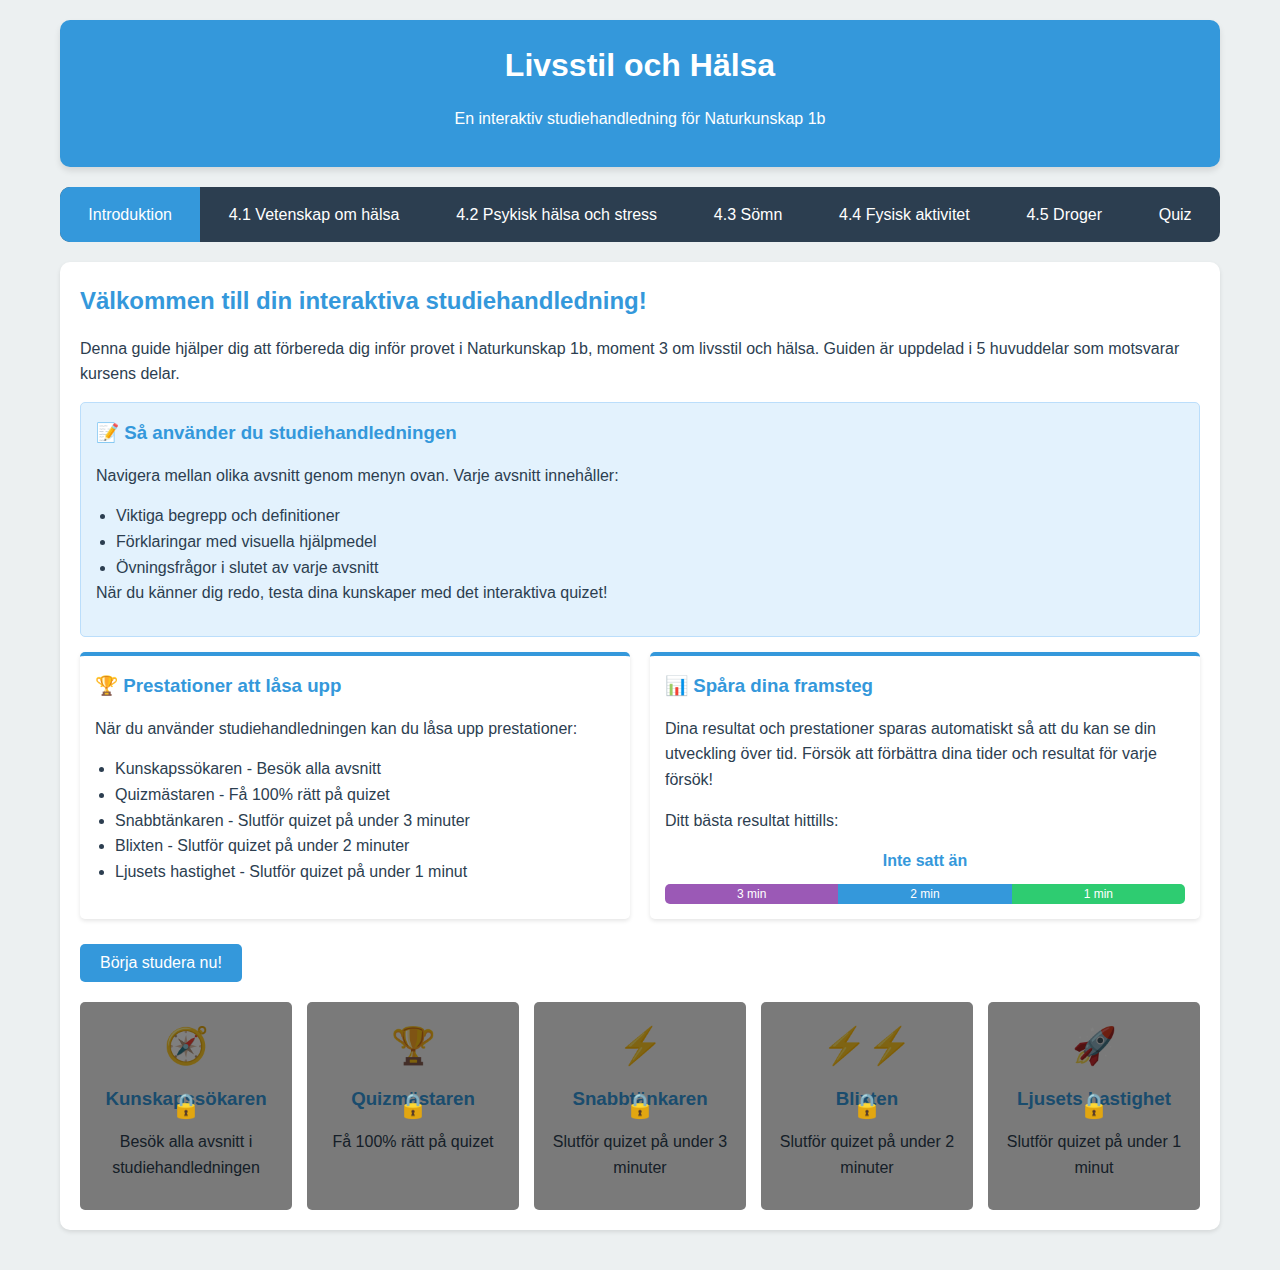
==== healthguide.html @ 13bd0acb "Create healthguide.html" ====
<!DOCTYPE html>
<html lang="sv">
<head>
    <meta charset="UTF-8">
    <meta name="viewport" content="width=device-width, initial-scale=1.0">
    <title>Livsstil och Hälsa - Interaktiv Studiehandledning</title>
    <link rel="stylesheet" href="https://johanstromquist.github.io/styles/studyguide.css">
</head>
<body>
    <div class="container">
        <header>
            <h1>Livsstil och Hälsa</h1>
            <p>En interaktiv studiehandledning för Naturkunskap 1b</p>
        </header>
        
        <nav>
            <ul>
                <li><a href="#" class="active" data-section="intro">Introduktion</a></li>
                <li><a href="#" data-section="vetenskap">4.1 Vetenskap om hälsa</a></li>
                <li><a href="#" data-section="psykisk">4.2 Psykisk hälsa och stress</a></li>
                <li><a href="#" data-section="somn">4.3 Sömn</a></li>
                <li><a href="#" data-section="fysisk">4.4 Fysisk aktivitet</a></li>
                <li><a href="#" data-section="droger">4.5 Droger</a></li>
                <li><a href="#" data-section="quiz">Quiz</a></li>
            </ul>
        </nav>
        
        <!-- Introduktion -->
        <section id="intro" class="section active animated">
            <h2>Välkommen till din interaktiva studiehandledning!</h2>
            <p>Denna guide hjälper dig att förbereda dig inför provet i Naturkunskap 1b, moment 3 om livsstil och hälsa. Guiden är uppdelad i 5 huvuddelar som motsvarar kursens delar.</p>
            
            <div class="info-box">
                <h3>📝 Så använder du studiehandledningen</h3>
                <p>Navigera mellan olika avsnitt genom menyn ovan. Varje avsnitt innehåller:</p>
                <ul>
                    <li>Viktiga begrepp och definitioner</li>
                    <li>Förklaringar med visuella hjälpmedel</li>
                    <li>Övningsfrågor i slutet av varje avsnitt</li>
                </ul>
                <p>När du känner dig redo, testa dina kunskaper med det interaktiva quizet!</p>
            </div>
            
            <div class="flex-container">
                <div class="card">
                    <h3>🏆 Prestationer att låsa upp</h3>
                    <p>När du använder studiehandledningen kan du låsa upp prestationer:</p>
                    <ul>
                        <li>Kunskapssökaren - Besök alla avsnitt</li>
                        <li>Quizmästaren - Få 100% rätt på quizet</li>
                        <li>Snabbtänkaren - Slutför quizet på under 3 minuter</li>
                        <li>Blixten - Slutför quizet på under 2 minuter</li>
                        <li>Ljusets hastighet - Slutför quizet på under 1 minut</li>
                    </ul>
                </div>
                <div class="card">
                    <h3>📊 Spåra dina framsteg</h3>
                    <p>Dina resultat och prestationer sparas automatiskt så att du kan se din utveckling över tid. Försök att förbättra dina tider och resultat för varje försök!</p>
                    <p>Ditt bästa resultat hittills:</p>
                    <div id="best-time" class="time-record">Inte satt än</div>
                    <div class="achievement-tier">
                        <div class="tier tier-1">3 min</div>
                        <div class="tier tier-2">2 min</div>
                        <div class="tier tier-3">1 min</div>
                    </div>
                </div>
            </div>
            
            <button onclick="document.querySelector('[data-section=\'vetenskap\']').click()">Börja studera nu!</button>
            
            <div class="achievements">
                <div class="achievement" id="explorer" data-name="Kunskapssökaren">
                    <div class="achievement-icon">🧭</div>
                    <h3>Kunskapssökaren</h3>
                    <p>Besök alla avsnitt i studiehandledningen</p>
                    <div class="locked-overlay">🔒</div>
                </div>
                <div class="achievement" id="quiz-master" data-name="Quizmästaren">
                    <div class="achievement-icon">🏆</div>
                    <h3>Quizmästaren</h3>
                    <p>Få 100% rätt på quizet</p>
                    <div class="locked-overlay">🔒</div>
                </div>
                <div class="achievement" id="speed-demon" data-name="Snabbtänkaren">
                    <div class="achievement-icon">⚡</div>
                    <h3>Snabbtänkaren</h3>
                    <p>Slutför quizet på under 3 minuter</p>
                    <div class="locked-overlay">🔒</div>
                </div>
                <div class="achievement" id="lightning" data-name="Blixten">
                    <div class="achievement-icon">⚡⚡</div>
                    <h3>Blixten</h3>
                    <p>Slutför quizet på under 2 minuter</p>
                    <div class="locked-overlay">🔒</div>
                </div>
                <div class="achievement" id="light-speed" data-name="Ljusets hastighet">
                    <div class="achievement-icon">🚀</div>
                    <h3>Ljusets hastighet</h3>
                    <p>Slutför quizet på under 1 minut</p>
                    <div class="locked-overlay">🔒</div>
                </div>
            </div>
        </section>
        
        <!-- 4.1 Vetenskap om hälsa -->
        <section id="vetenskap" class="section animated">
            <h2>4.1 Vetenskap om hälsa</h2>
            
            <div class="definition">
                <h3>Livsstil</h3>
                <p>Livsstil omfattar de vanor och val vi gör i vardagen. Det är sådant vi själva har möjlighet att förändra och välja. Exempelvis våra mat- och motionsvanor, sömnrutiner, och vårt förhållningssätt till stress.</p>
            </div>
            
            <h3>Livsstilsfaktorer som påverkar hälsan</h3>
            <div class="flex-container">
                <div class="card">
                    <h4>🍷 Alkohol och droger</h4>
                    <p>Användning av alkohol och andra droger påverkar både fysisk och psykisk hälsa negativt.</p>
                </div>
                <div class="card">
                    <h4>🚬 Rökning</h4>
                    <p>Tobaksrökning skadar lungorna och ökar risken för flera allvarliga sjukdomar.</p>
                </div>
                <div class="card">
                    <h4>🏃‍♀️ Fysisk aktivitet</h4>
                    <p>Regelbunden motion stärker kroppen och förbättrar psykiskt välbefinnande.</p>
                </div>
                <div class="card">
                    <h4>🍎 Näringsintag och dieter</h4>
                    <p>Vad vi äter påverkar vår energi, vårt humör och vår långsiktiga hälsa.</p>
                </div>
                <div class="card">
                    <h4>😴 Sömn</h4>
                    <p>Tillräcklig och kvalitativ sömn är avgörande för både fysisk och mental återhämtning.</p>
                </div>
                <div class="card">
                    <h4>😰 Stress</h4>
                    <p>Kronisk stress påverkar både fysiska och mentala funktioner negativt.</p>
                </div>
            </div>
            
            <!-- Övningsfrågor för detta avsnitt -->
            <h3>Övningsfrågor - Vetenskap om hälsa</h3>
            <div id="vetenskap-questions"></div>
            
            <button onclick="document.querySelector('[data-section=\'psykisk\']').click()">Gå vidare till nästa avsnitt</button>
        </section>
        
        <!-- 4.2 Psykisk hälsa och stress -->
        <section id="psykisk" class="section animated">
            <h2>4.2 Psykisk hälsa och stress</h2>
            
            <div class="definition">
                <h3>Psykisk hälsa</h3>
                <p>God psykisk hälsa kännetecknas av:</p>
                <ul>
                    <li>Förmågan att hantera livets upp- och nedgångar</li>
                    <li>Att ofta ha en positiv framtidssyn</li>
                    <li>Att känna lust och glädje</li>
                    <li>Att ha goda relationer</li>
                </ul>
            </div>
            
            <!-- Övningsfrågor för detta avsnitt -->
            <h3>Övningsfrågor - Psykisk hälsa och stress</h3>
            <div id="psykisk-questions"></div>
            
            <button onclick="document.querySelector('[data-section=\'somn\']').click()">Gå vidare till nästa avsnitt</button>
        </section>
        
        <!-- 4.3 Sömn -->
        <section id="somn" class="section animated">
            <h2>4.3 Sömn</h2>
            
            <div class="definition">
                <h3>Sömn</h3>
                <p>Sömn utgör en tredjedel av en människas liv. Det är kroppens viktigaste tid för tre kritiska processer:</p>
                <ul>
                    <li>Återhämtning</li>
                    <li>Städning av slaggprodukter från hjärnan</li>
                    <li>Bearbeta information och skapa minnen</li>
                </ul>
            </div>
            
            <!-- Övningsfrågor för detta avsnitt -->
            <h3>Övningsfrågor - Sömn</h3>
            <div id="somn-questions"></div>
            
            <button onclick="document.querySelector('[data-section=\'fysisk\']').click()">Gå vidare till nästa avsnitt</button>
        </section>
        
        <!-- 4.4 Fysisk aktivitet -->
        <section id="fysisk" class="section animated">
            <h2>4.4 Fysisk aktivitet</h2>
            
            <div class="definition">
                <h3>Fysisk aktivitet</h3>
                <p>Kroppsrörelse som ökar energiförbrukningen utöver viloförbrukning. Detta kan vara allt från vardagsaktiviteter till planerad träning.</p>
            </div>
            
            <h3>Rekommendationer för fysisk aktivitet</h3>
            <div class="flex-two-column">
                <div class="column">
                    <h4>Vuxna</h4>
                    <p>Alla typer av fysisk aktivitet är gynnsamma, även för kognitiva förmågor. Mental bearbetningshastighet förbättras mest med fysisk aktivitet.</p>
                    <p>Rekommendation:</p>
                    <ul>
                        <li>150-300 minuter måttlig intensitet per vecka</li>
                        <li>ELLER 75-150 minuter hög intensitet per vecka</li>
                    </ul>
                </div>
                <div class="column">
                    <h4>Barn och ungdomar</h4>
                    <p>Bör vara fysiskt aktiva minst 60 minuter dagligen, med hög intensitet minst tre gånger per vecka.</p>
                    
                    <div class="activity-icons">
                        <div class="activity-icon">🏃‍♀️</div>
                        <div class="activity-icon">🚴‍♂️</div>
                        <div class="activity-icon">🏊‍♀️</div>
                        <div class="activity-icon">🏋️‍♀️</div>
                        <div class="activity-icon">⚽</div>
                        <div class="activity-icon">🧘‍♀️</div>
                    </div>
                </div>
            </div>
            
            <!-- Övningsfrågor för detta avsnitt -->
            <h3>Övningsfrågor - Fysisk aktivitet</h3>
            <div id="fysisk-questions"></div>
            
            <button onclick="document.querySelector('[data-section=\'droger\']').click()">Gå vidare till nästa avsnitt</button>
        </section>
        
        <!-- 4.5 Droger -->
        <section id="droger" class="section animated">
            <h2>4.5 Droger</h2>
            
            <div class="definition">
                <h3>Droger</h3>
                <p>Ämnen som påverkar det centrala nervsystemet (CNS). De liknar hjärnans egna signalsubstanser och binder till receptorer, vilket påverkar hjärnans funktion. Effekten varierar mellan olika individer eftersom våra hjärnor skiljer sig från varandra.</p>
            </div>
            
            <!-- Övningsfrågor för detta avsnitt -->
            <h3>Övningsfrågor - Droger</h3>
            <div id="droger-questions"></div>
            
            <button onclick="document.querySelector('[data-section=\'quiz\']').click()">Gå vidare till quiz</button>
        </section>
        
        <!-- Quiz -->
        <section id="quiz" class="section animated">
            <h2>Quiz - Testa dina kunskaper</h2>
            
            <div id="quiz-start">
                <div class="info-box">
                    <h3>Dags att testa dina kunskaper!</h3>
                    <p>Detta quiz innehåller slumpmässigt utvalda frågor från alla avsnitt i studiehandledningen. Försök att svara så snabbt och korrekt som möjligt för att få högsta poäng!</p>
                    <ul>
                        <li>Du får poäng för varje rätt svar</li>
                        <li>Ju snabbare du slutför quizet, desto fler bonuspoäng får du</li>
                        <li>Kan du slå ditt eget rekord?</li>
                    </ul>
                </div>
                
                <div class="achievement-tier">
                    <div class="tier tier-1">Nivå 1: Slutför på under 3 minuter</div>
                    <div class="tier tier-2">Nivå 2: Slutför på under 2 minuter</div>
                    <div class="tier tier-3">Nivå 3: Slutför på under 1 minut</div>
                </div>
                
                <div id="best-time-display" class="time-record">Ditt snabbaste resultat: Inte satt än</div>
                
                <button onclick="startQuiz()">Starta Quiz</button>
            </div>
            
            <div id="quiz-progress" style="display: none;">
                <div class="timer" id="quiz-timer">0:00</div>
                <div class="progress-container">
                    <div class="progress-bar" id="quiz-progress-bar"></div>
                </div>
                <p id="quiz-progress-text">0 av 0 besvarade</p>
            </div>
            
            <div id="quiz-questions" style="display: none;"></div>
            
            <div id="quiz-result" style="display: none;"></div>
            
            <!-- Floating quiz status - visas endast under aktiv quiz -->
            <div id="quiz-status-floating" class="quiz-status-floating" style="display: none;">
                <div class="timer" id="floating-timer">0:00</div>
                <div class="mini-progress">
                    <div class="mini-progress-bar" id="floating-progress-bar"></div>
                </div>
                <div class="status-text" id="floating-status">0/15 besvarade</div>
            </div>
        </section>
    </div>
    
    <script>
        // Databas med frågor för varje avsnitt
        const questionsDB = {
            vetenskap: [
                {
                    question: "Vad menas med livsstil?",
                    options: [
                        "Enbart genetiska faktorer som påverkar hälsan",
                        "Vanor och val vi gör i vardagen som vi kan förändra",
                        "Sjukdomar som är direkt nedärvda från våra föräldrar",
                        "Den sociala ställning man har i samhället"
                    ],
                    correctIndex: 1
                },
                {
                    question: "Hur definierar WHO hälsa?",
                    options: [
                        "Endast frånvaro av sjukdom",
                        "Endast mentalt välbefinnande",
                        "Ett tillstånd av fullständigt fysiskt, mentalt och socialt välbefinnande och inte enbart frånvaro av sjukdom",
                        "Endast god fysik och kondition"
                    ],
                    correctIndex: 2
                },
                {
                    question: "Vilka utmaningar finns med vetenskapliga studier om hälsa?",
                    options: [
                        "Det är lätt att isolera effekten av en enskild faktor",
                        "Alla människor reagerar exakt likadant på samma åtgärder",
                        "Självrapporterad hälsa via enkäter kan vara subjektiv",
                        "Det finns inga etiska begränsningar för hälsostudier"
                    ],
                    correctIndex: 2
                },
                {
                    question: "Vad kännetecknar bra vetenskapliga studier?",
                    options: [
                        "De är sponsrade av företag med vinstintresse",
                        "De har få deltagare för att kunna kontrollera alla variabler",
                        "De har inga etiska godkännanden",
                        "De är reproducerbara och har genomgått expertgranskning"
                    ],
                    correctIndex: 3
                },
                {
                    question: "Vad menas med 'blå zoner'?",
                    options: [
                        "Områden med särskilt hög vattenförbrukning",
                        "Områden i världen där människor mätbart lever längre",
                        "Områden med hög teknologisk utveckling",
                        "Områden med hög förekomst av depression"
                    ],
                    correctIndex: 1
                },
                {
                    question: "Vad är 'infodemi'?",
                    options: [
                        "En pandemi som endast påverkar hjärnfunktionen",
                        "Överflöd av information, både korrekt och felaktig, som gör det svårt att hitta tillförlitliga källor",
                        "En sjukdom som endast sprids via datorer",
                        "Information som endast finns tillgänglig för medicinska experter"
                    ],
                    correctIndex: 1
                }
            ],
            psykisk: [
                {
                    question: "Vad kännetecknar god psykisk hälsa?",
                    options: [
                        "Att aldrig känna sig nedstämd",
                        "Förmågan att hantera livets upp- och nedgångar",
                        "Att meditera dagligen",
                        "Att ta antidepressiva mediciner"
                    ],
                    correctIndex: 1
                },
                {
                    question: "Vilket system aktiveras vid stress?",
                    options: [
                        "Parasympatiska nervsystemet",
                        "Sympatiska nervsystemet",
                        "Endokrina systemet",
                        "Lymfatiska systemet"
                    ],
                    correctIndex: 1
                },
                {
                    question: "Vilken hjärnstruktur fungerar som hjärnans alarmsystem?",
                    options: [
                        "Frontallob",
                        "Hippocampus",
                        "Amygdala",
                        "Cerebellum"
                    ],
                    correctIndex: 2
                },
                {
                    question: "Vad är kortisol?",
                    options: [
                        "En signalsubstans som gör oss glada",
                        "Ett stresshormon som frisätts från binjurarna",
                        "Ett sömnhormon",
                        "En smärtlindrande substans"
                    ],
                    correctIndex: 1
                },
                {
                    question: "Vilken del av hjärnan utvecklas sist (runt 25-årsåldern)?",
                    options: [
                        "Frontalloben",
                        "Amygdala",
                        "Lillhjärnan",
                        "Hjärnstammen"
                    ],
                    correctIndex: 0
                },
                {
                    question: "Vad är en panikattack?",
                    options: [
                        "Ett livshotande tillstånd där hjärtat stannar",
                        "En mild form av nedstämdhet",
                        "Den mest intensiva formen av ångest med stark obehagskänsla",
                        "En långvarig depression"
                    ],
                    correctIndex: 2
                }
            ],
            somn: [
                {
                    question: "Vilka är de tre huvudtyperna av sömn?",
                    options: [
                        "Lätt sömn, djup sömn och komatös sömn",
                        "Drömsömn (REM), bassömn och djupsömn",
                        "Aktiv sömn, passiv sömn och halvvaken sömn",
                        "Alfa-sömn, beta-sömn och delta-sömn"
                    ],
                    correctIndex: 1
                },
                {
                    question: "Vad är melatonin?",
                    options: [
                        "Ett stresshormon",
                        "Ett sömnhormon som produceras i tallkottkörteln",
                        "Ett humörhöjande hormon",
                        "Ett smärtlindrande hormon"
                    ],
                    correctIndex: 1
                },
                {
                    question: "Vilken faktor är viktigast för att ställa in vår biologiska klocka?",
                    options: [
                        "Månen",
                        "Temperatur",
                        "Solljus",
                        "Magnetfält"
                    ],
                    correctIndex: 2
                },
                {
                    question: "Vilken process sker i hjärnan under sömn som är viktigt för att förhindra neurodegenerativa sjukdomar?",
                    options: [
                        "Produktion av stresshormoner",
                        "Minskning av hjärnvolymen",
                        "Rengöring genom ökat flöde av cerebrospinalvätska",
                        "Förstärkning av nervkopplingar"
                    ],
                    correctIndex: 2
                },
                {
                    question: "Hur påverkar blått ljus från skärmar sömnen?",
                    options: [
                        "Det har ingen påverkan på sömnen",
                        "Det ökar melatoninproduktionen",
                        "Det hämmar melatoninproduktionen",
                        "Det ökar produktionen av serotonin"
                    ],
                    correctIndex: 2
                },
                {
                    question: "Hur många timmars sömn rekommenderas för tonåringar (13-18 år)?",
                    options: [
                        "6 timmar",
                        "7 timmar",
                        "8 timmar",
                        "9 timmar"
                    ],
                    correctIndex: 3
                }
            ],
            fysisk: [
                {
                    question: "Hur definieras fysisk aktivitet?",
                    options: [
                        "Endast planerad träning på gym",
                        "Endast aktivitet som görs under minst 30 minuter",
                        "Kroppsrörelse som ökar energiförbrukningen utöver viloförbrukning",
                        "Endast aktivitet som gör dig andfådd"
                    ],
                    correctIndex: 2
                },
                {
                    question: "Hur mycket måttlig fysisk aktivitet rekommenderas för vuxna per vecka?",
                    options: [
                        "30-60 minuter",
                        "75-150 minuter",
                        "150-300 minuter",
                        "300-450 minuter"
                    ],
                    correctIndex: 2
                },
                {
                    question: "Hur mycket fysisk aktivitet rekommenderas för barn och ungdomar dagligen?",
                    options: [
                        "15 minuter",
                        "30 minuter",
                        "45 minuter",
                        "60 minuter"
                    ],
                    correctIndex: 3
                },
                {
                    question: "Vilken kognitiv förmåga förbättras mest av fysisk aktivitet?",
                    options: [
                        "Långtidsminne",
                        "Mental bearbetningshastighet",
                        "Språkförmåga",
                        "Matematisk förmåga"
                    ],
                    correctIndex: 1
                },
                {
                    question: "Vilken hjärnstruktur kan öka i volym hos fysiskt aktiva personer?",
                    options: [
                        "Amygdala",
                        "Hippocampus",
                        "Tallkottkörtel",
                        "Lillhjärnan"
                    ],
                    correctIndex: 1
                },
                {
                    question: "Vilken av följande är INTE en dokumenterad hälsofördel med fysisk aktivitet?",
                    options: [
                        "Förbättrad kondition",
                        "Starkare skelett",
                        "Bättre minne och koncentration",
                        "Ökad risk för hjärt-kärlsjukdomar"
                    ],
                    correctIndex: 3
                }
            ],
            droger: [
                {
                    question: "Vad är droger?",
                    options: [
                        "Endast olagliga substanser",
                        "Endast receptbelagda läkemedel",
                        "Ämnen som påverkar det centrala nervsystemet",
                        "Endast substanser som injiceras"
                    ],
                    correctIndex: 2
                },
                {
                    question: "Vad menas med toleransutveckling?",
                    options: [
                        "Att kroppen läker snabbare efter droganvändning",
                        "Att en större mängd av drogen behövs för att uppnå samma effekt",
                        "Att användaren blir mer social av drogen",
                        "Att drogen inte längre kan tas in i kroppen"
                    ],
                    correctIndex: 1
                },
                {
                    question: "Vilken del av hjärnan är central för drogers belönande effekter?",
                    options: [
                        "Amygdala",
                        "Frontalloben",
                        "Belöningssystemet",
                        "Lillhjärnan"
                    ],
                    correctIndex: 2
                },
                {
                    question: "Vilken av följande är en centralstimulerande drog?",
                    options: [
                        "Alkohol",
                        "Heroin",
                        "Nikotin",
                        "GHB"
                    ],
                    correctIndex: 2
                },
                {
                    question: "Vad är abstinens?",
                    options: [
                        "När man tar en större dos än vanligt",
                        "Obehag som uppstår när man slutar ta en drog",
                        "Känslan av välbehag när droger tas",
                        "När man blandar olika droger"
                    ],
                    correctIndex: 1
                },
                {
                    question: "Vad är en konsekvens av nikotinanvändning?",
                    options: [
                        "Minskad risk för hjärt-kärlsjukdomar",
                        "Förbättrad lungfunktion",
                        "Ökad risk för hjärt-kärlsjukdomar",
                        "Bättre sömn"
                    ],
                    correctIndex: 2
                }
            ]
        };
        
        // Globala variabler för quiz
        let quizQuestions = [];
        let quizAnswers = {};
        let quizStartTime = null;
        let quizInProgress = false;
        let quizTimerInterval = null;
        
        // Lagra och visa bästa tider
        let bestTime = localStorage.getItem('quizBestTime') ? parseInt(localStorage.getItem('quizBestTime')) : null;
        
        // Uppdatera bästa tid-visningen
        function updateBestTimeDisplay() {
            const bestTimeElem = document.getElementById('best-time');
            const bestTimeDisplayElem = document.getElementById('best-time-display');
            
            if (bestTime) {
                const minutes = Math.floor(bestTime / 60);
                const seconds = bestTime % 60;
                const timeString = `${minutes}:${seconds < 10 ? '0' : ''}${seconds}`;
                
                if (bestTimeElem) bestTimeElem.textContent = timeString;
                if (bestTimeDisplayElem) bestTimeDisplayElem.textContent = `Ditt snabbaste resultat: ${timeString}`;
            } else {
                if (bestTimeElem) bestTimeElem.textContent = "Inte satt än";
                if (bestTimeDisplayElem) bestTimeDisplayElem.textContent = "Ditt snabbaste resultat: Inte satt än";
            }
        }
        
        // Funktion för att visa sektionsfrågor
        function renderSectionQuestions(section) {
            if (!questionsDB[section]) return '';
            
            let html = '';
            
            questionsDB[section].forEach((q, i) => {
                html += `
                    <div class="question">
                        <h4>${i + 1}. ${q.question}</h4>
                        <div class="options">
                            ${q.options.map((option, j) => `
                                <div class="option" onclick="selectSectionAnswer('${section}', ${i}, ${j}, ${j === q.correctIndex})">
                                    ${option}
                                </div>
                            `).join('')}
                        </div>
                    </div>
                `;
            });
            
            return html;
        }
        
        // Funktion för att välja svar på sektionsfrågor
        function selectSectionAnswer(section, questionIndex, optionIndex, isCorrect) {
            const options = document.querySelectorAll(`.question:nth-child(${questionIndex + 1}) .option`);
            
            options.forEach((option, index) => {
                option.classList.remove('selected', 'correct', 'wrong');
                
                if (index === optionIndex) {
                    option.classList.add('selected');
                    option.classList.add(isCorrect ? 'correct' : 'wrong');
                } else if (index === questionsDB[section][questionIndex].correctIndex && !isCorrect) {
                    option.classList.add('correct');
                }
            });
        }
        
        // Funktion för att hämta slumpmässiga frågor
        function getRandomQuestions(count = 15) {
            const allQuestions = [];
            
            // Combine all sections' questions
            Object.keys(questionsDB).forEach(section => {
                questionsDB[section].forEach(q => {
                    allQuestions.push({...q, section});
                });
            });
            
            // Shuffle questions
            const shuffled = [...allQuestions].sort(() => 0.5 - Math.random());
            
            // Return the specified count
            return shuffled.slice(0, count);
        }
        
        // Funktion för att starta quiz
        function startQuiz() {
            // Reset quiz variables
            quizQuestions = getRandomQuestions(15);
            quizAnswers = {};
            quizStartTime = new Date().getTime();
            quizInProgress = true;
            
            // Reset timer display
            document.getElementById('quiz-timer').textContent = '0:00';
            document.getElementById('floating-timer').textContent = '0:00';
            
            // Reset progress
            const progressBar = document.getElementById('quiz-progress-bar');
            const floatingProgressBar = document.getElementById('floating-progress-bar');
            progressBar.style.width = '0%';
            floatingProgressBar.style.width = '0%';
            
            // Update progress text
            document.getElementById('quiz-progress-text').textContent = `0 av ${quizQuestions.length} besvarade`;
            document.getElementById('floating-status').textContent = `0/${quizQuestions.length} besvarade`;
            
            // Render questions
            let questionsHTML = '';
            quizQuestions.forEach((q, i) => {
                questionsHTML += `
                    <div class="question">
                        <h4>${i + 1}. ${q.question}</h4>
                        <div class="options">
                            ${q.options.map((option, j) => `
                                <div class="option" data-question="${i}" onclick="selectQuizAnswer(${i}, ${j}, ${j === q.correctIndex})">
                                    ${option}
                                </div>
                            `).join('')}
                        </div>
                    </div>
                `;
            });
            
            // Update the page
            document.getElementById('quiz-start').style.display = 'none';
            document.getElementById('quiz-result').style.display = 'none';
            document.getElementById('quiz-progress').style.display = 'block';
            document.getElementById('quiz-questions').innerHTML = questionsHTML;
            document.getElementById('quiz-questions').style.display = 'block';
            document.getElementById('quiz-status-floating').style.display = 'block';
            
            // Start the timer
            startTimer();
        }
        
        // Funktion för att välja svar i quizet
        function selectQuizAnswer(questionIndex, optionIndex, isCorrect) {
            quizAnswers[questionIndex] = {
                selected: optionIndex,
                correct: isCorrect
            };
            
            // Update the selected option's appearance
            const options = document.querySelectorAll(`.option[data-question="${questionIndex}"]`);
            options.forEach(option => {
                option.classList.remove('selected');
            });
            options[optionIndex].classList.add('selected');
            
            updateQuizProgress();
        }
        
        // Funktion för att uppdatera quizets framsteg
        function updateQuizProgress() {
            const totalQuestions = quizQuestions.length;
            const answered = Object.keys(quizAnswers).length;
            
            // Update progress bar
            const progressBar = document.getElementById('quiz-progress-bar');
            const floatingProgressBar = document.getElementById('floating-progress-bar');
            const progressPercentage = (answered / totalQuestions) * 100;
            progressBar.style.width = `${progressPercentage}%`;
            floatingProgressBar.style.width = `${progressPercentage}%`;
            
            // Update progress text
            document.getElementById('quiz-progress-text').textContent = `${answered} av ${totalQuestions} besvarade`;
            document.getElementById('floating-status').textContent = `${answered}/${totalQuestions} besvarade`;
            
            // Check if quiz is complete
            if (answered === totalQuestions) {
                finishQuiz();
            }
        }
        
        // Funktion för att starta timer
        function startTimer() {
            if (quizTimerInterval) {
                clearInterval(quizTimerInterval);
            }
            
            quizTimerInterval = setInterval(() => {
                if (!quizInProgress) return;
                
                const currentTime = new Date().getTime();
                const elapsedSeconds = Math.floor((currentTime - quizStartTime) / 1000);
                const minutes = Math.floor(elapsedSeconds / 60);
                const seconds = elapsedSeconds % 60;
                
                const timeDisplay = `${minutes}:${seconds < 10 ? '0' : ''}${seconds}`;
                document.getElementById('quiz-timer').textContent = timeDisplay;
                document.getElementById('floating-timer').textContent = timeDisplay;
            }, 500);
        }
        
        // Funktion för att avsluta quiz
        function finishQuiz() {
            quizInProgress = false;
            clearInterval(quizTimerInterval);
            
            // Hide floating status
            document.getElementById('quiz-status-floating').style.display = 'none';
            
            // Calculate results
            const totalQuestions = quizQuestions.length;
            const answered = Object.keys(quizAnswers).length;
            const correct = Object.values(quizAnswers).filter(a => a.correct).length;
            const score = Math.round((correct / totalQuestions) * 100);
            
            // Calculate time bonus
            const currentTime = new Date().getTime();
            const elapsedSeconds = Math.floor((currentTime - quizStartTime) / 1000);
            
            // Update best time if this is a new record
            if (answered === totalQuestions && (bestTime === null || elapsedSeconds < bestTime)) {
                bestTime = elapsedSeconds;
                localStorage.setItem('quizBestTime', bestTime);
                updateBestTimeDisplay();
            }
            
            // Time bonus calculation (based on completion time)
            const timeBonus = Math.max(0, 300 - elapsedSeconds) * 2; // 2 points for each second under 5 minutes
            
            const totalScore = score + timeBonus;
            
            // Display results
            const resultContainer = document.getElementById('quiz-result');
            resultContainer.innerHTML = `
                <h3>Quiz Resultat</h3>
                <p>Du svarade på ${answered} av ${totalQuestions} frågor.</p>
                <p>Rätta svar: ${correct} (${score}%)</p>
                <p>Tid: ${Math.floor(elapsedSeconds / 60)}:${elapsedSeconds % 60 < 10 ? '0' : ''}${elapsedSeconds % 60}</p>
                <p>Tidsbonus: +${timeBonus} poäng</p>
                <p class="result">Din totalpoäng: ${totalScore}</p>
                
                ${bestTime === elapsedSeconds && answered === totalQuestions ? 
                  '<p class="time-record">Nytt personligt rekord!</p>' : ''}
                
                <button onclick="startQuiz()">Försök igen</button>
                <button onclick="showQuizAnswers()">Visa rätta svar</button>
            `;
            
            document.getElementById('quiz-questions').style.display = 'none';
            document.getElementById('quiz-start').style.display = 'none';
            document.getElementById('quiz-progress').style.display = 'none';
            resultContainer.style.display = 'block';
            
            // Check for achievements
            checkForAchievements(correct, totalQuestions, elapsedSeconds);
        }
        
        // Funktion för att visa rätta svar
        function showQuizAnswers() {
            let answersHTML = '<h3>Rätta svar</h3>';
            
            quizQuestions.forEach((q, i) => {
                const userAnswer = quizAnswers[i] ? quizAnswers[i].selected : null;
                const isCorrect = quizAnswers[i] ? quizAnswers[i].correct : false;
                
                answersHTML += `
                    <div class="question">
                        <h4>${i + 1}. ${q.question}</h4>
                        <div class="options">
                            ${q.options.map((option, j) => `
                                <div class="option ${j === q.correctIndex ? 'correct' : ''} ${j === userAnswer && j !== q.correctIndex ? 'wrong' : ''} ${j === userAnswer ? 'selected' : ''}">
                                    ${option} ${j === q.correctIndex ? '✓' : ''}
                                </div>
                            `).join('')}
                        </div>
                    </div>
                `;
            });
            
            answersHTML += '<button onclick="document.getElementById(\'quiz-result\').style.display = \'block\'; document.getElementById(\'quiz-answers\').style.display = \'none\';">Tillbaka till resultat</button>';
            
            const answersContainer = document.createElement('div');
            answersContainer.id = 'quiz-answers';
            answersContainer.innerHTML = answersHTML;
            
            document.getElementById('quiz-result').style.display = 'none';
            document.getElementById('quiz').appendChild(answersContainer);
        }
        
        // Funktion för att kontrollera achievements
        function checkForAchievements(correct, total, time) {
            if (correct === total) {
                unlockAchievement('quiz-master');
            }
            
            if (correct === total) {
                if (time < 60) {
                    unlockAchievement('light-speed');
                    unlockAchievement('lightning');
                    unlockAchievement('speed-demon');
                } else if (time < 120) {
                    unlockAchievement('lightning');
                    unlockAchievement('speed-demon');
                } else if (time < 180) {
                    unlockAchievement('speed-demon');
                }
            }
        }
        
        // Funktion för att låsa upp achievement
        function unlockAchievement(id) {
            const achievement = document.getElementById(id);
            if (achievement && achievement.querySelector('.locked-overlay')) {
                achievement.querySelector('.locked-overlay').style.display = 'none';
                achievement.classList.add('unlocked');
                
                // Save achievement
                const achievementsUnlocked = JSON.parse(localStorage.getItem('achievementsUnlocked') || '[]');
                if (!achievementsUnlocked.includes(id)) {
                    achievementsUnlocked.push(id);
                    localStorage.setItem('achievementsUnlocked', JSON.stringify(achievementsUnlocked));
                    
                    // Show notification
                    showNotification(`Prestation upplåst: ${achievement.getAttribute('data-name')}`);
                }
            }
        }
        
        // Funktion för att visa notifikation
        function showNotification(message) {
            const notification = document.createElement('div');
            notification.className = 'notification';
            notification.textContent = message;
            document.body.appendChild(notification);
            
            setTimeout(() => {
                notification.classList.add('show');
            }, 100);
            
            setTimeout(() => {
                notification.classList.remove('show');
                setTimeout(() => {
                    document.body.removeChild(notification);
                }, 500);
            }, 3000);
        }
        
        // Funktion för att ladda prestationer från localStorage
        function loadAchievements() {
            const achievementsUnlocked = JSON.parse(localStorage.getItem('achievementsUnlocked') || '[]');
            achievementsUnlocked.forEach(id => {
                const achievement = document.getElementById(id);
                if (achievement && achievement.querySelector('.locked-overlay')) {
                    achievement.querySelector('.locked-overlay').style.display = 'none';
                    achievement.classList.add('unlocked');
                }
            });
        }
        
        // Funktion för att spåra sektionsbesök
        function trackSectionVisit(section) {
            const sectionsVisited = JSON.parse(localStorage.getItem('sectionsVisited') || '[]');
            if (!sectionsVisited.includes(section)) {
                sectionsVisited.push(section);
                localStorage.setItem('sectionsVisited', JSON.stringify(sectionsVisited));
                
                // Check if all content sections have been visited
                const contentSections = ['vetenskap', 'psykisk', 'somn', 'fysisk', 'droger'];
                const allVisited = contentSections.every(s => sectionsVisited.includes(s));
                
                if (allVisited) {
                    unlockAchievement('explorer');
                }
            }
        }
        
        // Initiera sidan när den laddas
        document.addEventListener('DOMContentLoaded', function() {
            // Load best time
            updateBestTimeDisplay();
            
            // Render section questions
            const sections = ['vetenskap', 'psykisk', 'somn', 'fysisk', 'droger'];
            sections.forEach(section => {
                const questionsContainer = document.getElementById(`${section}-questions`);
                if (questionsContainer) {
                    questionsContainer.innerHTML = renderSectionQuestions(section);
                }
            });
            
            // Set up navigation
            const navLinks = document.querySelectorAll('nav a');
            navLinks.forEach(link => {
                link.addEventListener('click', function(e) {
                    e.preventDefault();
                    
                    // Update active navigation
                    navLinks.forEach(l => l.classList.remove('active'));
                    this.classList.add('active');
                    
                    // Show corresponding section
                    const sections = document.querySelectorAll('.section');
                    sections.forEach(s => s.classList.remove('active'));
                    
                    const targetSection = this.getAttribute('data-section');
                    document.getElementById(targetSection).classList.add('active', 'animated');
                    
                    // If quiz is in progress and user navigates away, confirm
                    if (quizInProgress && targetSection !== 'quiz') {
                        if (confirm('Vill du avbryta pågående quiz? Dina svar kommer att förloras.')) {
                            finishQuiz();
                        } else {
                            return; // Stay on quiz page
                        }
                    }
                    
                    // Hide quiz floating status if navigating away from quiz
                    if (targetSection !== 'quiz') {
                        document.getElementById('quiz-status-floating').style.display = 'none';
                    }
                    
                    // Track visit for explorer achievement
                    trackSectionVisit(targetSection);
                });
            });
            
            // Load achievements from localStorage
            loadAchievements();
            
            // Add CSS for notification
            const style = document.createElement('style');
            style.textContent = `
                .notification {
                    position: fixed;
                    top: 20px;
                    left: 50%;
                    transform: translateX(-50%) translateY(-100px);
                    background-color: #2ecc71;
                    color: white;
                    padding: 15px 20px;
                    border-radius: 5px;
                    box-shadow: 0 4px 6px rgba(0, 0, 0, 0.1);
                    transition: transform 0.5s ease;
                    z-index: 1000;
                }
                
                .notification.show {
                    transform: translateX(-50%) translateY(0);
                }
                
                .quiz-status-floating {
                    position: fixed;
                    bottom: 20px;
                    right: 20px;
                    background-color: var(--dark);
                    color: white;
                    padding: 15px;
                    border-radius: 10px;
                    box-shadow: 0 4px 15px rgba(0, 0, 0, 0.3);
                    z-index: 1000;
                    min-width: 180px;
                    opacity: 0.9;
                    transition: opacity 0.3s, transform 0.3s;
                }
                
                .quiz-status-floating:hover {
                    opacity: 1;
                    transform: translateY(-5px);
                }
                
                .quiz-status-floating .timer {
                    font-size: 24px;
                    margin-bottom: 10px;
                    text-align: center;
                }
                
                .mini-progress {
                    height: 8px;
                    background-color: rgba(255, 255, 255, 0.3);
                    border-radius: 4px;
                    overflow: hidden;
                    margin-bottom: 10px;
                }
                
                .mini-progress-bar {
                    height: 100%;
                    background-color: var(--secondary);
                    border-radius: 4px;
                    width: 0;
                    transition: width 0.5s;
                }
                
                .status-text {
                    text-align: center;
                    font-size: 14px;
                }
                
                @media (max-width: 768px) {
                    .quiz-status-floating {
                        bottom: 10px;
                        right: 10px;
                        padding: 10px;
                        min-width: 150px;
                    }
                    
                    .quiz-status-floating .timer {
                        font-size: 20px;
                        margin-bottom: 5px;
                    }
                }
            `;
            document.head.appendChild(style);
        });
    </script>
</body>
</html>
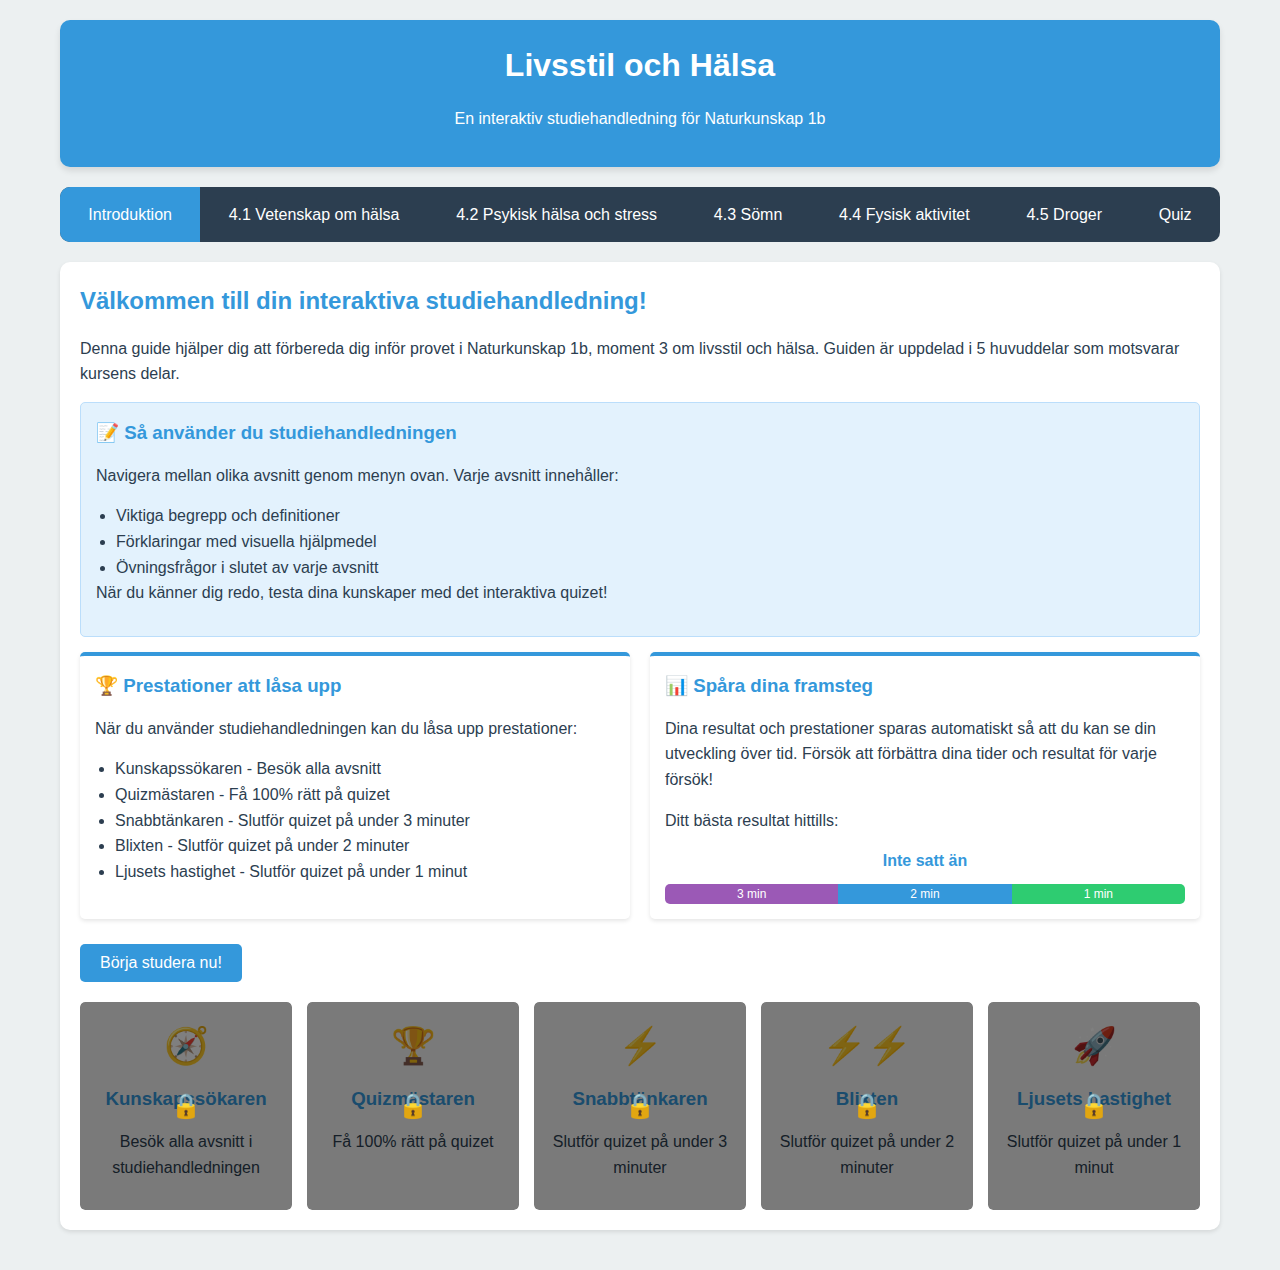
==== commit 54a82ac8: "Update healthguide.html" ====
--- a/healthguide.html
+++ b/healthguide.html
@@ -139,9 +139,102 @@
                 </div>
             </div>
             
-            <!-- Övningsfrågor för detta avsnitt -->
-            <h3>Övningsfrågor - Vetenskap om hälsa</h3>
-            <div id="vetenskap-questions"></div>
+            <div class="definition">
+                <h3>Hälsa enligt WHO</h3>
+                <p>WHO (Världshälsoorganisationen) definierar hälsa som "ett tillstånd av fullständigt fysiskt, mentalt och socialt välbefinnande och inte enbart frånvaro av sjukdom".</p>
+            </div>
+            
+            <h3>Hälsans dimensioner</h3>
+            <div class="flex-two-column">
+                <div class="column">
+                    <div class="illustration">
+                        <svg width="300" height="300" viewBox="0 0 300 300">
+                            <circle cx="150" cy="150" r="120" fill="#e3f2fd" stroke="#3498db" stroke-width="2" />
+                            <circle cx="150" cy="150" r="80" fill="#d1f5d3" stroke="#2ecc71" stroke-width="2" />
+                            <circle cx="150" cy="150" r="40" fill="#ffecb3" stroke="#f39c12" stroke-width="2" />
+                            <text x="150" y="70" text-anchor="middle" font-weight="bold" fill="#3498db">Fysisk hälsa</text>
+                            <text x="150" y="150" text-anchor="middle" font-weight="bold" fill="#2ecc71">Psykisk hälsa</text>
+                            <text x="150" y="230" text-anchor="middle" font-weight="bold" fill="#f39c12">Sexuell hälsa</text>
+                        </svg>
+                    </div>
+                </div>
+                <div class="column">
+                    <p>Hälsa kan delas in i flera dimensioner:</p>
+                    <ul>
+                        <li><strong>Fysisk hälsa</strong> - Avser kroppens funktioner, såsom kondition, immunförsvar och frånvaro av fysiska sjukdomar.</li>
+                        <li><strong>Psykisk hälsa</strong> - Handlar om vårt mentala och emotionella välbefinnande, hur vi hanterar stress och livets utmaningar.</li>
+                        <li><strong>Sexuell hälsa</strong> - Omfattar sexuell utveckling, relationer och förmåga till närhet.</li>
+                    </ul>
+                    <p>Alla dessa dimensioner hänger ihop och påverkar varandra. Dessutom påverkas vår hälsa av våra livsval och livsstilsfaktorer.</p>
+                </div>
+            </div>
+            
+            <h3>Utmaningar med vetenskapliga studier om hälsa</h3>
+            <div class="info-box">
+                <p>Det är svårt att studera hur livsstilsfaktorer påverkar hälsan av flera anledningar:</p>
+                <ul>
+                    <li>Människor fungerar inte på samma sätt</li>
+                    <li>Många yttre faktorer kan påverka resultatet i en hälsostudie (svårt att kontrollera alla variabler)</li>
+                    <li>Många människor har svårt att dela med sig av personlig information</li>
+                </ul>
+                <p>Många studier bygger på självrapporterad hälsa via enkäter, vilket inte alltid är det mest objektiva sättet att mäta.</p>
+            </div>
+            
+            <div class="definition">
+                <h3>Bättre vetenskapliga studier</h3>
+                <p>Bra vetenskapliga studier karaktäriseras av att de är:</p>
+                <ul>
+                    <li><strong>Reproducerbara</strong> - Kan upprepas och verifieras</li>
+                    <li><strong>Granskade</strong> - Har genomgått expertgranskning</li>
+                    <li><strong>Etiskt godkända</strong> - Har nödvändiga etiska tillstånd</li>
+                    <li><strong>Representativa</strong> - Inkluderar ett lämpligt urval av deltagare</li>
+                    <li><strong>Omfattande</strong> - Har tillräckligt många deltagare för att minimera slumpmässiga resultat</li>
+                    <li><strong>Objektiva</strong> - Använder mätbara värden snarare än självrapportering när möjligt</li>
+                </ul>
+            </div>
+            
+            <div class="warning-box">
+                <h3>Källkritik: Vad är hälsosamt?</h3>
+                <p>Det är viktigt att vara kritisk mot påståenden om hälsa i media! Var uppmärksam på att:</p>
+                <ul>
+                    <li>Det är svårt att genomföra kontrollerade studier inom detta område</li>
+                    <li>Produkter marknadsförs ofta av företag (miljard-industrier)</li>
+                    <li>Information på bloggar och hemsidor har generellt inte genomgått någon faktagranskning</li>
+                </ul>
+                <p><strong>VIKTIGT</strong> att veta att någon antagligen vill tjäna pengar på att sälja specifika produkter. Vi behöver vara källkritiska när vi läser påståenden om hälsofördelar.</p>
+            </div>
+            
+            <h3>Infodemi av hälsopåståenden</h3>
+            <p>Information sprids som ett virus. Det gör också felaktig information. När det är spännande kan det spridas ännu snabbare. Och det kan vara dödligt.</p>
+            
+            <div class="definition">
+                <h3>Blå zoner</h3>
+                <p>Områden i världen där människor mätbart lever längre. Gemensamma livsstilsfaktorer i blå zoner:</p>
+                <ul>
+                    <li>Naturlig rörelse - vardagsmotion är integrerad i livsstilen</li>
+                    <li>Syfte - att ha mening med livet</li>
+                    <li>Stressreducering - regelbundna rutiner för att minska stress</li>
+                    <li>80%-regeln - äter tills man är 80% mätt</li>
+                    <li>Växtbaserad kost - mycket bönor, grönsaker och fullkorn</li>
+                    <li>Måttlig alkoholkonsumtion</li>
+                    <li>Andlighet/religion - deltagande i någon form av andlig gemenskap</li>
+                    <li>Familjen först - nära familjerelationer</li>
+                    <li>Tillhörighet - del av en social gemenskap</li>
+                </ul>
+            </div>
+            
+            <h3>Människan i en förändrad värld</h3>
+            <div class="info-box">
+                <p>Människan (Homo sapiens) har levt som jägare-samlare i ca 200 000 år. Vi har haft jordbruk i 10 000 år, industrialisering i 200 år och mobiltelefoner i 30 år.</p>
+                <p>Vår livsstil har utvecklats i rasande fart, men vår biologi och grundläggande funktion har inte förändrats nämnvärt. Vi är fortfarande anpassade för ett liv i naturen, inklusive:</p>
+                <ul>
+                    <li>Stressreaktioner och ångest för faror</li>
+                    <li>Sömnbehov för återhämtning</li>
+                    <li>Varierad kost med relativt dålig matförvaring</li>
+                    <li>Konstant fysisk aktivitet</li>
+                    <li>Grupplevnad (sociala relationer)</li>
+                </ul>
+            </div>
             
             <button onclick="document.querySelector('[data-section=\'psykisk\']').click()">Gå vidare till nästa avsnitt</button>
         </section>
@@ -161,9 +254,126 @@
                 </ul>
             </div>
             
-            <!-- Övningsfrågor för detta avsnitt -->
-            <h3>Övningsfrågor - Psykisk hälsa och stress</h3>
-            <div id="psykisk-questions"></div>
+            <div class="info-box">
+                <h3>Stödresurser vid psykisk ohälsa</h3>
+                <p>Om du eller någon du känner mår dåligt finns det hjälp att få:</p>
+                <ul>
+                    <li><strong>UMO</strong> - För den som mår dåligt</li>
+                    <li><strong>Mind Självmordslinjen</strong> - För den som har självmordstankar, tel. 90101</li>
+                    <li><strong>Suicide Zero</strong> - Arbetar sedan 2013 för att minska självmord i Sverige</li>
+                    <li><strong>Hjärnkoll</strong> - Stödtjänster speciellt för unga</li>
+                </ul>
+                <p><strong>ANDRA SOM GÅR ATT KONTAKTA:</strong><br>
+                Jourhavande medmänniska: Ring 08-702 16 80<br>
+                Jourhavande präst: Ring 112 och be om att bli kopplad<br>
+                Vårdguiden: Ring 1177 och be om nummer till närmaste psykiatriska akutmottagning</p>
+            </div>
+            
+            <h3>Psykisk ohälsa bland unga</h3>
+            <p>Unga personer, särskilt skolungdomar, är överrepresenterade bland dem som rapporterar psykisk ohälsa. Varför är det så?</p>
+            <p>Sedan 1990 har användningen av antidepressiva läkemedel ökat med 500-1000% i Sverige. Över 1 miljon svenskar över 16 år äter antidepressiva läkemedel.</p>
+            <p>Mår vi sämre? Oklart... det finns olika perspektiv:</p>
+            <ul>
+                <li><strong>Nej:</strong> Idag söker fler vård och samhället är mer öppet kring psykisk ohälsa. Läkare är också mer benägna att skriva ut medicin.</li>
+                <li><strong>Ja:</strong> Våra moderna liv med internet, sociala medier och digitala skärmar är en huvudbidragande faktor.</li>
+            </ul>
+            
+            <div class="flex-two-column">
+                <div class="column">
+                    <div class="definition">
+                        <h3>Hjärnan och stress</h3>
+                        <p>Kroppens kommunikationssystem består av:</p>
+                        <ul>
+                            <li><strong>Hormonsystemet</strong> - Kemiska signaler via blodet</li>
+                            <li><strong>Nervsystemet</strong> - Elektriska signaler via nervtrådar</li>
+                        </ul>
+                        <p>Centrala nervsystemet (CNS) består av hjärnan och ryggmärgen.</p>
+                        <p>Perifera nervsystemet (PNS) består av nervceller mellan CNS och kroppen.</p>
+                    </div>
+                </div>
+                <div class="column">
+                    <div class="definition">
+                        <h3>Amygdala - hjärnans larmsystem</h3>
+                        <p>Amygdala kan aktivera stressystemet (enligt brandlarmprincipen):</p>
+                        <ul>
+                            <li>Speciellt vid potentiellt hotfulla situationer</li>
+                            <li>Skannar ständigt omgivningen (utifrån sinnesintryck)</li>
+                            <li>Har historiskt varit livräddande för vanliga dödsorsaker förr: ormar, spindlar, höjder, trånga utrymmen</li>
+                        </ul>
+                    </div>
+                </div>
+            </div>
+            
+            <h3>Stressystemets funktion</h3>
+            <p>Stressystemet har utvecklats för överlevnad. Kortsiktig stress ger skärpt fokus och vakenhet. Våra förfäder levde i en betydligt farligare värld med fler hot som krävde snabb handling.</p>
+            <p>De som tvekade för länge överlevde inte, medan de som snabbt flydde tack vare sitt aktiverade stressystem överlevde och förde sina gener vidare.</p>
+            <p>Samma system aktiveras vid både akuta hot (t.ex. lejon) och psykosociala "hot" (t.ex. ångest över provresultat eller sista-minuten-uppgifter).</p>
+            
+            <div class="warning-box">
+                <h3>Långvarig stress</h3>
+                <p>Stressystemet är inte utvecklat för att vara på under långa perioder = långvarig stress.</p>
+                <p>Det har istället många negativa konsekvenser:</p>
+                <ul>
+                    <li><strong>Hjärtat:</strong> Tvingas jobba hårt - Sliter på hjärtat</li>
+                    <li><strong>Matsmältning:</strong> Tarmarnas rörelser blir långsammare/oregelbundna = förstoppning eller diarréer, illamående, orolig mage</li>
+                    <li><strong>Hjärnan:</strong> Minnes- och koncentrationssvårigheter, mental trötthet, vissa delar av hjärnan kan krympa</li>
+                </ul>
+            </div>
+            
+            <div class="info-box">
+                <h3>Varför extra lätt att bli stressad i ung ålder?</h3>
+                <p>Frontalloben, hjärnans "bromssystem", utvecklas inte fullt ut förrän vid ca 25 års ålder. Detta gör att unga ofta upplever starkare känslor och kan ha svårare att reglera sina reaktioner.</p>
+            </div>
+            
+            <div class="definition">
+                <h3>Viktigt att ha med sig</h3>
+                <p>Även om mycket av nervsystemet inte kan styras direkt (autonoma nervsystemet), kan vi aktivt göra saker som påverkar det autonoma nervsystemet och därmed minska stressnivåerna.</p>
+            </div>
+            
+            <div class="definition">
+                <h3>Ångest</h3>
+                <p>Något som är ett hot = stress</p>
+                <p>Något som skulle kunna vara ett hot (d.v.s. stress i förväg) = ångest</p>
+                <p>Ångest innebär att stressystemet drar igång i förväg - inte fullt ut, men ständigt på sparlåga. Detta hänger ihop med människans förmåga att förutse framtiden.</p>
+            </div>
+            
+            <div class="warning-box">
+                <h3>Panikattack</h3>
+                <p>Den mest intensiva formen av ångest. Kännetecknas av extraordinärt stark obehagskänsla med hjärtklappning och andningssvårigheter, tillsammans med en förlamande känsla av att tappa kontrollen.</p>
+                <p>Många som drabbas första gången tror att de får en hjärtattack.</p>
+                <p>Hjärnan feltolkar stressystemets signaler som en livshotande situation, vilket startar en högre nivå av stressreaktion, vilket skapar en ond cirkel mot panik.</p>
+            </div>
+            
+            <div class="definition">
+                <h3>Depression</h3>
+                <p>Enligt WHO lider 280 miljoner människor världen över av depression.</p>
+                <p>Depression kännetecknas av en ihållande låg sinnesstämning som inte löser sig av sig själv.</p>
+                <p>Långvarig stress är den vanligaste orsaken till depression.</p>
+                <p>Evolutionär förklaring: Hjärnan försöker styra oss bort från det den tolkar som en farlig miljö genom våra känslor, gör oss deprimerade så vi isolerar oss.</p>
+            </div>
+            
+            <div class="info-box">
+                <h3>Några citat</h3>
+                <p>"Det är inte mitt fel att jag är stressad/deprimerad. Min hjärna gör helt enkelt det den har utvecklats att göra i en värld som såg annorlunda ut än den jag lever i."</p>
+                <p>"Mannen som fick panikattack i tunnelbanan berättade långt senare att attackerna kom mer sällan när han till slut insåg att 'det är okej att få panikattack'. En annan patient beskrev hur hon lugnade sig med tanken 'det är bara min amygdala som vill att jag ska vara rädd'."</p>
+            </div>
+            
+            <h3>Åtgärder mot stress</h3>
+            <p>Här är några tips för att hantera stress:</p>
+            <ul>
+                <li>Regelbunden fysisk aktivitet</li>
+                <li>Mindfulness och avslappningsövningar</li>
+                <li>Tillräcklig sömn</li>
+                <li>Begränsa skärmtid, särskilt före läggdags</li>
+                <li>Socialt stöd - prata med vänner eller familj</li>
+                <li>Prioritera och planera för att minska känslan av överväldigande</li>
+                <li>Ta pauser och vila</li>
+            </ul>
+            
+            <div class="info-box">
+                <h3>Var en bra vän</h3>
+                <p>Man behöver inte vara expert på psykisk hälsa för att göra skillnad. När någon mår psykiskt dåligt känner man sig ofta osäker, blir rädd för att säga eller göra fel saker, vilket leder till att man undviker personen. Det är det värsta man kan göra. Det viktigaste är att visa att man bryr sig.</p>
+            </div>
             
             <button onclick="document.querySelector('[data-section=\'somn\']').click()">Gå vidare till nästa avsnitt</button>
         </section>
@@ -180,11 +390,113 @@
                     <li>Städning av slaggprodukter från hjärnan</li>
                     <li>Bearbeta information och skapa minnen</li>
                 </ul>
-            </div>
-            
-            <!-- Övningsfrågor för detta avsnitt -->
-            <h3>Övningsfrågor - Sömn</h3>
-            <div id="somn-questions"></div>
+                <p><strong>Sömnrekommendationer:</strong></p>
+                <ul>
+                    <li>Tonåringar (13-18 år): 9 timmar</li>
+                    <li>Medelålders vuxna: 7-8 timmar</li>
+                    <li>Äldre personer (70+): 6-7 timmar</li>
+                </ul>
+            </div>
+            
+            <h3>Sömncykler & -stadier</h3>
+            <div class="flex-two-column">
+                <div class="column">
+                    <div class="illustration">
+                        <svg width="400" height="250" viewBox="0 0 400 250">
+                            <rect x="0" y="0" width="400" height="250" fill="#f8f9fa" rx="5" ry="5" />
+                            <!-- VAKEN -->
+                            <line x1="50" y1="30" x2="350" y2="30" stroke="#ddd" stroke-width="1" />
+                            <!-- REM -->
+                            <line x1="50" y1="70" x2="350" y2="70" stroke="#ddd" stroke-width="1" />
+                            <!-- S1 -->
+                            <line x1="50" y1="110" x2="350" y2="110" stroke="#ddd" stroke-width="1" />
+                            <!-- S2 -->
+                            <line x1="50" y1="150" x2="350" y2="150" stroke="#ddd" stroke-width="1" />
+                            <!-- S3 -->
+                            <line x1="50" y1="190" x2="350" y2="190" stroke="#ddd" stroke-width="1" />
+                            <!-- S4 -->
+                            <line x1="50" y1="230" x2="350" y2="230" stroke="#ddd" stroke-width="1" />
+                            
+                            <!-- Text labels -->
+                            <text x="20" y="35" font-size="12" fill="#333">VAKEN</text>
+                            <text x="20" y="75" font-size="12" fill="#333">REM</text>
+                            <text x="20" y="115" font-size="12" fill="#333">S1</text>
+                            <text x="20" y="155" font-size="12" fill="#333">S2</text>
+                            <text x="20" y="195" font-size="12" fill="#333">S3</text>
+                            <text x="20" y="235" font-size="12" fill="#333">S4</text>
+                            
+                            <!-- Sleep cycle 1 -->
+                            <polyline points="50,30 60,115 75,155 90,195 105,230 120,230 135,195 150,155 165,70 180,30" 
+                                    fill="none" stroke="#3498db" stroke-width="2" />
+                            
+                            <!-- Sleep cycle 2 -->
+                            <polyline points="180,30 190,115 200,155 210,195 220,230 230,230 240,195 250,155 260,70 270,30" 
+                                    fill="none" stroke="#3498db" stroke-width="2" />
+                            
+                            <!-- Sleep cycle 3 -->
+                            <polyline points="270,30 280,115 285,155 290,195 295,230 300,195 305,155 315,70 325,30" 
+                                    fill="none" stroke="#3498db" stroke-width="2" />
+                            
+                            <text x="200" y="15" font-size="14" text-anchor="middle" fill="#3498db" font-weight="bold">Sömncykler under natten</text>
+                        </svg>
+                    </div>
+                </div>
+                <div class="column">
+                    <p>Tre huvudtyper av sömn:</p>
+                    <ol>
+                        <li><strong>Drömsömn (REM)</strong> - Under denna fas är känslo- och minnescentrum aktiva medan frontalloben är inaktiv, vilket påverkar drömmens innehåll. Minnen och intryck bearbetas under denna fas.</li>
+                        <li><strong>Bassömn</strong> - Utgör den största delen av sömnen.</li>
+                        <li><strong>Djupsömn</strong> - Viktigast för återhämtning och lugnar kroppens stressystem. Att väckas under denna fas resulterar i förvirring och svårighet att känna sig helt vaken.</li>
+                    </ol>
+                </div>
+            </div>
+            
+            <div class="definition">
+                <h3>Hjärnans rengöringsprocess under sömn</h3>
+                <p>Flödet av cerebrospinalvätska genom hjärnvävnaden ökar när vi sover. Varje dag bildas flera gram "skräpproteiner" som behöver städas bort. Detta skyddar hjärnan från neurodegenerativa sjukdomar som till exempel Alzheimers, Huntingtons och Parkinsons sjukdom.</p>
+            </div>
+            
+            <div class="info-box">
+                <h3>Biologisk klocka</h3>
+                <p>Den biologiska klockan (dygnsrytmen) styrs främst av solljus. Den reglerar:</p>
+                <ul>
+                    <li>Frisättning av hormon (bl.a. sömnhormon/melatonin)</li>
+                    <li>Kroppstemperatur</li>
+                    <li>Blodtryck</li>
+                </ul>
+                <p>Den biologiska klockan är omprogrammerbar, men tar tid att anpassa.</p>
+            </div>
+            
+            <div class="definition">
+                <h3>Melatonin - nattens hormon</h3>
+                <p>Melatonin bildas i tallkottkörteln (bakom hjärnstammen) som aktiveras av mörker. Den gör oss sömniga oavsett om vi sover eller inte.</p>
+            </div>
+            
+            <h3>Sömnens fiender</h3>
+            <div class="warning-box">
+                <h3>Blått ljus</h3>
+                <p>Glödlampan = en timmes förlorad sömn<br>
+                Blått ljus = en timme förlorad till</p>
+                <p>LED-lampor och digitala skärmar innehåller vitt ljus = mycket blått ljus</p>
+                <p>I mörker: 2-5 minuter ljus (även svaga ljusnivåer) räcker för att hjärnaktivitet, hjärtfrekvens och kroppstemperatur ökar</p>
+            </div>
+            
+            <div class="info-box">
+                <h3>Konsekvenser av sömnbrist</h3>
+                <p>Att vara vaken i närmare ett dygn och sedan köra bil på natten är lika farligt som att köra med 0,8 promille alkohol i blodet. Gränsen för rattfylleri går vid 0,2 promille.</p>
+                <p>Enligt SBU (statens beredning för medicinsk och social utvärdering) beräknades sömnproblem kosta samhället 3 miljarder kronor årligen år 2010 på grund av faktorer som sjukskrivning, frånvaro från arbetet och nedsatt produktivitet.</p>
+            </div>
+            
+            <h3>Tips för bättre sömn</h3>
+            <ul>
+                <li>Skapa en regelbunden sömnrutin</li>
+                <li>Undvik skärmar och starkt ljus innan läggdags</li>
+                <li>Håll sovrummet mörkt, svalt och tyst</li>
+                <li>Undvik koffein, alkohol och nikotin sent på dagen</li>
+                <li>Motionera regelbundet, men inte precis innan läggdags</li>
+                <li>Varva ner innan sänggående med lugna aktiviteter</li>
+                <li>Om du inte kan somna inom 20 minuter, stig upp och gör något lugnt tills du känner dig sömnig</li>
+            </ul>
             
             <button onclick="document.querySelector('[data-section=\'fysisk\']').click()">Gå vidare till nästa avsnitt</button>
         </section>
@@ -197,6 +509,9 @@
                 <h3>Fysisk aktivitet</h3>
                 <p>Kroppsrörelse som ökar energiförbrukningen utöver viloförbrukning. Detta kan vara allt från vardagsaktiviteter till planerad träning.</p>
             </div>
+            
+            <h3>Anpassade för ett liv i rörelse</h3>
+            <p>Våra förfäder levde ett fysiskt aktivt liv från morgon till kväll. De tog ca 14 000-18 000 steg varje dag (jämfört med ca 5 000 steg/dag idag). Skärmanvändning har minskat den fysiska aktiviteten bland 14-åringar med 24-30% jämfört med början av 2000-talet.</p>
             
             <h3>Rekommendationer för fysisk aktivitet</h3>
             <div class="flex-two-column">
@@ -224,9 +539,51 @@
                 </div>
             </div>
             
-            <!-- Övningsfrågor för detta avsnitt -->
-            <h3>Övningsfrågor - Fysisk aktivitet</h3>
-            <div id="fysisk-questions"></div>
+            <h3>Hälsofördelar med fysisk aktivitet</h3>
+            <div class="flex-container">
+                <div class="card">
+                    <h4>Förbättrad kondition</h4>
+                    <p>Bättre kondition och lägre vilopuls.</p>
+                </div>
+                <div class="card">
+                    <h4>Starkare kropp</h4>
+                    <p>Starkare skelett, leder och muskler.</p>
+                </div>
+                <div class="card">
+                    <h4>Minskad sjukdomsrisk</h4>
+                    <p>Lägre risk för hjärt-kärlsjukdomar.</p>
+                </div>
+                <div class="card">
+                    <h4>Kognitiva förbättringar</h4>
+                    <p>Bättre minne och koncentration.</p>
+                </div>
+                <div class="card">
+                    <h4>Stressreducering</h4>
+                    <p>Högre stresstålighet.</p>
+                </div>
+                <div class="card">
+                    <h4>Mental hälsa</h4>
+                    <p>Bättre förutsättningar för god psykisk hälsa.</p>
+                </div>
+            </div>
+            
+            <div class="info-box">
+                <h3>Fysisk aktivitet och hjärnan</h3>
+                <p>Studier visar att minnescentrum (hippocampus) kan öka i volym hos fysiskt aktiva personer. Detta kan förklara de kognitiva fördelarna som kommer med regelbunden motion.</p>
+                <p>Forskare har observerat att fysisk aktivitet stimulerar bildandet av nya hjärnceller och förbättrar hjärnans förmåga att bilda nya kopplingar, vilket är avgörande för inlärning och minne.</p>
+            </div>
+            
+            <div class="definition">
+                <h3>Hur fysisk aktivitet och psykisk hälsa hänger ihop</h3>
+                <p>Regelbunden fysisk aktivitet påverkar hjärnan genom att:</p>
+                <ul>
+                    <li>Öka utsöndringen av endorfiner och andra "må bra"-hormoner</li>
+                    <li>Minska nivåerna av stresshormoner som adrenalin och kortisol</li>
+                    <li>Förbättra sömnkvaliteten, vilket indirekt förbättrar mental hälsa</li>
+                    <li>Öka blodflödet till hjärnan, vilket förbättrar hjärnfunktion</li>
+                    <li>Stimulera tillväxt av nya blodkärl och nervceller i viktiga hjärnregioner</li>
+                </ul>
+            </div>
             
             <button onclick="document.querySelector('[data-section=\'droger\']').click()">Gå vidare till nästa avsnitt</button>
         </section>
@@ -240,9 +597,218 @@
                 <p>Ämnen som påverkar det centrala nervsystemet (CNS). De liknar hjärnans egna signalsubstanser och binder till receptorer, vilket påverkar hjärnans funktion. Effekten varierar mellan olika individer eftersom våra hjärnor skiljer sig från varandra.</p>
             </div>
             
-            <!-- Övningsfrågor för detta avsnitt -->
-            <h3>Övningsfrågor - Droger</h3>
-            <div id="droger-questions"></div>
+            <div class="info-box">
+                <h3>Stödresurser vid drogproblematik</h3>
+                <p>Om du behöver stöd eller hjälp med drogproblem, finns flera resurser:</p>
+                <ul>
+                    <li>UMO:s stödsida - www.umo.se/att-ta-hjalp/sok-stod-och-hjalp/</li>
+                    <li>AA - För alkoholproblem</li>
+                    <li>Alkoholhjälpen</li>
+                    <li>BRIS - För barn och unga</li>
+                    <li>Droghjälpen</li>
+                    <li>Drugsmart</li>
+                    <li>Hjälplinjen</li>
+                </ul>
+            </div>
+            
+            <h3>Hur nervsignaler överförs</h3>
+            <div class="flex-two-column">
+                <div class="column">
+                    <div class="illustration">
+                        <svg width="350" height="250" viewBox="0 0 350 250">
+                            <rect x="0" y="0" width="350" height="250" fill="#f8f9fa" rx="5" ry="5" />
+                            
+                            <!-- Sending neuron -->
+                            <path d="M30,100 C50,60 80,40 120,50 C140,55 160,70 180,100 C200,130 230,150 270,130" 
+                                  fill="none" stroke="#3498db" stroke-width="3" />
+                            
+                            <!-- Dendrites -->
+                            <path d="M30,100 C20,80 15,70 10,60" fill="none" stroke="#3498db" stroke-width="2" />
+                            <path d="M30,100 C20,110 15,120 10,130" fill="none" stroke="#3498db" stroke-width="2" />
+                            <path d="M30,100 C25,90 20,85 15,85" fill="none" stroke="#3498db" stroke-width="2" />
+                            <path d="M30,100 C25,105 20,110 15,115" fill="none" stroke="#3498db" stroke-width="2" />
+                            
+                            <!-- Cell body -->
+                            <circle cx="30" cy="100" r="15" fill="#b3dbff" stroke="#3498db" stroke-width="2" />
+                            <circle cx="30" cy="100" r="8" fill="#3498db" />
+                            
+                            <!-- Receiving neuron -->
+                            <path d="M290,130 C310,140 330,150 340,170" fill="none" stroke="#9b59b6" stroke-width="3" />
+                            
+                            <!-- Dendrites -->
+                            <path d="M290,130 C280,120 275,110 270,100" fill="none" stroke="#9b59b6" stroke-width="2" />
+                            <path d="M290,130 C285,120 280,115 275,110" fill="none" stroke="#9b59b6" stroke-width="2" />
+                            <path d="M290,130 C280,135 275,140 270,145" fill="none" stroke="#9b59b6" stroke-width="2" />
+                            
+                            <!-- Cell body -->
+                            <circle cx="290" cy="130" r="15" fill="#e8daef" stroke="#9b59b6" stroke-width="2" />
+                            <circle cx="290" cy="130" r="8" fill="#9b59b6" />
+                            
+                            <!-- Synapse -->
+                            <circle cx="280" cy="125" r="10" fill="#f39c12" fill-opacity="0.3" stroke="#f39c12" stroke-width="1" />
+                            
+                            <!-- Labels -->
+                            <text x="30" y="70" font-size="12" text-anchor="middle">Cellkropp</text>
+                            <text x="30" y="140" font-size="12" text-anchor="middle">Cellkärna</text>
+                            <text x="175" y="30" font-size="12" text-anchor="middle">Axon med myelinskida</text>
+                            <text x="270" y="80" font-size="12" text-anchor="middle">Nervändslut</text>
+                            <text x="280" y="185" font-size="12" text-anchor="middle">Synaps</text>
+                            
+                            <!-- Signal direction -->
+                            <line x1="100" y1="180" x2="250" y2="180" stroke="#e67e22" stroke-width="2" marker-end="url(#arrowhead)" />
+                            <text x="175" y="200" font-size="12" text-anchor="middle" fill="#e67e22">Nervsignalens riktning</text>
+                            
+                            <!-- Arrow marker -->
+                            <defs>
+                                <marker id="arrowhead" markerWidth="10" markerHeight="7" refX="9" refY="3.5" orient="auto">
+                                    <polygon points="0 0, 10 3.5, 0 7" fill="#e67e22" />
+                                </marker>
+                            </defs>
+                        </svg>
+                    </div>
+                </div>
+                <div class="column">
+                    <h4>Processen för nervsignaler</h4>
+                    <ol>
+                        <li>En nervimpuls når nervändslutet på en nervcell, vilket gör att membranblåsor som innehåller signalsubstanser släpper ut sitt innehåll i den synaptiska klyftan.</li>
+                        <li>Signalsubstanserna binder till receptorer på den mottagande cellen, vilket gör att jonkanaler öppnas. Joner som natrium kan då flöda fritt in i cellen, vilket resulterar i en elektrisk impuls i den mottagande cellen.</li>
+                        <li>Signalsubstanserna lossnar från receptorerna. Vissa återupptas genom speciella kanaler i axonet, medan andra bryts ner av enzymer i den synaptiska klyftan.</li>
+                        <li>Nya membranblåsor innehållande signalsubstanser bildas. Nervcellen är då redo att överföra en ny nervsignal.</li>
+                    </ol>
+                </div>
+            </div>
+            
+            <h3>Drogers påverkan på hjärnan</h3>
+            <div class="warning-box">
+                <p>Droger påverkar det centrala nervsystemet genom att:</p>
+                <ul>
+                    <li>Minska produktionen av signalsubstanser</li>
+                    <li>Öka eller minska frisättningen av signalsubstanser</li>
+                    <li>Binda till receptorer istället för signalsubstansen</li>
+                    <li>Förändra receptorstrukturen</li>
+                    <li>Hämma enzymatisk nedbrytning av signalsubstanser</li>
+                    <li>Hämma återupptaget av signalsubstanser till axonet</li>
+                </ul>
+            </div>
+            
+            <h3>Belöningssystemet och droger</h3>
+            <p>Belöningssystemet involverar hjärnregioner som förknippas med motivation, njutning och humör. Dopamin är den främsta signalsubstansen i detta system.</p>
+            <p>Hjärnans belöningskrets frigör dopaminsignaler som skapar positiva känslor, vilket förstärker beteenden. Aktiviteter som motion, godis, sex, och shopping stimulerar detta system i varierande grad, med droger som har starkast effekt eftersom de "kidnappar belöningssystemet".</p>
+            
+            <div class="definition">
+                <h3>Olika typer av droger</h3>
+                <ol>
+                    <li><strong>Centralstimulerande droger</strong>:
+                        <ul>
+                            <li>Nikotin - Lagligt i Sverige</li>
+                            <li>Koffein - Lagligt i Sverige</li>
+                            <li>Kokain</li>
+                            <li>Amfetamin</li>
+                            <li>Metamfetamin</li>
+                        </ul>
+                    </li>
+                    <li><strong>Centralhämmande droger</strong>:
+                        <ul>
+                            <li>Alkohol - Lagligt i Sverige</li>
+                            <li>Bensodiazepiner</li>
+                            <li>GHB</li>
+                            <li>Opioider</li>
+                        </ul>
+                    </li>
+                    <li><strong>Hallucinogena droger</strong>:
+                        <ul>
+                            <li>LSD</li>
+                            <li>Psilocybin och psilocin</li>
+                            <li>Meskalin</li>
+                            <li>DMT</li>
+                            <li>Ecstasy/MDMA</li>
+                            <li>Cannabis</li>
+                        </ul>
+                    </li>
+                </ol>
+            </div>
+            
+            <h3>Beroende och abstinens</h3>
+            <div class="flex-two-column">
+                <div class="column">
+                    <div class="definition">
+                        <h3>Fysiskt beroende</h3>
+                        <p>Förändrar nervcellerna och hjärnfunktionen:</p>
+                        <ul>
+                            <li>Anpassning efter drogbruk (fler/färre receptorer)</li>
+                            <li>Blockerad frontallob (påverkar omdömet)</li>
+                            <li>Områden för vanor och impulsivitet påverkas</li>
+                            <li>Skapar ständigt sug efter drogen</li>
+                        </ul>
+                    </div>
+                </div>
+                <div class="column">
+                    <div class="definition">
+                        <h3>Abstinens</h3>
+                        <p>Obehag som uppstår när man slutar ta en drog. Exempel:</p>
+                        <ul>
+                            <li>Opioider som lindrar smärta kan orsaka smärta och sömnlöshet när man slutar</li>
+                            <li>Andra abstinenssymtom inkluderar illamående, kramper, hjärtklappning, svettningar och koncentrationssvårigheter</li>
+                            <li>När man slutar använda droger kan man fungera sämre eftersom hjärnan inte längre fungerar som tidigare</li>
+                        </ul>
+                    </div>
+                </div>
+            </div>
+            
+            <div class="warning-box">
+                <h3>Tolerans och överdos</h3>
+                <p>Toleransutveckling innebär att en större mängd av drogen behövs för att uppnå samma effekt. Detta beror på att hjärnan anpassar sig genom att reducera antalet receptorer eller förändra deras känslighet.</p>
+                <p>Dödlig överdosering jämfört med normaldos:</p>
+                <ul>
+                    <li>Heroin: 5 gånger normaldos (0,05 g dödlig mängd)</li>
+                    <li>Alkohol: 10 gånger normaldos (300-400 g dödlig mängd)</li>
+                    <li>Kokain: 15 gånger normaldos (1 g dödlig mängd)</li>
+                    <li>Ecstacy/MDMA: 15 gånger normaldos (2 g dödlig mängd)</li>
+                    <li>Koffein: 100 gånger normaldos (10 g dödlig mängd)</li>
+                    <li>Cannabis: 1000 gånger normaldos (2 g THC dödlig mängd)</li>
+                </ul>
+            </div>
+            
+            <h3>Skador och risker</h3>
+            <div class="flex-container">
+                <div class="card">
+                    <h4>Fysiska skador</h4>
+                    <ul>
+                        <li>Beroende/beroendeutveckling</li>
+                        <li>Långsammare reaktionsförmåga</li>
+                        <li>Organskador</li>
+                        <li>Oavsiktliga skador eller dödsfall</li>
+                        <li>Överdos</li>
+                    </ul>
+                </div>
+                <div class="card">
+                    <h4>Akademiska skador</h4>
+                    <ul>
+                        <li>Svårare att koncentrera sig</li>
+                        <li>Sämre betyg</li>
+                        <li>Avstängning från skola</li>
+                        <li>Svårare att få jobb eller utbildningsplats</li>
+                    </ul>
+                </div>
+                <div class="card">
+                    <h4>Sociala-emotionella skador</h4>
+                    <ul>
+                        <li>Förvärrar depression eller ångest</li>
+                        <li>Orsakar konflikter med vänner, familj eller lärare</li>
+                        <li>Familjer som splittras</li>
+                    </ul>
+                </div>
+                <div class="card">
+                    <h4>Juridiska skador</h4>
+                    <ul>
+                        <li>Böter</li>
+                        <li>Samhällstjänst</li>
+                        <li>Obligatoriska kurser</li>
+                        <li>Arrestering</li>
+                        <li>Fängelse</li>
+                    </ul>
+                </div>
+            </div>
             
             <button onclick="document.querySelector('[data-section=\'quiz\']').click()">Gå vidare till quiz</button>
         </section>
@@ -270,7 +836,7 @@
                 
                 <div id="best-time-display" class="time-record">Ditt snabbaste resultat: Inte satt än</div>
                 
-                <button onclick="startQuiz()">Starta Quiz</button>
+                <button id="start-quiz-btn">Starta Quiz</button>
             </div>
             
             <div id="quiz-progress" style="display: none;">
@@ -293,831 +859,261 @@
                 </div>
                 <div class="status-text" id="floating-status">0/15 besvarade</div>
             </div>
+            
+            <!-- Achievement popup -->
+            <div id="achievement-popup" class="achievement-popup">
+                <div class="icon">🏆</div>
+                <h3>Prestation upplåst!</h3>
+                <p id="achievement-name">Namn på prestation</p>
+            </div>
         </section>
     </div>
     
+    <script src="https://johanstromquist.github.io/styles/healthquiz.js"></script>
     <script>
-        // Databas med frågor för varje avsnitt
-        const questionsDB = {
-            vetenskap: [
-                {
-                    question: "Vad menas med livsstil?",
-                    options: [
-                        "Enbart genetiska faktorer som påverkar hälsan",
-                        "Vanor och val vi gör i vardagen som vi kan förändra",
-                        "Sjukdomar som är direkt nedärvda från våra föräldrar",
-                        "Den sociala ställning man har i samhället"
-                    ],
-                    correctIndex: 1
-                },
-                {
-                    question: "Hur definierar WHO hälsa?",
-                    options: [
-                        "Endast frånvaro av sjukdom",
-                        "Endast mentalt välbefinnande",
-                        "Ett tillstånd av fullständigt fysiskt, mentalt och socialt välbefinnande och inte enbart frånvaro av sjukdom",
-                        "Endast god fysik och kondition"
-                    ],
-                    correctIndex: 2
-                },
-                {
-                    question: "Vilka utmaningar finns med vetenskapliga studier om hälsa?",
-                    options: [
-                        "Det är lätt att isolera effekten av en enskild faktor",
-                        "Alla människor reagerar exakt likadant på samma åtgärder",
-                        "Självrapporterad hälsa via enkäter kan vara subjektiv",
-                        "Det finns inga etiska begränsningar för hälsostudier"
-                    ],
-                    correctIndex: 2
-                },
-                {
-                    question: "Vad kännetecknar bra vetenskapliga studier?",
-                    options: [
-                        "De är sponsrade av företag med vinstintresse",
-                        "De har få deltagare för att kunna kontrollera alla variabler",
-                        "De har inga etiska godkännanden",
-                        "De är reproducerbara och har genomgått expertgranskning"
-                    ],
-                    correctIndex: 3
-                },
-                {
-                    question: "Vad menas med 'blå zoner'?",
-                    options: [
-                        "Områden med särskilt hög vattenförbrukning",
-                        "Områden i världen där människor mätbart lever längre",
-                        "Områden med hög teknologisk utveckling",
-                        "Områden med hög förekomst av depression"
-                    ],
-                    correctIndex: 1
-                },
-                {
-                    question: "Vad är 'infodemi'?",
-                    options: [
-                        "En pandemi som endast påverkar hjärnfunktionen",
-                        "Överflöd av information, både korrekt och felaktig, som gör det svårt att hitta tillförlitliga källor",
-                        "En sjukdom som endast sprids via datorer",
-                        "Information som endast finns tillgänglig för medicinska experter"
-                    ],
-                    correctIndex: 1
-                }
-            ],
-            psykisk: [
-                {
-                    question: "Vad kännetecknar god psykisk hälsa?",
-                    options: [
-                        "Att aldrig känna sig nedstämd",
-                        "Förmågan att hantera livets upp- och nedgångar",
-                        "Att meditera dagligen",
-                        "Att ta antidepressiva mediciner"
-                    ],
-                    correctIndex: 1
-                },
-                {
-                    question: "Vilket system aktiveras vid stress?",
-                    options: [
-                        "Parasympatiska nervsystemet",
-                        "Sympatiska nervsystemet",
-                        "Endokrina systemet",
-                        "Lymfatiska systemet"
-                    ],
-                    correctIndex: 1
-                },
-                {
-                    question: "Vilken hjärnstruktur fungerar som hjärnans alarmsystem?",
-                    options: [
-                        "Frontallob",
-                        "Hippocampus",
-                        "Amygdala",
-                        "Cerebellum"
-                    ],
-                    correctIndex: 2
-                },
-                {
-                    question: "Vad är kortisol?",
-                    options: [
-                        "En signalsubstans som gör oss glada",
-                        "Ett stresshormon som frisätts från binjurarna",
-                        "Ett sömnhormon",
-                        "En smärtlindrande substans"
-                    ],
-                    correctIndex: 1
-                },
-                {
-                    question: "Vilken del av hjärnan utvecklas sist (runt 25-årsåldern)?",
-                    options: [
-                        "Frontalloben",
-                        "Amygdala",
-                        "Lillhjärnan",
-                        "Hjärnstammen"
-                    ],
-                    correctIndex: 0
-                },
-                {
-                    question: "Vad är en panikattack?",
-                    options: [
-                        "Ett livshotande tillstånd där hjärtat stannar",
-                        "En mild form av nedstämdhet",
-                        "Den mest intensiva formen av ångest med stark obehagskänsla",
-                        "En långvarig depression"
-                    ],
-                    correctIndex: 2
-                }
-            ],
-            somn: [
-                {
-                    question: "Vilka är de tre huvudtyperna av sömn?",
-                    options: [
-                        "Lätt sömn, djup sömn och komatös sömn",
-                        "Drömsömn (REM), bassömn och djupsömn",
-                        "Aktiv sömn, passiv sömn och halvvaken sömn",
-                        "Alfa-sömn, beta-sömn och delta-sömn"
-                    ],
-                    correctIndex: 1
-                },
-                {
-                    question: "Vad är melatonin?",
-                    options: [
-                        "Ett stresshormon",
-                        "Ett sömnhormon som produceras i tallkottkörteln",
-                        "Ett humörhöjande hormon",
-                        "Ett smärtlindrande hormon"
-                    ],
-                    correctIndex: 1
-                },
-                {
-                    question: "Vilken faktor är viktigast för att ställa in vår biologiska klocka?",
-                    options: [
-                        "Månen",
-                        "Temperatur",
-                        "Solljus",
-                        "Magnetfält"
-                    ],
-                    correctIndex: 2
-                },
-                {
-                    question: "Vilken process sker i hjärnan under sömn som är viktigt för att förhindra neurodegenerativa sjukdomar?",
-                    options: [
-                        "Produktion av stresshormoner",
-                        "Minskning av hjärnvolymen",
-                        "Rengöring genom ökat flöde av cerebrospinalvätska",
-                        "Förstärkning av nervkopplingar"
-                    ],
-                    correctIndex: 2
-                },
-                {
-                    question: "Hur påverkar blått ljus från skärmar sömnen?",
-                    options: [
-                        "Det har ingen påverkan på sömnen",
-                        "Det ökar melatoninproduktionen",
-                        "Det hämmar melatoninproduktionen",
-                        "Det ökar produktionen av serotonin"
-                    ],
-                    correctIndex: 2
-                },
-                {
-                    question: "Hur många timmars sömn rekommenderas för tonåringar (13-18 år)?",
-                    options: [
-                        "6 timmar",
-                        "7 timmar",
-                        "8 timmar",
-                        "9 timmar"
-                    ],
-                    correctIndex: 3
-                }
-            ],
-            fysisk: [
-                {
-                    question: "Hur definieras fysisk aktivitet?",
-                    options: [
-                        "Endast planerad träning på gym",
-                        "Endast aktivitet som görs under minst 30 minuter",
-                        "Kroppsrörelse som ökar energiförbrukningen utöver viloförbrukning",
-                        "Endast aktivitet som gör dig andfådd"
-                    ],
-                    correctIndex: 2
-                },
-                {
-                    question: "Hur mycket måttlig fysisk aktivitet rekommenderas för vuxna per vecka?",
-                    options: [
-                        "30-60 minuter",
-                        "75-150 minuter",
-                        "150-300 minuter",
-                        "300-450 minuter"
-                    ],
-                    correctIndex: 2
-                },
-                {
-                    question: "Hur mycket fysisk aktivitet rekommenderas för barn och ungdomar dagligen?",
-                    options: [
-                        "15 minuter",
-                        "30 minuter",
-                        "45 minuter",
-                        "60 minuter"
-                    ],
-                    correctIndex: 3
-                },
-                {
-                    question: "Vilken kognitiv förmåga förbättras mest av fysisk aktivitet?",
-                    options: [
-                        "Långtidsminne",
-                        "Mental bearbetningshastighet",
-                        "Språkförmåga",
-                        "Matematisk förmåga"
-                    ],
-                    correctIndex: 1
-                },
-                {
-                    question: "Vilken hjärnstruktur kan öka i volym hos fysiskt aktiva personer?",
-                    options: [
-                        "Amygdala",
-                        "Hippocampus",
-                        "Tallkottkörtel",
-                        "Lillhjärnan"
-                    ],
-                    correctIndex: 1
-                },
-                {
-                    question: "Vilken av följande är INTE en dokumenterad hälsofördel med fysisk aktivitet?",
-                    options: [
-                        "Förbättrad kondition",
-                        "Starkare skelett",
-                        "Bättre minne och koncentration",
-                        "Ökad risk för hjärt-kärlsjukdomar"
-                    ],
-                    correctIndex: 3
-                }
-            ],
-            droger: [
-                {
-                    question: "Vad är droger?",
-                    options: [
-                        "Endast olagliga substanser",
-                        "Endast receptbelagda läkemedel",
-                        "Ämnen som påverkar det centrala nervsystemet",
-                        "Endast substanser som injiceras"
-                    ],
-                    correctIndex: 2
-                },
-                {
-                    question: "Vad menas med toleransutveckling?",
-                    options: [
-                        "Att kroppen läker snabbare efter droganvändning",
-                        "Att en större mängd av drogen behövs för att uppnå samma effekt",
-                        "Att användaren blir mer social av drogen",
-                        "Att drogen inte längre kan tas in i kroppen"
-                    ],
-                    correctIndex: 1
-                },
-                {
-                    question: "Vilken del av hjärnan är central för drogers belönande effekter?",
-                    options: [
-                        "Amygdala",
-                        "Frontalloben",
-                        "Belöningssystemet",
-                        "Lillhjärnan"
-                    ],
-                    correctIndex: 2
-                },
-                {
-                    question: "Vilken av följande är en centralstimulerande drog?",
-                    options: [
-                        "Alkohol",
-                        "Heroin",
-                        "Nikotin",
-                        "GHB"
-                    ],
-                    correctIndex: 2
-                },
-                {
-                    question: "Vad är abstinens?",
-                    options: [
-                        "När man tar en större dos än vanligt",
-                        "Obehag som uppstår när man slutar ta en drog",
-                        "Känslan av välbehag när droger tas",
-                        "När man blandar olika droger"
-                    ],
-                    correctIndex: 1
-                },
-                {
-                    question: "Vad är en konsekvens av nikotinanvändning?",
-                    options: [
-                        "Minskad risk för hjärt-kärlsjukdomar",
-                        "Förbättrad lungfunktion",
-                        "Ökad risk för hjärt-kärlsjukdomar",
-                        "Bättre sömn"
-                    ],
-                    correctIndex: 2
-                }
-            ]
-        };
-        
-        // Globala variabler för quiz
-        let quizQuestions = [];
-        let quizAnswers = {};
-        let quizStartTime = null;
-        let quizInProgress = false;
-        let quizTimerInterval = null;
-        
-        // Lagra och visa bästa tider
-        let bestTime = localStorage.getItem('quizBestTime') ? parseInt(localStorage.getItem('quizBestTime')) : null;
-        
-        // Uppdatera bästa tid-visningen
-        function updateBestTimeDisplay() {
-            const bestTimeElem = document.getElementById('best-time');
-            const bestTimeDisplayElem = document.getElementById('best-time-display');
-            
-            if (bestTime) {
-                const minutes = Math.floor(bestTime / 60);
-                const seconds = bestTime % 60;
-                const timeString = `${minutes}:${seconds < 10 ? '0' : ''}${seconds}`;
-                
-                if (bestTimeElem) bestTimeElem.textContent = timeString;
-                if (bestTimeDisplayElem) bestTimeDisplayElem.textContent = `Ditt snabbaste resultat: ${timeString}`;
-            } else {
-                if (bestTimeElem) bestTimeElem.textContent = "Inte satt än";
-                if (bestTimeDisplayElem) bestTimeDisplayElem.textContent = "Ditt snabbaste resultat: Inte satt än";
-            }
-        }
-        
-        // Funktion för att visa sektionsfrågor
-        function renderSectionQuestions(section) {
-            if (!questionsDB[section]) return '';
-            
-            let html = '';
-            
-            questionsDB[section].forEach((q, i) => {
-                html += `
-                    <div class="question">
-                        <h4>${i + 1}. ${q.question}</h4>
-                        <div class="options">
-                            ${q.options.map((option, j) => `
-                                <div class="option" onclick="selectSectionAnswer('${section}', ${i}, ${j}, ${j === q.correctIndex})">
-                                    ${option}
-                                </div>
-                            `).join('')}
-                        </div>
-                    </div>
-                `;
-            });
-            
-            return html;
-        }
-        
-        // Funktion för att välja svar på sektionsfrågor
-        function selectSectionAnswer(section, questionIndex, optionIndex, isCorrect) {
-            const options = document.querySelectorAll(`.question:nth-child(${questionIndex + 1}) .option`);
-            
-            options.forEach((option, index) => {
-                option.classList.remove('selected', 'correct', 'wrong');
-                
-                if (index === optionIndex) {
-                    option.classList.add('selected');
-                    option.classList.add(isCorrect ? 'correct' : 'wrong');
-                } else if (index === questionsDB[section][questionIndex].correctIndex && !isCorrect) {
-                    option.classList.add('correct');
+        // Sparar vilka sektioner som besökts
+        let visitedSections = JSON.parse(localStorage.getItem('visitedSections') || '[]');
+        const achievementsEarned = JSON.parse(localStorage.getItem('achievementsEarned') || '[]');
+        
+        // Ladda upplåsta prestationer
+        function loadAchievements() {
+            achievementsEarned.forEach(id => {
+                const achievementElement = document.getElementById(id);
+                if (achievementElement) {
+                    const lockOverlay = achievementElement.querySelector('.locked-overlay');
+                    if (lockOverlay) {
+                        lockOverlay.style.display = 'none';
+                    }
+                    achievementElement.classList.add('unlocked');
                 }
             });
         }
         
-        // Funktion för att hämta slumpmässiga frågor
-        function getRandomQuestions(count = 15) {
-            const allQuestions = [];
-            
-            // Combine all sections' questions
-            Object.keys(questionsDB).forEach(section => {
-                questionsDB[section].forEach(q => {
-                    allQuestions.push({...q, section});
-                });
-            });
-            
-            // Shuffle questions
-            const shuffled = [...allQuestions].sort(() => 0.5 - Math.random());
-            
-            // Return the specified count
-            return shuffled.slice(0, count);
+        // Visa prestation när den är upplåst
+        function showAchievementNotification(id) {
+            const achievement = document.getElementById(id);
+            if (!achievement) return;
+            
+            const name = achievement.getAttribute('data-name');
+            
+            // Uppdatera popup-innehållet
+            document.getElementById('achievement-name').textContent = name;
+            
+            // Visa popup
+            const popup = document.getElementById('achievement-popup');
+            popup.style.display = 'block';
+            
+            // Ändra popup-ikon baserat på prestationstyp
+            const iconElement = popup.querySelector('.icon');
+            if (id === 'explorer') {
+                iconElement.textContent = '🧭';
+            } else if (id === 'quiz-master') {
+                iconElement.textContent = '🏆';
+            } else if (id === 'speed-demon') {
+                iconElement.textContent = '⚡';
+            } else if (id === 'lightning') {
+                iconElement.textContent = '⚡⚡';
+            } else if (id === 'light-speed') {
+                iconElement.textContent = '🚀';
+            }
+            
+            // Dölj popup efter 3 sekunder
+            setTimeout(() => {
+                popup.style.display = 'none';
+            }, 3000);
+            
+            // Visa prestation-badge till höger
+            const badge = document.createElement('div');
+            badge.className = 'achievement-badge';
+            badge.innerHTML = `<span class="emoji">${iconElement.textContent}</span>${name}`;
+            document.body.appendChild(badge);
+            
+            // Visa badge med en liten fördröjning för animation
+            setTimeout(() => {
+                badge.classList.add('show');
+            }, 100);
+            
+            // Ta bort badge efter 5 sekunder
+            setTimeout(() => {
+                badge.classList.remove('show');
+                setTimeout(() => {
+                    document.body.removeChild(badge);
+                }, 500);
+            }, 5000);
         }
         
-        // Funktion för att starta quiz
-        function startQuiz() {
-            // Reset quiz variables
-            quizQuestions = getRandomQuestions(15);
-            quizAnswers = {};
-            quizStartTime = new Date().getTime();
-            quizInProgress = true;
-            
-            // Reset timer display
-            document.getElementById('quiz-timer').textContent = '0:00';
-            document.getElementById('floating-timer').textContent = '0:00';
-            
-            // Reset progress
-            const progressBar = document.getElementById('quiz-progress-bar');
-            const floatingProgressBar = document.getElementById('floating-progress-bar');
-            progressBar.style.width = '0%';
-            floatingProgressBar.style.width = '0%';
-            
-            // Update progress text
-            document.getElementById('quiz-progress-text').textContent = `0 av ${quizQuestions.length} besvarade`;
-            document.getElementById('floating-status').textContent = `0/${quizQuestions.length} besvarade`;
-            
-            // Render questions
-            let questionsHTML = '';
-            quizQuestions.forEach((q, i) => {
-                questionsHTML += `
-                    <div class="question">
-                        <h4>${i + 1}. ${q.question}</h4>
-                        <div class="options">
-                            ${q.options.map((option, j) => `
-                                <div class="option" data-question="${i}" onclick="selectQuizAnswer(${i}, ${j}, ${j === q.correctIndex})">
-                                    ${option}
-                                </div>
-                            `).join('')}
-                        </div>
-                    </div>
-                `;
-            });
-            
-            // Update the page
-            document.getElementById('quiz-start').style.display = 'none';
-            document.getElementById('quiz-result').style.display = 'none';
-            document.getElementById('quiz-progress').style.display = 'block';
-            document.getElementById('quiz-questions').innerHTML = questionsHTML;
-            document.getElementById('quiz-questions').style.display = 'block';
-            document.getElementById('quiz-status-floating').style.display = 'block';
-            
-            // Start the timer
-            startTimer();
-        }
-        
-        // Funktion för att välja svar i quizet
-        function selectQuizAnswer(questionIndex, optionIndex, isCorrect) {
-            quizAnswers[questionIndex] = {
-                selected: optionIndex,
-                correct: isCorrect
-            };
-            
-            // Update the selected option's appearance
-            const options = document.querySelectorAll(`.option[data-question="${questionIndex}"]`);
-            options.forEach(option => {
-                option.classList.remove('selected');
-            });
-            options[optionIndex].classList.add('selected');
-            
-            updateQuizProgress();
-        }
-        
-        // Funktion för att uppdatera quizets framsteg
-        function updateQuizProgress() {
-            const totalQuestions = quizQuestions.length;
-            const answered = Object.keys(quizAnswers).length;
-            
-            // Update progress bar
-            const progressBar = document.getElementById('quiz-progress-bar');
-            const floatingProgressBar = document.getElementById('floating-progress-bar');
-            const progressPercentage = (answered / totalQuestions) * 100;
-            progressBar.style.width = `${progressPercentage}%`;
-            floatingProgressBar.style.width = `${progressPercentage}%`;
-            
-            // Update progress text
-            document.getElementById('quiz-progress-text').textContent = `${answered} av ${totalQuestions} besvarade`;
-            document.getElementById('floating-status').textContent = `${answered}/${totalQuestions} besvarade`;
-            
-            // Check if quiz is complete
-            if (answered === totalQuestions) {
-                finishQuiz();
+        // Lås upp prestation om det inte redan är upplåst
+        function unlockAchievement(id) {
+            if (!achievementsEarned.includes(id)) {
+                achievementsEarned.push(id);
+                localStorage.setItem('achievementsEarned', JSON.stringify(achievementsEarned));
+                
+                const achievementElement = document.getElementById(id);
+                if (achievementElement) {
+                    const lockOverlay = achievementElement.querySelector('.locked-overlay');
+                    if (lockOverlay) {
+                        lockOverlay.style.display = 'none';
+                    }
+                    achievementElement.classList.add('unlocked');
+                }
+                
+                showAchievementNotification(id);
             }
         }
         
-        // Funktion för att starta timer
-        function startTimer() {
-            if (quizTimerInterval) {
-                clearInterval(quizTimerInterval);
-            }
-            
-            quizTimerInterval = setInterval(() => {
-                if (!quizInProgress) return;
-                
-                const currentTime = new Date().getTime();
-                const elapsedSeconds = Math.floor((currentTime - quizStartTime) / 1000);
-                const minutes = Math.floor(elapsedSeconds / 60);
-                const seconds = elapsedSeconds % 60;
-                
-                const timeDisplay = `${minutes}:${seconds < 10 ? '0' : ''}${seconds}`;
-                document.getElementById('quiz-timer').textContent = timeDisplay;
-                document.getElementById('floating-timer').textContent = timeDisplay;
-            }, 500);
-        }
-        
-        // Funktion för att avsluta quiz
-        function finishQuiz() {
-            quizInProgress = false;
-            clearInterval(quizTimerInterval);
-            
-            // Hide floating status
-            document.getElementById('quiz-status-floating').style.display = 'none';
-            
-            // Calculate results
-            const totalQuestions = quizQuestions.length;
-            const answered = Object.keys(quizAnswers).length;
-            const correct = Object.values(quizAnswers).filter(a => a.correct).length;
-            const score = Math.round((correct / totalQuestions) * 100);
-            
-            // Calculate time bonus
-            const currentTime = new Date().getTime();
-            const elapsedSeconds = Math.floor((currentTime - quizStartTime) / 1000);
-            
-            // Update best time if this is a new record
-            if (answered === totalQuestions && (bestTime === null || elapsedSeconds < bestTime)) {
-                bestTime = elapsedSeconds;
-                localStorage.setItem('quizBestTime', bestTime);
-                updateBestTimeDisplay();
-            }
-            
-            // Time bonus calculation (based on completion time)
-            const timeBonus = Math.max(0, 300 - elapsedSeconds) * 2; // 2 points for each second under 5 minutes
-            
-            const totalScore = score + timeBonus;
-            
-            // Display results
-            const resultContainer = document.getElementById('quiz-result');
-            resultContainer.innerHTML = `
-                <h3>Quiz Resultat</h3>
-                <p>Du svarade på ${answered} av ${totalQuestions} frågor.</p>
-                <p>Rätta svar: ${correct} (${score}%)</p>
-                <p>Tid: ${Math.floor(elapsedSeconds / 60)}:${elapsedSeconds % 60 < 10 ? '0' : ''}${elapsedSeconds % 60}</p>
-                <p>Tidsbonus: +${timeBonus} poäng</p>
-                <p class="result">Din totalpoäng: ${totalScore}</p>
-                
-                ${bestTime === elapsedSeconds && answered === totalQuestions ? 
-                  '<p class="time-record">Nytt personligt rekord!</p>' : ''}
-                
-                <button onclick="startQuiz()">Försök igen</button>
-                <button onclick="showQuizAnswers()">Visa rätta svar</button>
-            `;
-            
-            document.getElementById('quiz-questions').style.display = 'none';
-            document.getElementById('quiz-start').style.display = 'none';
-            document.getElementById('quiz-progress').style.display = 'none';
-            resultContainer.style.display = 'block';
-            
-            // Check for achievements
-            checkForAchievements(correct, totalQuestions, elapsedSeconds);
-        }
-        
-        // Funktion för att visa rätta svar
-        function showQuizAnswers() {
-            let answersHTML = '<h3>Rätta svar</h3>';
-            
-            quizQuestions.forEach((q, i) => {
-                const userAnswer = quizAnswers[i] ? quizAnswers[i].selected : null;
-                const isCorrect = quizAnswers[i] ? quizAnswers[i].correct : false;
-                
-                answersHTML += `
-                    <div class="question">
-                        <h4>${i + 1}. ${q.question}</h4>
-                        <div class="options">
-                            ${q.options.map((option, j) => `
-                                <div class="option ${j === q.correctIndex ? 'correct' : ''} ${j === userAnswer && j !== q.correctIndex ? 'wrong' : ''} ${j === userAnswer ? 'selected' : ''}">
-                                    ${option} ${j === q.correctIndex ? '✓' : ''}
-                                </div>
-                            `).join('')}
-                        </div>
-                    </div>
-                `;
-            });
-            
-            answersHTML += '<button onclick="document.getElementById(\'quiz-result\').style.display = \'block\'; document.getElementById(\'quiz-answers\').style.display = \'none\';">Tillbaka till resultat</button>';
-            
-            const answersContainer = document.createElement('div');
-            answersContainer.id = 'quiz-answers';
-            answersContainer.innerHTML = answersHTML;
-            
-            document.getElementById('quiz-result').style.display = 'none';
-            document.getElementById('quiz').appendChild(answersContainer);
-        }
-        
-        // Funktion för att kontrollera achievements
-        function checkForAchievements(correct, total, time) {
-            if (correct === total) {
-                unlockAchievement('quiz-master');
-            }
-            
-            if (correct === total) {
-                if (time < 60) {
-                    unlockAchievement('light-speed');
-                    unlockAchievement('lightning');
-                    unlockAchievement('speed-demon');
-                } else if (time < 120) {
-                    unlockAchievement('lightning');
-                    unlockAchievement('speed-demon');
-                } else if (time < 180) {
-                    unlockAchievement('speed-demon');
-                }
+        // Kontrollera Explorer achievement
+        function checkExplorerAchievement() {
+            const requiredSections = ['vetenskap', 'psykisk', 'somn', 'fysisk', 'droger'];
+            const allVisited = requiredSections.every(section => visitedSections.includes(section));
+            
+            if (allVisited) {
+                unlockAchievement('explorer');
             }
         }
         
-        // Funktion för att låsa upp achievement
-        function unlockAchievement(id) {
-            const achievement = document.getElementById(id);
-            if (achievement && achievement.querySelector('.locked-overlay')) {
-                achievement.querySelector('.locked-overlay').style.display = 'none';
-                achievement.classList.add('unlocked');
+        document.addEventListener('DOMContentLoaded', function() {
+            // Ladda prestationer
+            loadAchievements();
+            
+            // Ladda bästa tid om det finns
+            const bestTime = localStorage.getItem('bestTime');
+            if (bestTime) {
+                const time = parseInt(bestTime);
+                const minutes = Math.floor(time / 60);
+                const seconds = time % 60;
+                const formattedTime = `${minutes}:${seconds < 10 ? '0' : ''}${seconds}`;
                 
-                // Save achievement
-                const achievementsUnlocked = JSON.parse(localStorage.getItem('achievementsUnlocked') || '[]');
-                if (!achievementsUnlocked.includes(id)) {
-                    achievementsUnlocked.push(id);
-                    localStorage.setItem('achievementsUnlocked', JSON.stringify(achievementsUnlocked));
-                    
-                    // Show notification
-                    showNotification(`Prestation upplåst: ${achievement.getAttribute('data-name')}`);
-                }
+                document.getElementById('best-time').textContent = formattedTime;
+                document.getElementById('best-time-display').textContent = `Ditt snabbaste resultat: ${formattedTime}`;
             }
-        }
-        
-        // Funktion för att visa notifikation
-        function showNotification(message) {
-            const notification = document.createElement('div');
-            notification.className = 'notification';
-            notification.textContent = message;
-            document.body.appendChild(notification);
-            
-            setTimeout(() => {
-                notification.classList.add('show');
-            }, 100);
-            
-            setTimeout(() => {
-                notification.classList.remove('show');
-                setTimeout(() => {
-                    document.body.removeChild(notification);
-                }, 500);
-            }, 3000);
-        }
-        
-        // Funktion för att ladda prestationer från localStorage
-        function loadAchievements() {
-            const achievementsUnlocked = JSON.parse(localStorage.getItem('achievementsUnlocked') || '[]');
-            achievementsUnlocked.forEach(id => {
-                const achievement = document.getElementById(id);
-                if (achievement && achievement.querySelector('.locked-overlay')) {
-                    achievement.querySelector('.locked-overlay').style.display = 'none';
-                    achievement.classList.add('unlocked');
-                }
-            });
-        }
-        
-        // Funktion för att spåra sektionsbesök
-        function trackSectionVisit(section) {
-            const sectionsVisited = JSON.parse(localStorage.getItem('sectionsVisited') || '[]');
-            if (!sectionsVisited.includes(section)) {
-                sectionsVisited.push(section);
-                localStorage.setItem('sectionsVisited', JSON.stringify(sectionsVisited));
-                
-                // Check if all content sections have been visited
-                const contentSections = ['vetenskap', 'psykisk', 'somn', 'fysisk', 'droger'];
-                const allVisited = contentSections.every(s => sectionsVisited.includes(s));
-                
-                if (allVisited) {
-                    unlockAchievement('explorer');
-                }
-            }
-        }
-        
-        // Initiera sidan när den laddas
-        document.addEventListener('DOMContentLoaded', function() {
-            // Load best time
-            updateBestTimeDisplay();
-            
-            // Render section questions
-            const sections = ['vetenskap', 'psykisk', 'somn', 'fysisk', 'droger'];
-            sections.forEach(section => {
-                const questionsContainer = document.getElementById(`${section}-questions`);
-                if (questionsContainer) {
-                    questionsContainer.innerHTML = renderSectionQuestions(section);
-                }
-            });
-            
-            // Set up navigation
+            
+            // Navigering mellan sektioner
             const navLinks = document.querySelectorAll('nav a');
             navLinks.forEach(link => {
                 link.addEventListener('click', function(e) {
                     e.preventDefault();
                     
-                    // Update active navigation
+                    // Aktiv navigation
                     navLinks.forEach(l => l.classList.remove('active'));
                     this.classList.add('active');
                     
-                    // Show corresponding section
+                    // Visa motsvarande sektion
                     const sections = document.querySelectorAll('.section');
                     sections.forEach(s => s.classList.remove('active'));
                     
                     const targetSection = this.getAttribute('data-section');
                     document.getElementById(targetSection).classList.add('active', 'animated');
                     
-                    // If quiz is in progress and user navigates away, confirm
-                    if (quizInProgress && targetSection !== 'quiz') {
-                        if (confirm('Vill du avbryta pågående quiz? Dina svar kommer att förloras.')) {
-                            finishQuiz();
-                        } else {
-                            return; // Stay on quiz page
-                        }
+                    // Registrera besök om inte redan registrerat
+                    if (!visitedSections.includes(targetSection)) {
+                        visitedSections.push(targetSection);
+                        localStorage.setItem('visitedSections', JSON.stringify(visitedSections));
+                        
+                        // Kontrollera Explorer achievement
+                        checkExplorerAchievement();
                     }
                     
-                    // Hide quiz floating status if navigating away from quiz
+                    // Dölj quiz-status om man navigerar bort från quiz
                     if (targetSection !== 'quiz') {
                         document.getElementById('quiz-status-floating').style.display = 'none';
                     }
-                    
-                    // Track visit for explorer achievement
-                    trackSectionVisit(targetSection);
                 });
             });
             
-            // Load achievements from localStorage
-            loadAchievements();
-            
-            // Add CSS for notification
-            const style = document.createElement('style');
-            style.textContent = `
-                .notification {
-                    position: fixed;
-                    top: 20px;
-                    left: 50%;
-                    transform: translateX(-50%) translateY(-100px);
-                    background-color: #2ecc71;
-                    color: white;
-                    padding: 15px 20px;
-                    border-radius: 5px;
-                    box-shadow: 0 4px 6px rgba(0, 0, 0, 0.1);
-                    transition: transform 0.5s ease;
-                    z-index: 1000;
+            // Initialisera quiz
+            document.getElementById('start-quiz-btn').addEventListener('click', function() {
+                startQuiz();
+            });
+            
+            function startQuiz() {
+                // Dölj start och visa quiz
+                document.getElementById('quiz-start').style.display = 'none';
+                document.getElementById('quiz-result').style.display = 'none';
+                document.getElementById('quiz-progress').style.display = 'block';
+                
+                // Visa flytande status
+                document.getElementById('quiz-status-floating').style.display = 'block';
+                
+                // Starta quiz från externt script
+                if (typeof window.initializeQuiz === 'function') {
+                    window.initializeQuiz({
+                        questionsContainerId: 'quiz-questions',
+                        timerElementId: 'quiz-timer',
+                        floatingTimerId: 'floating-timer',
+                        progressBarId: 'quiz-progress-bar',
+                        floatingProgressBarId: 'floating-progress-bar',
+                        progressTextId: 'quiz-progress-text',
+                        floatingStatusId: 'floating-status',
+                        onComplete: function(result) {
+                            // Visa resultat
+                            document.getElementById('quiz-progress').style.display = 'none';
+                            document.getElementById('quiz-questions').style.display = 'none';
+                            
+                            const resultElement = document.getElementById('quiz-result');
+                            resultElement.style.display = 'block';
+                            
+                            // Formatera och visa resultat
+                            const correct = result.correctAnswers;
+                            const total = result.totalQuestions;
+                            const time = result.timeElapsed;
+                            const score = Math.round((correct / total) * 100);
+                            
+                            // Formatera tid
+                            const minutes = Math.floor(time / 60);
+                            const seconds = time % 60;
+                            const timeString = `${minutes}:${seconds < 10 ? '0' : ''}${seconds}`;
+                            
+                            // Spara bästa tid om det är ett nytt rekord
+                            const currentBestTime = localStorage.getItem('bestTime');
+                            if (!currentBestTime || time < parseInt(currentBestTime)) {
+                                localStorage.setItem('bestTime', time);
+                                
+                                // Uppdatera visningen av bästa tid
+                                document.getElementById('best-time').textContent = timeString;
+                                document.getElementById('best-time-display').textContent = `Ditt snabbaste resultat: ${timeString}`;
+                            }
+                            
+                            // Beräkna tidsbonus (2 poäng för varje sekund under 5 minuter)
+                            const timeBonus = Math.max(0, 300 - time) * 2;
+                            const totalScore = score + timeBonus;
+                            
+                            // Generera resultatinnehåll
+                            resultElement.innerHTML = `
+                                <h3>Quiz Resultat</h3>
+                                <p>Du svarade på ${result.answeredQuestions} av ${total} frågor.</p>
+                                <p>Rätta svar: ${correct} (${score}%)</p>
+                                <p>Tid: ${timeString}</p>
+                                <p>Tidsbonus: +${timeBonus} poäng</p>
+                                <p class="result">Din totalpoäng: ${totalScore}</p>
+                                
+                                ${currentBestTime && time < parseInt(currentBestTime) ? 
+                                  '<p class="time-record">Nytt personligt rekord!</p>' : ''}
+                                
+                                <button onclick="document.getElementById('start-quiz-btn').click()">Försök igen</button>
+                            `;
+                            
+                            // Dölj flytande status
+                            document.getElementById('quiz-status-floating').style.display = 'none';
+                            
+                            // Kontrollera achievements
+                            if (correct === total) {
+                                unlockAchievement('quiz-master');
+                            }
+                            
+                            if (time < 60) {
+                                unlockAchievement('light-speed');
+                                unlockAchievement('lightning');
+                                unlockAchievement('speed-demon');
+                            } else if (time < 120) {
+                                unlockAchievement('lightning');
+                                unlockAchievement('speed-demon');
+                            } else if (time < 180) {
+                                unlockAchievement('speed-demon');
+                            }
+                        }
+                    });
                 }
-                
-                .notification.show {
-                    transform: translateX(-50%) translateY(0);
-                }
-                
-                .quiz-status-floating {
-                    position: fixed;
-                    bottom: 20px;
-                    right: 20px;
-                    background-color: var(--dark);
-                    color: white;
-                    padding: 15px;
-                    border-radius: 10px;
-                    box-shadow: 0 4px 15px rgba(0, 0, 0, 0.3);
-                    z-index: 1000;
-                    min-width: 180px;
-                    opacity: 0.9;
-                    transition: opacity 0.3s, transform 0.3s;
-                }
-                
-                .quiz-status-floating:hover {
-                    opacity: 1;
-                    transform: translateY(-5px);
-                }
-                
-                .quiz-status-floating .timer {
-                    font-size: 24px;
-                    margin-bottom: 10px;
-                    text-align: center;
-                }
-                
-                .mini-progress {
-                    height: 8px;
-                    background-color: rgba(255, 255, 255, 0.3);
-                    border-radius: 4px;
-                    overflow: hidden;
-                    margin-bottom: 10px;
-                }
-                
-                .mini-progress-bar {
-                    height: 100%;
-                    background-color: var(--secondary);
-                    border-radius: 4px;
-                    width: 0;
-                    transition: width 0.5s;
-                }
-                
-                .status-text {
-                    text-align: center;
-                    font-size: 14px;
-                }
-                
-                @media (max-width: 768px) {
-                    .quiz-status-floating {
-                        bottom: 10px;
-                        right: 10px;
-                        padding: 10px;
-                        min-width: 150px;
-                    }
-                    
-                    .quiz-status-floating .timer {
-                        font-size: 20px;
-                        margin-bottom: 5px;
-                    }
-                }
-            `;
-            document.head.appendChild(style);
+            }
         });
     </script>
 </body>
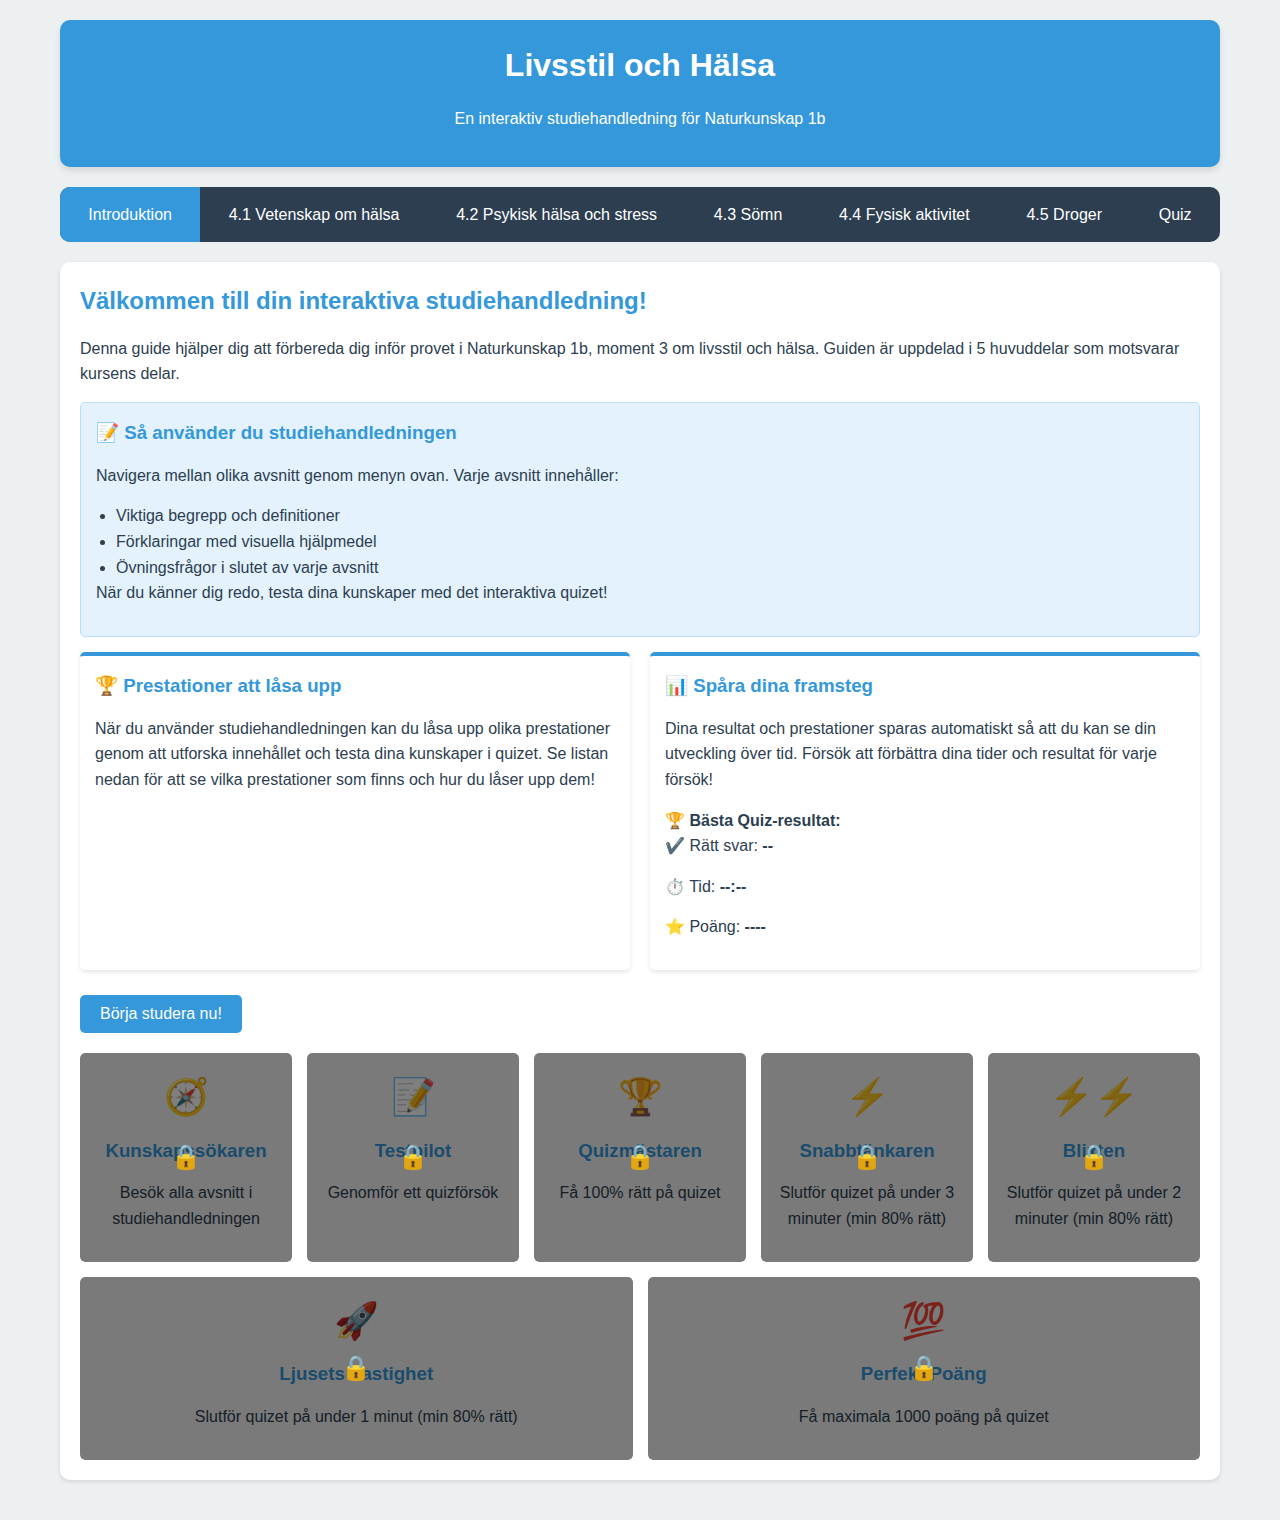
==== commit 743350a6: "Major updates with refactored JS, improved CSS and better study information." ====
--- a/healthguide.html
+++ b/healthguide.html
@@ -4,7 +4,7 @@
     <meta charset="UTF-8">
     <meta name="viewport" content="width=device-width, initial-scale=1.0">
     <title>Livsstil och Hälsa - Interaktiv Studiehandledning</title>
-    <link rel="stylesheet" href="https://johanstromquist.github.io/styles/studyguide.css">
+    <link rel="stylesheet" href="studyguide.css">
 </head>
 <body>
     <div class="container">
@@ -44,30 +44,28 @@
             <div class="flex-container">
                 <div class="card">
                     <h3>🏆 Prestationer att låsa upp</h3>
-                    <p>När du använder studiehandledningen kan du låsa upp prestationer:</p>
-                    <ul>
-                        <li>Kunskapssökaren - Besök alla avsnitt</li>
-                        <li>Quizmästaren - Få 100% rätt på quizet</li>
-                        <li>Snabbtänkaren - Slutför quizet på under 3 minuter</li>
-                        <li>Blixten - Slutför quizet på under 2 minuter</li>
-                        <li>Ljusets hastighet - Slutför quizet på under 1 minut</li>
-                    </ul>
+                    <p>När du använder studiehandledningen kan du låsa upp olika prestationer genom att utforska innehållet och testa dina kunskaper i quizet. Se listan nedan för att se vilka prestationer som finns och hur du låser upp dem!</p>
                 </div>
                 <div class="card">
                     <h3>📊 Spåra dina framsteg</h3>
                     <p>Dina resultat och prestationer sparas automatiskt så att du kan se din utveckling över tid. Försök att förbättra dina tider och resultat för varje försök!</p>
-                    <p>Ditt bästa resultat hittills:</p>
-                    <div id="best-time" class="time-record">Inte satt än</div>
-                    <div class="achievement-tier">
-                        <div class="tier tier-1">3 min</div>
-                        <div class="tier tier-2">2 min</div>
-                        <div class="tier tier-3">1 min</div>
+                    <h4>🏆 Bästa Quiz-resultat:</h4>
+                    <div class="best-score-display">
+                        <p><span class="icon">✔️</span> Rätt svar: <strong id="best-score-correct">--</strong></p>
+                        <p><span class="icon">⏱️</span> Tid: <strong id="best-score-time">--:--</strong></p>
+                        <p><span class="icon">⭐</span> Poäng: <strong id="best-score-points">----</strong></p>
                     </div>
                 </div>
             </div>
             
             <button onclick="document.querySelector('[data-section=\'vetenskap\']').click()">Börja studera nu!</button>
             
+            <!-- Container for dynamically generated achievements -->
+            <div id="achievements-list" class="achievements">
+                <!-- Achievements will be loaded here by studyguide-core.js -->
+            </div>
+            
+            <!-- Original hardcoded list commented out for reference
             <div class="achievements">
                 <div class="achievement" id="explorer" data-name="Kunskapssökaren">
                     <div class="achievement-icon">🧭</div>
@@ -100,6 +98,7 @@
                     <div class="locked-overlay">🔒</div>
                 </div>
             </div>
+            -->
         </section>
         
         <!-- 4.1 Vetenskap om hälsa -->
@@ -107,46 +106,52 @@
             <h2>4.1 Vetenskap om hälsa</h2>
             
             <div class="definition">
-                <h3>Livsstil</h3>
+                <h3><span class="box-icon">📖</span> Livsstil</h3>
                 <p>Livsstil omfattar de vanor och val vi gör i vardagen. Det är sådant vi själva har möjlighet att förändra och välja. Exempelvis våra mat- och motionsvanor, sömnrutiner, och vårt förhållningssätt till stress.</p>
             </div>
             
             <h3>Livsstilsfaktorer som påverkar hälsan</h3>
-            <div class="flex-container">
-                <div class="card">
-                    <h4>🍷 Alkohol och droger</h4>
+            <div class="flex-container lifestyle-factors animated-children-stagger">
+                <div class="card lifestyle-card factor-negative">
+                    <div class="card-bg-icon">🍷</div>
+                    <h4>Alkohol och droger</h4>
                     <p>Användning av alkohol och andra droger påverkar både fysisk och psykisk hälsa negativt.</p>
                 </div>
-                <div class="card">
-                    <h4>🚬 Rökning</h4>
+                <div class="card lifestyle-card factor-negative">
+                    <div class="card-bg-icon">🚬</div>
+                    <h4>Rökning</h4>
                     <p>Tobaksrökning skadar lungorna och ökar risken för flera allvarliga sjukdomar.</p>
                 </div>
-                <div class="card">
-                    <h4>🏃‍♀️ Fysisk aktivitet</h4>
+                <div class="card lifestyle-card factor-positive">
+                     <div class="card-bg-icon">🏃‍♀️</div>
+                   <h4>Fysisk aktivitet</h4>
                     <p>Regelbunden motion stärker kroppen och förbättrar psykiskt välbefinnande.</p>
                 </div>
-                <div class="card">
-                    <h4>🍎 Näringsintag och dieter</h4>
+                <div class="card lifestyle-card factor-neutral">
+                     <div class="card-bg-icon">🍎</div>
+                    <h4>Näringsintag och dieter</h4>
                     <p>Vad vi äter påverkar vår energi, vårt humör och vår långsiktiga hälsa.</p>
                 </div>
-                <div class="card">
-                    <h4>😴 Sömn</h4>
+                <div class="card lifestyle-card factor-positive">
+                     <div class="card-bg-icon">😴</div>
+                    <h4>Sömn</h4>
                     <p>Tillräcklig och kvalitativ sömn är avgörande för både fysisk och mental återhämtning.</p>
                 </div>
-                <div class="card">
-                    <h4>😰 Stress</h4>
+                <div class="card lifestyle-card factor-negative">
+                     <div class="card-bg-icon">😰</div>
+                    <h4>Stress</h4>
                     <p>Kronisk stress påverkar både fysiska och mentala funktioner negativt.</p>
                 </div>
             </div>
             
             <div class="definition">
-                <h3>Hälsa enligt WHO</h3>
+                <h3><span class="box-icon">🌐</span> Hälsa enligt WHO</h3>
                 <p>WHO (Världshälsoorganisationen) definierar hälsa som "ett tillstånd av fullständigt fysiskt, mentalt och socialt välbefinnande och inte enbart frånvaro av sjukdom".</p>
             </div>
             
             <h3>Hälsans dimensioner</h3>
-            <div class="flex-two-column">
-                <div class="column">
+            <div class="flex-two-column health-dimensions">
+                <div class="column illustration-column">
                     <div class="illustration">
                         <svg width="300" height="300" viewBox="0 0 300 300">
                             <circle cx="150" cy="150" r="120" fill="#e3f2fd" stroke="#3498db" stroke-width="2" />
@@ -158,12 +163,12 @@
                         </svg>
                     </div>
                 </div>
-                <div class="column">
+                <div class="column text-column">
                     <p>Hälsa kan delas in i flera dimensioner:</p>
-                    <ul>
-                        <li><strong>Fysisk hälsa</strong> - Avser kroppens funktioner, såsom kondition, immunförsvar och frånvaro av fysiska sjukdomar.</li>
-                        <li><strong>Psykisk hälsa</strong> - Handlar om vårt mentala och emotionella välbefinnande, hur vi hanterar stress och livets utmaningar.</li>
-                        <li><strong>Sexuell hälsa</strong> - Omfattar sexuell utveckling, relationer och förmåga till närhet.</li>
+                    <ul class="icon-list-alt">
+                        <li><span class="list-icon">💪</span> <strong>Fysisk hälsa:</strong> Avser kroppens funktioner, såsom kondition, immunförsvar och frånvaro av fysiska sjukdomar.</li>
+                        <li><span class="list-icon">🧠</span> <strong>Psykisk hälsa:</strong> Handlar om vårt mentala och emotionella välbefinnande, hur vi hanterar stress och livets utmaningar.</li>
+                        <li><span class="list-icon">❤️‍🩹</span> <strong>Sexuell hälsa:</strong> Omfattar sexuell utveckling, relationer och förmåga till närhet.</li>
                     </ul>
                     <p>Alla dessa dimensioner hänger ihop och påverkar varandra. Dessutom påverkas vår hälsa av våra livsval och livsstilsfaktorer.</p>
                 </div>
@@ -171,8 +176,8 @@
             
             <h3>Utmaningar med vetenskapliga studier om hälsa</h3>
             <div class="info-box">
-                <p>Det är svårt att studera hur livsstilsfaktorer påverkar hälsan av flera anledningar:</p>
-                <ul>
+                <h3><span class="box-icon">🤔</span> Svårigheter i hälsostudier</h3>
+                <ul class="styled-list check-list-alt red-checks">
                     <li>Människor fungerar inte på samma sätt</li>
                     <li>Många yttre faktorer kan påverka resultatet i en hälsostudie (svårt att kontrollera alla variabler)</li>
                     <li>Många människor har svårt att dela med sig av personlig information</li>
@@ -181,9 +186,9 @@
             </div>
             
             <div class="definition">
-                <h3>Bättre vetenskapliga studier</h3>
+                <h3><span class="box-icon">⭐</span> Bättre vetenskapliga studier</h3>
                 <p>Bra vetenskapliga studier karaktäriseras av att de är:</p>
-                <ul>
+                <ul class="styled-list check-list-alt green-checks">
                     <li><strong>Reproducerbara</strong> - Kan upprepas och verifieras</li>
                     <li><strong>Granskade</strong> - Har genomgått expertgranskning</li>
                     <li><strong>Etiskt godkända</strong> - Har nödvändiga etiska tillstånd</li>
@@ -194,9 +199,9 @@
             </div>
             
             <div class="warning-box">
-                <h3>Källkritik: Vad är hälsosamt?</h3>
+                <h3><span class="box-icon">⚠️</span> Källkritik: Vad är hälsosamt?</h3>
                 <p>Det är viktigt att vara kritisk mot påståenden om hälsa i media! Var uppmärksam på att:</p>
-                <ul>
+                <ul class="styled-list cross-list-alt">
                     <li>Det är svårt att genomföra kontrollerade studier inom detta område</li>
                     <li>Produkter marknadsförs ofta av företag (miljard-industrier)</li>
                     <li>Information på bloggar och hemsidor har generellt inte genomgått någon faktagranskning</li>
@@ -207,34 +212,47 @@
             <h3>Infodemi av hälsopåståenden</h3>
             <p>Information sprids som ett virus. Det gör också felaktig information. När det är spännande kan det spridas ännu snabbare. Och det kan vara dödligt.</p>
             
-            <div class="definition">
-                <h3>Blå zoner</h3>
+            <div class="definition blue-zone-box">
+                <h3><span class="box-icon">🌍</span> Blå zoner</h3>
                 <p>Områden i världen där människor mätbart lever längre. Gemensamma livsstilsfaktorer i blå zoner:</p>
-                <ul>
-                    <li>Naturlig rörelse - vardagsmotion är integrerad i livsstilen</li>
-                    <li>Syfte - att ha mening med livet</li>
-                    <li>Stressreducering - regelbundna rutiner för att minska stress</li>
-                    <li>80%-regeln - äter tills man är 80% mätt</li>
-                    <li>Växtbaserad kost - mycket bönor, grönsaker och fullkorn</li>
-                    <li>Måttlig alkoholkonsumtion</li>
-                    <li>Andlighet/religion - deltagande i någon form av andlig gemenskap</li>
-                    <li>Familjen först - nära familjerelationer</li>
-                    <li>Tillhörighet - del av en social gemenskap</li>
+                <ul class="icon-list-alt cols-2">
+                    <li><span class="list-icon">🚶</span> Naturlig rörelse</li>
+                    <li><span class="list-icon">🎯</span> Syfte</li>
+                    <li><span class="list-icon">🧘</span> Stressreducering</li>
+                    <li><span class="list-icon">🍽️</span> 80%-regeln</li>
+                    <li><span class="list-icon">🌱</span> Växtbaserad kost</li>
+                    <li><span class="list-icon">🍇</span> Måttlig alkohol</li>
+                    <li><span class="list-icon">🙏</span> Andlighet/Tro</li>
+                    <li><span class="list-icon">🧑‍🧑‍🧒‍🧒</span> Familjen först</li>
+                    <li><span class="list-icon">🤝</span> Tillhörighet</li>
                 </ul>
             </div>
             
             <h3>Människan i en förändrad värld</h3>
-            <div class="info-box">
-                <p>Människan (Homo sapiens) har levt som jägare-samlare i ca 200 000 år. Vi har haft jordbruk i 10 000 år, industrialisering i 200 år och mobiltelefoner i 30 år.</p>
-                <p>Vår livsstil har utvecklats i rasande fart, men vår biologi och grundläggande funktion har inte förändrats nämnvärt. Vi är fortfarande anpassade för ett liv i naturen, inklusive:</p>
-                <ul>
-                    <li>Stressreaktioner och ångest för faror</li>
-                    <li>Sömnbehov för återhämtning</li>
-                    <li>Varierad kost med relativt dålig matförvaring</li>
-                    <li>Konstant fysisk aktivitet</li>
-                    <li>Grupplevnad (sociala relationer)</li>
-                </ul>
-            </div>
+            <div class="info-box comparison-box">
+                <h3><span class="box-icon">⏳</span> Dåtid vs. Nutid</h3>
+                 <div class="comparison-grid">
+                    <div class="comparison-item">
+                        <h4>DÅ <span class="icon">🔥</span></h4>
+                        <p>Stress för överlevnad</p>
+                        <p>Sömn efter solen</p>
+                        <p>Knapp, varierad kost</p>
+                        <p>Konstant rörelse</p>
+                        <p>Starka flockband</p>
+                    </div>
+                     <div class="comparison-item">
+                        <h4>NU <span class="icon">📱</span></h4>
+                        <p>Stress för deadlines etc.</p>
+                        <p>Sömn störd av ljus</p>
+                        <p>Överflöd, processat</p>
+                        <p>Stillasittande</p>
+                        <p>Komplexa relationer</p>
+                    </div>
+                 </div>
+                 <p class="comparison-footer">Denna obalans mellan vår biologi och moderna livsstil kan bidra till hälsoutmaningar.</p>
+            </div>
+            
+            <div id="vetenskap-questions" class="quiz-container"></div>
             
             <button onclick="document.querySelector('[data-section=\'psykisk\']').click()">Gå vidare till nästa avsnitt</button>
         </section>
@@ -242,138 +260,147 @@
         <!-- 4.2 Psykisk hälsa och stress -->
         <section id="psykisk" class="section animated">
             <h2>4.2 Psykisk hälsa och stress</h2>
-            
-            <div class="definition">
-                <h3>Psykisk hälsa</h3>
-                <p>God psykisk hälsa kännetecknas av:</p>
-                <ul>
-                    <li>Förmågan att hantera livets upp- och nedgångar</li>
-                    <li>Att ofta ha en positiv framtidssyn</li>
-                    <li>Att känna lust och glädje</li>
-                    <li>Att ha goda relationer</li>
-                </ul>
-            </div>
-            
-            <div class="info-box">
-                <h3>Stödresurser vid psykisk ohälsa</h3>
-                <p>Om du eller någon du känner mår dåligt finns det hjälp att få:</p>
-                <ul>
-                    <li><strong>UMO</strong> - För den som mår dåligt</li>
-                    <li><strong>Mind Självmordslinjen</strong> - För den som har självmordstankar, tel. 90101</li>
-                    <li><strong>Suicide Zero</strong> - Arbetar sedan 2013 för att minska självmord i Sverige</li>
-                    <li><strong>Hjärnkoll</strong> - Stödtjänster speciellt för unga</li>
-                </ul>
-                <p><strong>ANDRA SOM GÅR ATT KONTAKTA:</strong><br>
-                Jourhavande medmänniska: Ring 08-702 16 80<br>
-                Jourhavande präst: Ring 112 och be om att bli kopplad<br>
-                Vårdguiden: Ring 1177 och be om nummer till närmaste psykiatriska akutmottagning</p>
-            </div>
-            
-            <h3>Psykisk ohälsa bland unga</h3>
-            <p>Unga personer, särskilt skolungdomar, är överrepresenterade bland dem som rapporterar psykisk ohälsa. Varför är det så?</p>
-            <p>Sedan 1990 har användningen av antidepressiva läkemedel ökat med 500-1000% i Sverige. Över 1 miljon svenskar över 16 år äter antidepressiva läkemedel.</p>
-            <p>Mår vi sämre? Oklart... det finns olika perspektiv:</p>
-            <ul>
-                <li><strong>Nej:</strong> Idag söker fler vård och samhället är mer öppet kring psykisk ohälsa. Läkare är också mer benägna att skriva ut medicin.</li>
-                <li><strong>Ja:</strong> Våra moderna liv med internet, sociala medier och digitala skärmar är en huvudbidragande faktor.</li>
-            </ul>
-            
-            <div class="flex-two-column">
-                <div class="column">
-                    <div class="definition">
-                        <h3>Hjärnan och stress</h3>
-                        <p>Kroppens kommunikationssystem består av:</p>
-                        <ul>
-                            <li><strong>Hormonsystemet</strong> - Kemiska signaler via blodet</li>
-                            <li><strong>Nervsystemet</strong> - Elektriska signaler via nervtrådar</li>
-                        </ul>
-                        <p>Centrala nervsystemet (CNS) består av hjärnan och ryggmärgen.</p>
-                        <p>Perifera nervsystemet (PNS) består av nervceller mellan CNS och kroppen.</p>
-                    </div>
-                </div>
-                <div class="column">
-                    <div class="definition">
-                        <h3>Amygdala - hjärnans larmsystem</h3>
-                        <p>Amygdala kan aktivera stressystemet (enligt brandlarmprincipen):</p>
-                        <ul>
-                            <li>Speciellt vid potentiellt hotfulla situationer</li>
-                            <li>Skannar ständigt omgivningen (utifrån sinnesintryck)</li>
-                            <li>Har historiskt varit livräddande för vanliga dödsorsaker förr: ormar, spindlar, höjder, trånga utrymmen</li>
-                        </ul>
-                    </div>
-                </div>
-            </div>
-            
-            <h3>Stressystemets funktion</h3>
-            <p>Stressystemet har utvecklats för överlevnad. Kortsiktig stress ger skärpt fokus och vakenhet. Våra förfäder levde i en betydligt farligare värld med fler hot som krävde snabb handling.</p>
-            <p>De som tvekade för länge överlevde inte, medan de som snabbt flydde tack vare sitt aktiverade stressystem överlevde och förde sina gener vidare.</p>
-            <p>Samma system aktiveras vid både akuta hot (t.ex. lejon) och psykosociala "hot" (t.ex. ångest över provresultat eller sista-minuten-uppgifter).</p>
-            
-            <div class="warning-box">
-                <h3>Långvarig stress</h3>
-                <p>Stressystemet är inte utvecklat för att vara på under långa perioder = långvarig stress.</p>
-                <p>Det har istället många negativa konsekvenser:</p>
-                <ul>
-                    <li><strong>Hjärtat:</strong> Tvingas jobba hårt - Sliter på hjärtat</li>
-                    <li><strong>Matsmältning:</strong> Tarmarnas rörelser blir långsammare/oregelbundna = förstoppning eller diarréer, illamående, orolig mage</li>
-                    <li><strong>Hjärnan:</strong> Minnes- och koncentrationssvårigheter, mental trötthet, vissa delar av hjärnan kan krympa</li>
-                </ul>
-            </div>
-            
-            <div class="info-box">
-                <h3>Varför extra lätt att bli stressad i ung ålder?</h3>
-                <p>Frontalloben, hjärnans "bromssystem", utvecklas inte fullt ut förrän vid ca 25 års ålder. Detta gör att unga ofta upplever starkare känslor och kan ha svårare att reglera sina reaktioner.</p>
-            </div>
-            
-            <div class="definition">
-                <h3>Viktigt att ha med sig</h3>
-                <p>Även om mycket av nervsystemet inte kan styras direkt (autonoma nervsystemet), kan vi aktivt göra saker som påverkar det autonoma nervsystemet och därmed minska stressnivåerna.</p>
-            </div>
-            
-            <div class="definition">
-                <h3>Ångest</h3>
-                <p>Något som är ett hot = stress</p>
-                <p>Något som skulle kunna vara ett hot (d.v.s. stress i förväg) = ångest</p>
-                <p>Ångest innebär att stressystemet drar igång i förväg - inte fullt ut, men ständigt på sparlåga. Detta hänger ihop med människans förmåga att förutse framtiden.</p>
-            </div>
-            
-            <div class="warning-box">
-                <h3>Panikattack</h3>
-                <p>Den mest intensiva formen av ångest. Kännetecknas av extraordinärt stark obehagskänsla med hjärtklappning och andningssvårigheter, tillsammans med en förlamande känsla av att tappa kontrollen.</p>
-                <p>Många som drabbas första gången tror att de får en hjärtattack.</p>
-                <p>Hjärnan feltolkar stressystemets signaler som en livshotande situation, vilket startar en högre nivå av stressreaktion, vilket skapar en ond cirkel mot panik.</p>
-            </div>
-            
-            <div class="definition">
-                <h3>Depression</h3>
-                <p>Enligt WHO lider 280 miljoner människor världen över av depression.</p>
-                <p>Depression kännetecknas av en ihållande låg sinnesstämning som inte löser sig av sig själv.</p>
-                <p>Långvarig stress är den vanligaste orsaken till depression.</p>
-                <p>Evolutionär förklaring: Hjärnan försöker styra oss bort från det den tolkar som en farlig miljö genom våra känslor, gör oss deprimerade så vi isolerar oss.</p>
-            </div>
-            
-            <div class="info-box">
-                <h3>Några citat</h3>
-                <p>"Det är inte mitt fel att jag är stressad/deprimerad. Min hjärna gör helt enkelt det den har utvecklats att göra i en värld som såg annorlunda ut än den jag lever i."</p>
-                <p>"Mannen som fick panikattack i tunnelbanan berättade långt senare att attackerna kom mer sällan när han till slut insåg att 'det är okej att få panikattack'. En annan patient beskrev hur hon lugnade sig med tanken 'det är bara min amygdala som vill att jag ska vara rädd'."</p>
-            </div>
-            
-            <h3>Åtgärder mot stress</h3>
-            <p>Här är några tips för att hantera stress:</p>
-            <ul>
-                <li>Regelbunden fysisk aktivitet</li>
-                <li>Mindfulness och avslappningsövningar</li>
-                <li>Tillräcklig sömn</li>
-                <li>Begränsa skärmtid, särskilt före läggdags</li>
-                <li>Socialt stöd - prata med vänner eller familj</li>
-                <li>Prioritera och planera för att minska känslan av överväldigande</li>
-                <li>Ta pauser och vila</li>
-            </ul>
-            
-            <div class="info-box">
-                <h3>Var en bra vän</h3>
-                <p>Man behöver inte vara expert på psykisk hälsa för att göra skillnad. När någon mår psykiskt dåligt känner man sig ofta osäker, blir rädd för att säga eller göra fel saker, vilket leder till att man undviker personen. Det är det värsta man kan göra. Det viktigaste är att visa att man bryr sig.</p>
-            </div>
+
+            <!-- Section 1: Understanding Mental Health -->
+            <div class="subsection mental-health-intro">
+                <div class="definition">
+                    <h3><span class="box-icon">😊</span> Vad är psykisk hälsa?</h3>
+                    <p>Psykisk hälsa handlar om vårt mentala och emotionella välbefinnande. God psykisk hälsa kännetecknas av:</p>
+                    <ul class="styled-list check-list-alt green-checks">
+                        <li>Förmågan att hantera livets upp- och nedgångar</li>
+                        <li>Att ofta ha en positiv framtidssyn</li>
+                        <li>Att känna lust och glädje</li>
+                        <li>Att ha goda relationer</li>
+                    </ul>
+                </div>
+            </div>
+
+            <!-- Section 2: The Stress Response: An Ancient Survival Kit -->
+            <div class="subsection stress-response">
+                <h3><span class="box-icon">🔥</span> Stress: Kroppens uråldriga larm</h3>
+                <p>Stress är en naturlig reaktion utvecklad för överlevnad. När våra förfäder mötte ett hot (som ett lejon) behövde kroppen snabbt mobilisera energi för att fly eller slåss.</p>
+                
+                <div class="stress-flow-diagram">
+                     <h4>Så fungerar stressystemet:</h4>
+                     <ol class="flow-steps">
+                         <li><strong>Hot uppfattas:</strong> Sinnen signalerar fara.</li>
+                         <li><strong>Amygdala larmar (🚨):</strong> Hjärnans 'brandvarnare' aktiveras.</li>
+                         <li><strong>Sympatiska nervsystemet går igång:</strong> 'Gasen i botten' - puls ökar, blodtryck stiger, muskler spänns.</li>
+                         <li><strong>Kortisol & Adrenalin (⚡):</strong> Stresshormoner frigörs från binjurarna, ger extra energi och fokus.</li>
+                     </ol>
+                     <p class="diagram-note">Detta system är livsviktigt vid akuta faror.</p>
+                 </div>
+
+                <div class="warning-box">
+                    <h3><span class="box-icon">⚠️</span> Problemet med långvarig stress</h3>
+                    <p>Stresssystemet är byggt för korta insatser, inte för att vara påslaget konstant som i vårt moderna liv. Långvarig stress sliter på kroppen:</p>
+                    <ul class="icon-list-alt">
+                        <li><span class="list-icon">❤️‍🩹</span> <strong>Hjärtat:</strong> Högre belastning, ökad risk för problem.</li>
+                        <li><span class="list-icon">🤢</span> <strong>Matsmältning:</strong> Kan leda till orolig mage, IBS-symtom.</li>
+                        <li><span class="list-icon">🤯</span> <strong>Hjärnan:</strong> Kan försämra minne, koncentration och t.o.m. få delar att krympa.</li>
+                    </ul>
+                </div>
+            </div>
+
+            <!-- Section 3: Stress in the Modern World -->
+            <div class="subsection modern-stress">
+                <h3><span class="box-icon">📱</span> Stress i vår tid</h3>
+                <p>Varför upplever så många, särskilt unga, stress idag? Kraven från skola, sociala medier och ett ständigt uppkopplat liv spelar stor roll. Mår vi sämre?</p>
+                <div class="comparison-grid perspective-grid">
+                     <div class="comparison-item perspective-no">
+                        <h4>NEJ <span class="icon">📈</span></h4>
+                        <p>Fler söker vård idag.</p>
+                        <p>Ökad öppenhet.</p>
+                        <p>Läkare skriver ut medicin oftare.</p>
+                    </div>
+                     <div class="comparison-item perspective-yes">
+                        <h4>JA <span class="icon">💻</span></h4>
+                        <p>Moderna livsstilen.</p>
+                        <p>Internet & sociala medier.</p>
+                        <p>Ökad skärmtid.</p>
+                    </div>
+                </div>
+
+                <div class="info-box teenage-brain box-with-bg-icon" data-bg-icon="🏎️">
+                    <h3>Tonårshjärnan: Ferrari-motor, cykelbromsar</h3>
+                    <p>Enligt Anders Hansen mognar känslosystemet (motorn) snabbare än frontalloben (bromsen), som styr impulskontroll och planering. Denna obalans (som jämnas ut först runt 25-årsåldern) kan göra tonåren känslomässigt intensiv och reaktionerna starkare.</p>
+                </div>
+            </div>
+
+            <!-- Section 4: When Stress Overwhelms -->
+            <div class="subsection stress-overwhelms">
+                 <h3><span class="box-icon">🌊</span> När stressen tar över</h3>
+                 <div class="flex-two-column">
+                     <div class="column">
+                         <div class="definition anxiety-box box-with-bg-icon" data-bg-icon="😟">
+                             <h4>Ångest</h4>
+                             <p>Stresssystemet aktiveras inför ett <em>potentiellt</em> hot. Känslan av oro eller rädsla för något som kanske ska hända. Stressystemet ligger ständigt 'på sparlåga'.</p>
+                         </div>
+                     </div>
+                     <div class="column">
+                          <div class="warning-box panic-box box-with-bg-icon" data-bg-icon="😱">
+                             <h4>Panikattack</h4>
+                             <p>Den mest intensiva formen av ångest. Kraftiga fysiska reaktioner (hjärtklappning, andnöd) och en känsla av att tappa kontrollen. Hjärnan feltolkar signalerna som livshotande.</p>
+                         </div>
+                     </div>
+                 </div>
+                 <div class="definition depression-box box-with-bg-icon" data-bg-icon="😔">
+                    <h3>Depression</h3>
+                     <p>Mer än bara tillfällig nedstämdhet; en ihållande låg sinnesstämning som påverkar vardagen. Långvarig stress är en vanlig utlösande faktor. Hjärnan signalerar att något är fel, ibland genom att dra ner energinivån.</p>
+                 </div>
+            </div>
+
+            <!-- Section 5: Building Resilience & Finding Support -->
+            <div class="subsection resilience-support">
+                <h3><span class="box-icon">💪</span> Bygga motståndskraft & Hitta stöd</h3>
+                <p>Även om stressreaktionen är automatisk, kan vi påverka hur vi hanterar den och bygga motståndskraft.</p>
+                
+                <div class="info-box quote-box">
+                    <h4><span class="box-icon">💬</span> Viktiga insikter</h4>
+                    <blockquote>
+                         <p>"Det är inte mitt fel... Min hjärna gör det den utvecklats att göra."</p>
+                    </blockquote>
+                     <blockquote>
+                         <p>"Det är okej att få panikattack." / "Det är bara min amygdala..."</p>
+                     </blockquote>
+                </div>
+
+                <h4>Åtgärder för att hantera stress:</h4>
+                 <ul class="icon-list-alt cols-2 actions-list">
+                     <li><span class="list-icon">🏃</span> Fysisk aktivitet</li>
+                     <li><span class="list-icon">🧘</span> Mindfulness/Avslappning</li>
+                     <li><span class="list-icon">😴</span> God sömn</li>
+                     <li><span class="list-icon">📵</span> Skärmpauser</li>
+                     <li><span class="list-icon">🗣️</span> Prata med någon</li>
+                     <li><span class="list-icon">📅</span> Planering</li>
+                     <li><span class="list-icon">☕</span> Pauser & Vila</li>
+                 </ul>
+                
+                <div class="flex-two-column support-section">
+                    <div class="column">
+                        <div class="info-box friend-support-box">
+                            <h4><span class="box-icon">🤝</span> Var en bra vän</h4>
+                            <p>Visa att du bryr dig. Att lyssna och finnas där är viktigare än att ha perfekta råd.</p>
+                        </div>
+                    </div>
+                    <div class="column">
+                         <div class="info-box support-box">
+                             <h4><span class="box-icon">🆘</span> Professionell hjälp</h4>
+                             <p>Om du mår dåligt, tveka inte att söka hjälp:</p>
+                             <ul class="support-list">
+                                 <li><strong>UMO:</strong> Stöd för unga <a href="https://www.umo.se/att-ma-daligt/" target="_blank">umo.se</a></li>
+                                 <li><strong>Mind:</strong> 90101</li>
+                                 <li><strong>1177:</strong> Vårdguiden</li>
+                                 <li>Skolkurator/Elevhälsa</li>
+                                 <!-- Lägg till fler vid behov -->
+                             </ul>
+                         </div>
+                    </div>
+                </div>
+            </div>
+
+            <!-- Quiz & Navigation -->
+            <div id="psykisk-questions" class="quiz-container"></div>
             
             <button onclick="document.querySelector('[data-section=\'somn\']').click()">Gå vidare till nästa avsnitt</button>
         </section>
@@ -381,122 +408,118 @@
         <!-- 4.3 Sömn -->
         <section id="somn" class="section animated">
             <h2>4.3 Sömn</h2>
-            
-            <div class="definition">
-                <h3>Sömn</h3>
-                <p>Sömn utgör en tredjedel av en människas liv. Det är kroppens viktigaste tid för tre kritiska processer:</p>
-                <ul>
-                    <li>Återhämtning</li>
-                    <li>Städning av slaggprodukter från hjärnan</li>
-                    <li>Bearbeta information och skapa minnen</li>
-                </ul>
-                <p><strong>Sömnrekommendationer:</strong></p>
-                <ul>
-                    <li>Tonåringar (13-18 år): 9 timmar</li>
-                    <li>Medelålders vuxna: 7-8 timmar</li>
-                    <li>Äldre personer (70+): 6-7 timmar</li>
-                </ul>
-            </div>
-            
-            <h3>Sömncykler & -stadier</h3>
-            <div class="flex-two-column">
-                <div class="column">
-                    <div class="illustration">
-                        <svg width="400" height="250" viewBox="0 0 400 250">
-                            <rect x="0" y="0" width="400" height="250" fill="#f8f9fa" rx="5" ry="5" />
-                            <!-- VAKEN -->
-                            <line x1="50" y1="30" x2="350" y2="30" stroke="#ddd" stroke-width="1" />
-                            <!-- REM -->
-                            <line x1="50" y1="70" x2="350" y2="70" stroke="#ddd" stroke-width="1" />
-                            <!-- S1 -->
-                            <line x1="50" y1="110" x2="350" y2="110" stroke="#ddd" stroke-width="1" />
-                            <!-- S2 -->
-                            <line x1="50" y1="150" x2="350" y2="150" stroke="#ddd" stroke-width="1" />
-                            <!-- S3 -->
-                            <line x1="50" y1="190" x2="350" y2="190" stroke="#ddd" stroke-width="1" />
-                            <!-- S4 -->
-                            <line x1="50" y1="230" x2="350" y2="230" stroke="#ddd" stroke-width="1" />
-                            
-                            <!-- Text labels -->
-                            <text x="20" y="35" font-size="12" fill="#333">VAKEN</text>
-                            <text x="20" y="75" font-size="12" fill="#333">REM</text>
-                            <text x="20" y="115" font-size="12" fill="#333">S1</text>
-                            <text x="20" y="155" font-size="12" fill="#333">S2</text>
-                            <text x="20" y="195" font-size="12" fill="#333">S3</text>
-                            <text x="20" y="235" font-size="12" fill="#333">S4</text>
-                            
-                            <!-- Sleep cycle 1 -->
-                            <polyline points="50,30 60,115 75,155 90,195 105,230 120,230 135,195 150,155 165,70 180,30" 
-                                    fill="none" stroke="#3498db" stroke-width="2" />
-                            
-                            <!-- Sleep cycle 2 -->
-                            <polyline points="180,30 190,115 200,155 210,195 220,230 230,230 240,195 250,155 260,70 270,30" 
-                                    fill="none" stroke="#3498db" stroke-width="2" />
-                            
-                            <!-- Sleep cycle 3 -->
-                            <polyline points="270,30 280,115 285,155 290,195 295,230 300,195 305,155 315,70 325,30" 
-                                    fill="none" stroke="#3498db" stroke-width="2" />
-                            
-                            <text x="200" y="15" font-size="14" text-anchor="middle" fill="#3498db" font-weight="bold">Sömncykler under natten</text>
-                        </svg>
-                    </div>
-                </div>
-                <div class="column">
-                    <p>Tre huvudtyper av sömn:</p>
-                    <ol>
-                        <li><strong>Drömsömn (REM)</strong> - Under denna fas är känslo- och minnescentrum aktiva medan frontalloben är inaktiv, vilket påverkar drömmens innehåll. Minnen och intryck bearbetas under denna fas.</li>
-                        <li><strong>Bassömn</strong> - Utgör den största delen av sömnen.</li>
-                        <li><strong>Djupsömn</strong> - Viktigast för återhämtning och lugnar kroppens stressystem. Att väckas under denna fas resulterar i förvirring och svårighet att känna sig helt vaken.</li>
-                    </ol>
-                </div>
-            </div>
-            
-            <div class="definition">
-                <h3>Hjärnans rengöringsprocess under sömn</h3>
-                <p>Flödet av cerebrospinalvätska genom hjärnvävnaden ökar när vi sover. Varje dag bildas flera gram "skräpproteiner" som behöver städas bort. Detta skyddar hjärnan från neurodegenerativa sjukdomar som till exempel Alzheimers, Huntingtons och Parkinsons sjukdom.</p>
-            </div>
-            
-            <div class="info-box">
-                <h3>Biologisk klocka</h3>
-                <p>Den biologiska klockan (dygnsrytmen) styrs främst av solljus. Den reglerar:</p>
-                <ul>
-                    <li>Frisättning av hormon (bl.a. sömnhormon/melatonin)</li>
-                    <li>Kroppstemperatur</li>
-                    <li>Blodtryck</li>
-                </ul>
-                <p>Den biologiska klockan är omprogrammerbar, men tar tid att anpassa.</p>
-            </div>
-            
-            <div class="definition">
-                <h3>Melatonin - nattens hormon</h3>
-                <p>Melatonin bildas i tallkottkörteln (bakom hjärnstammen) som aktiveras av mörker. Den gör oss sömniga oavsett om vi sover eller inte.</p>
-            </div>
-            
-            <h3>Sömnens fiender</h3>
-            <div class="warning-box">
-                <h3>Blått ljus</h3>
-                <p>Glödlampan = en timmes förlorad sömn<br>
-                Blått ljus = en timme förlorad till</p>
-                <p>LED-lampor och digitala skärmar innehåller vitt ljus = mycket blått ljus</p>
-                <p>I mörker: 2-5 minuter ljus (även svaga ljusnivåer) räcker för att hjärnaktivitet, hjärtfrekvens och kroppstemperatur ökar</p>
-            </div>
-            
-            <div class="info-box">
-                <h3>Konsekvenser av sömnbrist</h3>
-                <p>Att vara vaken i närmare ett dygn och sedan köra bil på natten är lika farligt som att köra med 0,8 promille alkohol i blodet. Gränsen för rattfylleri går vid 0,2 promille.</p>
-                <p>Enligt SBU (statens beredning för medicinsk och social utvärdering) beräknades sömnproblem kosta samhället 3 miljarder kronor årligen år 2010 på grund av faktorer som sjukskrivning, frånvaro från arbetet och nedsatt produktivitet.</p>
-            </div>
-            
-            <h3>Tips för bättre sömn</h3>
-            <ul>
-                <li>Skapa en regelbunden sömnrutin</li>
-                <li>Undvik skärmar och starkt ljus innan läggdags</li>
-                <li>Håll sovrummet mörkt, svalt och tyst</li>
-                <li>Undvik koffein, alkohol och nikotin sent på dagen</li>
-                <li>Motionera regelbundet, men inte precis innan läggdags</li>
-                <li>Varva ner innan sänggående med lugna aktiviteter</li>
-                <li>Om du inte kan somna inom 20 minuter, stig upp och gör något lugnt tills du känner dig sömnig</li>
-            </ul>
+
+            <!-- Section 1: Why Sleep? -->
+            <div class="subsection sleep-why">
+                <h3><span class="box-icon">❓</span> Varför sover vi?</h3>
+                <div class="definition">
+                    <p>Sömn utgör ca en tredjedel av livet och är avgörande för:</p>
+                    <ul class="styled-list check-list-alt green-checks">
+                        <li>Återhämtning (kropp och hjärna)</li>
+                        <li>Städning av slaggprodukter från hjärnan (skyddar mot sjukdomar som Alzheimers)</li>
+                        <li>Bearbetning av information och minnesbildning</li>
+                    </ul>
+                    <p><strong>Sömnrekommendationer (per natt):</strong> Tonåringar (13-18 år): ca 9 timmar, Vuxna: 7-8 timmar, Äldre (70+): 6-7 timmar.</p>
+                 </div>
+                 <div class="definition brain-cleaning">
+                     <h4><span class="box-icon">🧹</span> Hjärnans städpatrull</h4>
+                     <p>Under sömnen ökar flödet av cerebrospinalvätska som sköljer bort skadliga "skräpproteiner". Detta är en viktig skyddsmekanism för hjärnans långsiktiga hälsa.</p>
+                </div>
+            </div>
+
+            <!-- Section 2: Rhythm & Phases -->
+            <div class="subsection sleep-phases">
+                <h3><span class="box-icon">📊</span> Sömnens rytm & faser</h3>
+                <div class="flex-two-column">
+                    <div class="column">
+                        <div class="illustration sleep-cycle-svg">
+                            <svg width="400" height="250" viewBox="0 0 400 250">
+                                <rect x="0" y="0" width="400" height="250" fill="#f8f9fa" rx="5" ry="5" />
+                                <!-- Simplified labels and lines for clarity -->
+                                <line x1="50" y1="30" x2="350" y2="30" stroke="#ddd" stroke-width="1" />
+                                <line x1="50" y1="90" x2="350" y2="90" stroke="#ddd" stroke-width="1" />
+                                <line x1="50" y1="150" x2="350" y2="150" stroke="#ddd" stroke-width="1" />
+                                <line x1="50" y1="210" x2="350" y2="210" stroke="#ddd" stroke-width="1" />
+                                <text x="20" y="35" font-size="12" fill="#333">VAKEN</text>
+                                <text x="20" y="95" font-size="12" fill="#333">REM</text>
+                                <text x="20" y="155" font-size="12" fill="#333">LÄTT</text> 
+                                <text x="20" y="215" font-size="12" fill="#333">DJUP</text>
+                                <!-- Sleep cycle example (simplified path) -->
+                                <polyline points="50,30 80,150 110,210 140,150 170,90 180,30 210,150 240,210 270,150 300,90 310,30" 
+                                        fill="none" stroke="#3498db" stroke-width="2" />
+                                <text x="200" y="15" font-size="14" text-anchor="middle" fill="#3498db" font-weight="bold">Typisk sömncykel (ca 90 min)</text>
+                            </svg>
+                        </div>
+                    </div>
+                    <div class="column">
+                        <h4>Tre huvudtyper av sömn:</h4>
+                        <ul class="icon-list-alt">
+                            <li><span class="list-icon">💭</span> <strong>Drömsömn (REM):</strong> Aktiv hjärna (känslor, minne), bearbetning av intryck.</li>
+                            <li><span class="list-icon">💤</span> <strong>Bassömn (Lätt sömn):</strong> Utgör största delen av sömnen.</li>
+                            <li><span class="list-icon">🌙</span> <strong>Djupsömn:</strong> Viktigast för fysisk återhämtning, lugnar stressystemet. Svårväckt.</li>
+                        </ul>
+                    </div>
+                </div>
+            </div>
+
+            <!-- Section 3: Body Clock & Hormones -->
+            <div class="subsection sleep-clock">
+                 <h3><span class="box-icon">☀️</span> Kroppens klocka & hormoner</h3>
+                 <div class="info-box biological-clock box-with-bg-icon" data-bg-icon="⏰">
+                     <h3>Biologisk klocka (Dygnsrytm)</h3>
+                     <p>Styrs främst av solljus och reglerar:</p>
+                     <ul>
+                         <li>Hormonutsöndring (inkl. sömnhormonet melatonin)</li>
+                         <li>Kroppstemperatur</li>
+                         <li>Blodtryck</li>
+                     </ul>
+                     <p>Klockan är omställbar, men det tar tid (t.ex. vid jetlag).</p>
+                 </div>
+                 <div class="definition melatonin-box">
+                     <h4><span class="box-icon"> हार्मोन (Hormone)</span> Melatonin - Nattens hormon</h4>
+                     <p>Bildas i tallkottkörteln när mörker faller. Gör oss sömniga och signalerar till kroppen att det är dags att varva ner.</p>
+                 </div>
+            </div>
+            
+            <!-- Section 4: Sleep Thieves & Consequences -->
+            <div class="subsection sleep-thieves">
+                 <h3><span class="box-icon">👻</span> Sömntjuvar & konsekvenser</h3>
+                 <div class="warning-box blue-light box-with-bg-icon" data-bg-icon="📱">
+                     <h3>Blått ljus - En modern sömntjuv</h3>
+                     <p>Ljus, särskilt blått ljus från skärmar (mobiler, datorer, TV) och LED-lampor, lurar hjärnan att tro att det är dag:</p>
+                     <ul>
+                        <li>Hämmar melatoninproduktionen.</li>
+                        <li>Gör det svårare att somna.</li>
+                        <li>Kan försämra sömnkvaliteten.</li>
+                        <li>Även kort exponering (några minuter) kan påverka.</li>
+                     </ul>
+                 </div>
+                 <div class="info-box sleep-deprivation">
+                     <h4><span class="box-icon">😵</span> Konsekvenser av sömnbrist</h4>
+                     <p>För lite eller dålig sömn påverkar oss negativt:</p>
+                     <ul>
+                        <li><strong>Prestation:</strong> Sämre minne, koncentration, reaktionsförmåga (jämförbart med alkoholpåverkan!).</li>
+                        <li><strong>Hälsa:</strong> Ökad risk för sjukdomar, försvagat immunförsvar, ökad stresskänslighet.</li>
+                        <li><strong>Ekonomi:</strong> Kostar samhället miljarder (sjukskrivningar, minskad produktivitet).</li>
+                     </ul>
+                 </div>
+            </div>
+
+            <!-- Section 5: Tips for Better Sleep -->
+            <div class="subsection sleep-tips">
+                <h3><span class="box-icon">✨</span> Sov gott! Tips & råd</h3>
+                 <ul class="icon-list-alt cols-2">
+                     <li><span class="list-icon">📅</span> Skapa regelbundna sovtider (även helger).</li>
+                     <li><span class="list-icon">📵</span> Undvik skärmar 1-2 timmar före läggdags.</li>
+                     <li><span class="list-icon">🌑</span> Håll sovrummet mörkt, svalt och tyst.</li>
+                     <li><span class="list-icon">☕</span> Undvik koffein/alkohol/nikotin sent.</li>
+                     <li><span class="list-icon">🏃</span> Motionera regelbundet (men ej precis innan sömn).</li>
+                     <li><span class="list-icon">🧘</span> Varva ner innan läggdags (läs, lyssna lugnt).</li>
+                     <li><span class="list-icon">🚶</span> Stig upp om du inte somnar om på 20 min.</li>
+                 </ul>
+            </div>
+            
+            <div id="somn-questions" class="quiz-container"></div>
             
             <button onclick="document.querySelector('[data-section=\'fysisk\']').click()">Gå vidare till nästa avsnitt</button>
         </section>
@@ -504,86 +527,102 @@
         <!-- 4.4 Fysisk aktivitet -->
         <section id="fysisk" class="section animated">
             <h2>4.4 Fysisk aktivitet</h2>
-            
-            <div class="definition">
-                <h3>Fysisk aktivitet</h3>
-                <p>Kroppsrörelse som ökar energiförbrukningen utöver viloförbrukning. Detta kan vara allt från vardagsaktiviteter till planerad träning.</p>
-            </div>
-            
-            <h3>Anpassade för ett liv i rörelse</h3>
-            <p>Våra förfäder levde ett fysiskt aktivt liv från morgon till kväll. De tog ca 14 000-18 000 steg varje dag (jämfört med ca 5 000 steg/dag idag). Skärmanvändning har minskat den fysiska aktiviteten bland 14-åringar med 24-30% jämfört med början av 2000-talet.</p>
-            
-            <h3>Rekommendationer för fysisk aktivitet</h3>
-            <div class="flex-two-column">
-                <div class="column">
-                    <h4>Vuxna</h4>
-                    <p>Alla typer av fysisk aktivitet är gynnsamma, även för kognitiva förmågor. Mental bearbetningshastighet förbättras mest med fysisk aktivitet.</p>
-                    <p>Rekommendation:</p>
-                    <ul>
-                        <li>150-300 minuter måttlig intensitet per vecka</li>
-                        <li>ELLER 75-150 minuter hög intensitet per vecka</li>
-                    </ul>
-                </div>
-                <div class="column">
-                    <h4>Barn och ungdomar</h4>
-                    <p>Bör vara fysiskt aktiva minst 60 minuter dagligen, med hög intensitet minst tre gånger per vecka.</p>
-                    
-                    <div class="activity-icons">
-                        <div class="activity-icon">🏃‍♀️</div>
-                        <div class="activity-icon">🚴‍♂️</div>
-                        <div class="activity-icon">🏊‍♀️</div>
-                        <div class="activity-icon">🏋️‍♀️</div>
-                        <div class="activity-icon">⚽</div>
-                        <div class="activity-icon">🧘‍♀️</div>
-                    </div>
-                </div>
-            </div>
-            
-            <h3>Hälsofördelar med fysisk aktivitet</h3>
-            <div class="flex-container">
-                <div class="card">
-                    <h4>Förbättrad kondition</h4>
-                    <p>Bättre kondition och lägre vilopuls.</p>
-                </div>
-                <div class="card">
-                    <h4>Starkare kropp</h4>
-                    <p>Starkare skelett, leder och muskler.</p>
-                </div>
-                <div class="card">
-                    <h4>Minskad sjukdomsrisk</h4>
-                    <p>Lägre risk för hjärt-kärlsjukdomar.</p>
-                </div>
-                <div class="card">
-                    <h4>Kognitiva förbättringar</h4>
-                    <p>Bättre minne och koncentration.</p>
-                </div>
-                <div class="card">
-                    <h4>Stressreducering</h4>
-                    <p>Högre stresstålighet.</p>
-                </div>
-                <div class="card">
-                    <h4>Mental hälsa</h4>
-                    <p>Bättre förutsättningar för god psykisk hälsa.</p>
-                </div>
-            </div>
-            
-            <div class="info-box">
-                <h3>Fysisk aktivitet och hjärnan</h3>
-                <p>Studier visar att minnescentrum (hippocampus) kan öka i volym hos fysiskt aktiva personer. Detta kan förklara de kognitiva fördelarna som kommer med regelbunden motion.</p>
-                <p>Forskare har observerat att fysisk aktivitet stimulerar bildandet av nya hjärnceller och förbättrar hjärnans förmåga att bilda nya kopplingar, vilket är avgörande för inlärning och minne.</p>
-            </div>
-            
-            <div class="definition">
-                <h3>Hur fysisk aktivitet och psykisk hälsa hänger ihop</h3>
-                <p>Regelbunden fysisk aktivitet påverkar hjärnan genom att:</p>
-                <ul>
-                    <li>Öka utsöndringen av endorfiner och andra "må bra"-hormoner</li>
-                    <li>Minska nivåerna av stresshormoner som adrenalin och kortisol</li>
-                    <li>Förbättra sömnkvaliteten, vilket indirekt förbättrar mental hälsa</li>
-                    <li>Öka blodflödet till hjärnan, vilket förbättrar hjärnfunktion</li>
-                    <li>Stimulera tillväxt av nya blodkärl och nervceller i viktiga hjärnregioner</li>
-                </ul>
-            </div>
+
+            <!-- Section 1: Intro & Context -->
+            <div class="subsection activity-intro">
+                 <h3><span class="box-icon">🏃‍♀️</span> Vad är fysisk aktivitet?</h3>
+                 <div class="definition">
+                     <p>All kroppsrörelse som ökar energiförbrukningen utöver vila. Det inkluderar allt från vardagssysslor till planerad träning.</p>
+                 </div>
+                 <div class="info-box history-context">
+                      <h4><span class="box-icon">⏳</span> Anpassade för rörelse: Dåtid vs. Nutid</h4>
+                      <p>Historiskt sett var människan mycket mer aktiv (ca 14 000-18 000 steg/dag). Idag rör vi oss betydligt mindre (ca 5 000 steg/dag), delvis på grund av ökad skärmtid och stillasittande arbeten/fritid.</p>
+                 </div>
+            </div>
+            
+            <!-- Section 2: Recommendations -->
+            <div class="subsection activity-recs">
+                 <h3><span class="box-icon">🎯</span> Rekommendationer</h3>
+                 <div class="flex-two-column">
+                     <div class="column">
+                         <h4>Vuxna (18+ år)</h4>
+                         <p>Minst:</p>
+                         <ul class="styled-list">
+                             <li><strong>150-300 min/vecka</strong> måttlig intensitet (rask promenad)</li>
+                             <li><em>ELLER</em> <strong>75-150 min/vecka</strong> hög intensitet (löpning)</li>
+                             <li>Muskelstärkande aktivitet minst 2 dagar/vecka.</li>
+                         </ul>
+                     </div>
+                     <div class="column">
+                         <h4>Barn & Ungdomar (6-17 år)</h4>
+                          <p>Minst:</p>
+                         <ul class="styled-list">
+                             <li><strong>60 min/dag</strong> måttlig till hög intensitet.</li>
+                             <li>Högintensiv aktivitet minst 3 dagar/vecka.</li>
+                             <li>Muskel- och skelettstärkande aktivitet minst 3 dagar/vecka.</li>
+                         </ul>
+                         <p><small>Exempel: Lek, idrott, cykling, simning, styrketräning.</small></p>
+                     </div>
+                 </div>
+            </div>
+
+            <!-- Section 3: Benefits -->
+            <div class="subsection activity-benefits">
+                 <h3><span class="box-icon">✨</span> Hälsofördelar med fysisk aktivitet</h3>
+                 <div class="flex-container benefits-cards">
+                     <div class="card">
+                         <h4><span class="box-icon">❤️</span> Förbättrad kondition</h4>
+                         <p>Starkare hjärta, lägre vilopuls.</p>
+                     </div>
+                     <div class="card">
+                         <h4><span class="box-icon">💪</span> Starkare kropp</h4>
+                         <p>Starkare skelett, leder, muskler.</p>
+                     </div>
+                     <div class="card">
+                         <h4><span class="box-icon">🛡️</span> Minskad sjukdomsrisk</h4>
+                         <p>Lägre risk för hjärt-kärlsjukdom, typ 2-diabetes, vissa cancerformer.</p>
+                     </div>
+                     <div class="card">
+                         <h4><span class="box-icon">💡</span> Kognitiva förbättringar</h4>
+                         <p>Bättre minne, koncentration, inlärning.</p>
+                     </div>
+                     <div class="card">
+                         <h4><span class="box-icon">😌</span> Stressreducering</h4>
+                         <p>Högre stresstålighet, bättre humör.</p>
+                     </div>
+                     <div class="card">
+                         <h4><span class="box-icon">😊</span> Mental hälsa</h4>
+                         <p>Minskar symtom på depression och ångest.</p>
+                     </div>
+                 </div>
+            </div>
+
+            <!-- Section 4: Brain Connection -->
+            <div class="subsection activity-brain">
+                 <h3><span class="box-icon">🧠</span> Motion & Hjärnan</h3>
+                 <div class="info-box brain-hippocampus box-with-bg-icon" data-bg-icon="💡">
+                     <h3>Fysisk aktivitet stärker hjärnan</h3>
+                     <p>Studier visar att regelbunden motion kan öka volymen på <strong>hippocampus</strong> (viktig för minne och inlärning). Fysisk aktivitet stimulerar också:</p>
+                     <ul>
+                         <li>Bildandet av nya hjärnceller.</li>
+                         <li>Tillväxt av nya blodkärl i hjärnan.</li>
+                         <li>Förbättrad koppling mellan nervceller.</li>
+                         <li>Utsöndring av "må bra"-substanser (t.ex. endorfiner).</li>
+                     </ul>
+                 </div>
+                 <div class="definition brain-mental-link">
+                    <h4><span class="box-icon">🔗</span> Kopplingen till psykisk hälsa</h4>
+                     <p>Regelbunden motion påverkar psykisk hälsa genom att:</p>
+                     <ul class="styled-list check-list-alt green-checks">
+                         <li>Minska nivåerna av stresshormoner (kortisol, adrenalin).</li>
+                         <li>Förbättra sömnkvaliteten.</li>
+                         <li>Öka blodflödet och syresättningen till hjärnan.</li>
+                         <li>Frigöra signalsubstanser som förbättrar humöret.</li>
+                     </ul>
+                 </div>
+            </div>
+            
+            <div id="fysisk-questions" class="quiz-container"></div>
             
             <button onclick="document.querySelector('[data-section=\'droger\']').click()">Gå vidare till nästa avsnitt</button>
         </section>
@@ -591,224 +630,143 @@
         <!-- 4.5 Droger -->
         <section id="droger" class="section animated">
             <h2>4.5 Droger</h2>
-            
-            <div class="definition">
-                <h3>Droger</h3>
-                <p>Ämnen som påverkar det centrala nervsystemet (CNS). De liknar hjärnans egna signalsubstanser och binder till receptorer, vilket påverkar hjärnans funktion. Effekten varierar mellan olika individer eftersom våra hjärnor skiljer sig från varandra.</p>
-            </div>
-            
-            <div class="info-box">
-                <h3>Stödresurser vid drogproblematik</h3>
-                <p>Om du behöver stöd eller hjälp med drogproblem, finns flera resurser:</p>
-                <ul>
-                    <li>UMO:s stödsida - www.umo.se/att-ta-hjalp/sok-stod-och-hjalp/</li>
-                    <li>AA - För alkoholproblem</li>
-                    <li>Alkoholhjälpen</li>
-                    <li>BRIS - För barn och unga</li>
-                    <li>Droghjälpen</li>
-                    <li>Drugsmart</li>
-                    <li>Hjälplinjen</li>
-                </ul>
-            </div>
-            
-            <h3>Hur nervsignaler överförs</h3>
-            <div class="flex-two-column">
-                <div class="column">
-                    <div class="illustration">
-                        <svg width="350" height="250" viewBox="0 0 350 250">
-                            <rect x="0" y="0" width="350" height="250" fill="#f8f9fa" rx="5" ry="5" />
-                            
-                            <!-- Sending neuron -->
-                            <path d="M30,100 C50,60 80,40 120,50 C140,55 160,70 180,100 C200,130 230,150 270,130" 
-                                  fill="none" stroke="#3498db" stroke-width="3" />
-                            
-                            <!-- Dendrites -->
-                            <path d="M30,100 C20,80 15,70 10,60" fill="none" stroke="#3498db" stroke-width="2" />
-                            <path d="M30,100 C20,110 15,120 10,130" fill="none" stroke="#3498db" stroke-width="2" />
-                            <path d="M30,100 C25,90 20,85 15,85" fill="none" stroke="#3498db" stroke-width="2" />
-                            <path d="M30,100 C25,105 20,110 15,115" fill="none" stroke="#3498db" stroke-width="2" />
-                            
-                            <!-- Cell body -->
-                            <circle cx="30" cy="100" r="15" fill="#b3dbff" stroke="#3498db" stroke-width="2" />
-                            <circle cx="30" cy="100" r="8" fill="#3498db" />
-                            
-                            <!-- Receiving neuron -->
-                            <path d="M290,130 C310,140 330,150 340,170" fill="none" stroke="#9b59b6" stroke-width="3" />
-                            
-                            <!-- Dendrites -->
-                            <path d="M290,130 C280,120 275,110 270,100" fill="none" stroke="#9b59b6" stroke-width="2" />
-                            <path d="M290,130 C285,120 280,115 275,110" fill="none" stroke="#9b59b6" stroke-width="2" />
-                            <path d="M290,130 C280,135 275,140 270,145" fill="none" stroke="#9b59b6" stroke-width="2" />
-                            
-                            <!-- Cell body -->
-                            <circle cx="290" cy="130" r="15" fill="#e8daef" stroke="#9b59b6" stroke-width="2" />
-                            <circle cx="290" cy="130" r="8" fill="#9b59b6" />
-                            
-                            <!-- Synapse -->
-                            <circle cx="280" cy="125" r="10" fill="#f39c12" fill-opacity="0.3" stroke="#f39c12" stroke-width="1" />
-                            
-                            <!-- Labels -->
-                            <text x="30" y="70" font-size="12" text-anchor="middle">Cellkropp</text>
-                            <text x="30" y="140" font-size="12" text-anchor="middle">Cellkärna</text>
-                            <text x="175" y="30" font-size="12" text-anchor="middle">Axon med myelinskida</text>
-                            <text x="270" y="80" font-size="12" text-anchor="middle">Nervändslut</text>
-                            <text x="280" y="185" font-size="12" text-anchor="middle">Synaps</text>
-                            
-                            <!-- Signal direction -->
-                            <line x1="100" y1="180" x2="250" y2="180" stroke="#e67e22" stroke-width="2" marker-end="url(#arrowhead)" />
-                            <text x="175" y="200" font-size="12" text-anchor="middle" fill="#e67e22">Nervsignalens riktning</text>
-                            
-                            <!-- Arrow marker -->
-                            <defs>
-                                <marker id="arrowhead" markerWidth="10" markerHeight="7" refX="9" refY="3.5" orient="auto">
-                                    <polygon points="0 0, 10 3.5, 0 7" fill="#e67e22" />
-                                </marker>
-                            </defs>
-                        </svg>
-                    </div>
-                </div>
-                <div class="column">
-                    <h4>Processen för nervsignaler</h4>
-                    <ol>
-                        <li>En nervimpuls når nervändslutet på en nervcell, vilket gör att membranblåsor som innehåller signalsubstanser släpper ut sitt innehåll i den synaptiska klyftan.</li>
-                        <li>Signalsubstanserna binder till receptorer på den mottagande cellen, vilket gör att jonkanaler öppnas. Joner som natrium kan då flöda fritt in i cellen, vilket resulterar i en elektrisk impuls i den mottagande cellen.</li>
-                        <li>Signalsubstanserna lossnar från receptorerna. Vissa återupptas genom speciella kanaler i axonet, medan andra bryts ner av enzymer i den synaptiska klyftan.</li>
-                        <li>Nya membranblåsor innehållande signalsubstanser bildas. Nervcellen är då redo att överföra en ny nervsignal.</li>
-                    </ol>
-                </div>
-            </div>
-            
-            <h3>Drogers påverkan på hjärnan</h3>
-            <div class="warning-box">
-                <p>Droger påverkar det centrala nervsystemet genom att:</p>
-                <ul>
-                    <li>Minska produktionen av signalsubstanser</li>
-                    <li>Öka eller minska frisättningen av signalsubstanser</li>
-                    <li>Binda till receptorer istället för signalsubstansen</li>
-                    <li>Förändra receptorstrukturen</li>
-                    <li>Hämma enzymatisk nedbrytning av signalsubstanser</li>
-                    <li>Hämma återupptaget av signalsubstanser till axonet</li>
-                </ul>
-            </div>
-            
-            <h3>Belöningssystemet och droger</h3>
-            <p>Belöningssystemet involverar hjärnregioner som förknippas med motivation, njutning och humör. Dopamin är den främsta signalsubstansen i detta system.</p>
-            <p>Hjärnans belöningskrets frigör dopaminsignaler som skapar positiva känslor, vilket förstärker beteenden. Aktiviteter som motion, godis, sex, och shopping stimulerar detta system i varierande grad, med droger som har starkast effekt eftersom de "kidnappar belöningssystemet".</p>
-            
-            <div class="definition">
-                <h3>Olika typer av droger</h3>
-                <ol>
-                    <li><strong>Centralstimulerande droger</strong>:
-                        <ul>
-                            <li>Nikotin - Lagligt i Sverige</li>
-                            <li>Koffein - Lagligt i Sverige</li>
-                            <li>Kokain</li>
-                            <li>Amfetamin</li>
-                            <li>Metamfetamin</li>
-                        </ul>
-                    </li>
-                    <li><strong>Centralhämmande droger</strong>:
-                        <ul>
-                            <li>Alkohol - Lagligt i Sverige</li>
-                            <li>Bensodiazepiner</li>
-                            <li>GHB</li>
-                            <li>Opioider</li>
-                        </ul>
-                    </li>
-                    <li><strong>Hallucinogena droger</strong>:
-                        <ul>
-                            <li>LSD</li>
-                            <li>Psilocybin och psilocin</li>
-                            <li>Meskalin</li>
-                            <li>DMT</li>
-                            <li>Ecstasy/MDMA</li>
-                            <li>Cannabis</li>
-                        </ul>
-                    </li>
-                </ol>
-            </div>
-            
-            <h3>Beroende och abstinens</h3>
-            <div class="flex-two-column">
-                <div class="column">
-                    <div class="definition">
-                        <h3>Fysiskt beroende</h3>
-                        <p>Förändrar nervcellerna och hjärnfunktionen:</p>
-                        <ul>
-                            <li>Anpassning efter drogbruk (fler/färre receptorer)</li>
-                            <li>Blockerad frontallob (påverkar omdömet)</li>
-                            <li>Områden för vanor och impulsivitet påverkas</li>
-                            <li>Skapar ständigt sug efter drogen</li>
-                        </ul>
-                    </div>
-                </div>
-                <div class="column">
-                    <div class="definition">
-                        <h3>Abstinens</h3>
-                        <p>Obehag som uppstår när man slutar ta en drog. Exempel:</p>
-                        <ul>
-                            <li>Opioider som lindrar smärta kan orsaka smärta och sömnlöshet när man slutar</li>
-                            <li>Andra abstinenssymtom inkluderar illamående, kramper, hjärtklappning, svettningar och koncentrationssvårigheter</li>
-                            <li>När man slutar använda droger kan man fungera sämre eftersom hjärnan inte längre fungerar som tidigare</li>
-                        </ul>
-                    </div>
-                </div>
-            </div>
-            
-            <div class="warning-box">
-                <h3>Tolerans och överdos</h3>
-                <p>Toleransutveckling innebär att en större mängd av drogen behövs för att uppnå samma effekt. Detta beror på att hjärnan anpassar sig genom att reducera antalet receptorer eller förändra deras känslighet.</p>
-                <p>Dödlig överdosering jämfört med normaldos:</p>
-                <ul>
-                    <li>Heroin: 5 gånger normaldos (0,05 g dödlig mängd)</li>
-                    <li>Alkohol: 10 gånger normaldos (300-400 g dödlig mängd)</li>
-                    <li>Kokain: 15 gånger normaldos (1 g dödlig mängd)</li>
-                    <li>Ecstacy/MDMA: 15 gånger normaldos (2 g dödlig mängd)</li>
-                    <li>Koffein: 100 gånger normaldos (10 g dödlig mängd)</li>
-                    <li>Cannabis: 1000 gånger normaldos (2 g THC dödlig mängd)</li>
-                </ul>
-            </div>
-            
-            <h3>Skador och risker</h3>
-            <div class="flex-container">
-                <div class="card">
-                    <h4>Fysiska skador</h4>
+
+            <!-- Section 1: Intro -->
+            <div class="subsection drugs-intro">
+                <h3><span class="box-icon">💊</span> Vad är droger?</h3>
+                 <div class="definition">
+                     <p>Ämnen som påverkar det centrala nervsystemet (CNS). De härmar eller stör hjärnans egna signalsubstanser och förändrar dess funktion. Effekten varierar mellan individer.</p>
+                 </div>
+                 <div class="info-box support-box">
+                     <h4><span class="box-icon">🆘</span> Stödresurser vid drogproblematik</h4>
+                     <p>Hjälp finns att få. Några exempel:</p>
+                     <ul class="support-list">
+                         <li><strong>UMO:</strong> Stöd för unga <a href="https://www.umo.se/att-ta-hjalp/sok-stod-och-hjalp/" target="_blank">umo.se</a></li>
+                         <li><strong>Droghjälpen:</strong> <a href="https://droghjalpen.se/" target="_blank">droghjalpen.se</a></li>
+                         <li><strong>AA (Anonyma Alkoholister):</strong> För alkoholproblem</li>
+                         <li><strong>BRIS:</strong> För barn/unga</li>
+                         <li>Elevhälsa/Skolkurator</li>
+                     </ul>
+                 </div>
+            </div>
+
+            <!-- Section 2: How Drugs Work -->
+            <div class="subsection drugs-mechanism">
+                <h3><span class="box-icon">🧠</span> Hur påverkas hjärnan?</h3>
+                <div class="flex-two-column neuron-explanation">
+                    <div class="column illustration-column">
+                        <div class="illustration neuron-svg">
+                            <svg width="350" height="250" viewBox="0 0 350 250">
+                                <rect x="0" y="0" width="350" height="250" fill="#f8f9fa" rx="5" ry="5" />
+                                <!-- Simplified Neuron Diagram -->
+                                <circle cx="50" cy="125" r="30" fill="#b3dbff" stroke="#3498db" stroke-width="2" /> 
+                                <text x="50" y="130" text-anchor="middle" font-size="12">Cellkropp</text>
+                                <line x1="80" y1="125" x2="200" y2="125" stroke="#3498db" stroke-width="3" />
+                                <text x="140" y="110" font-size="12">Axon</text>
+                                <circle cx="250" cy="125" r="15" fill="#f39c12" stroke="#e67e22" stroke-width="2"/>
+                                <text x="250" y="160" text-anchor="middle" font-size="12">Synaps</text>
+                                <line x1="265" y1="125" x2="310" y2="100" stroke="#9b59b6" stroke-width="2" />
+                                <line x1="265" y1="125" x2="310" y2="150" stroke="#9b59b6" stroke-width="2" />
+                                <text x="310" y="80" font-size="12">Mottagare</text>
+                            </svg>
+                        </div>
+                    </div>
+                    <div class="column text-column">
+                        <h4>Normal nervsignal:</h4>
+                        <ol class="styled-list simple-steps">
+                            <li>Elektrisk impuls når nervändslut.</li>
+                            <li>Signalsubstanser släpps ut i synapsen (mellanrummet).</li>
+                            <li>Signalsubstanser binder till mottagare på nästa cell.</li>
+                            <li>Ny impuls startar i mottagarcellen.</li>
+                            <li>Signalsubstanser tas tillbaka eller bryts ner.</li>
+                        </ol>
+                    </div>
+                </div>
+                <div class="warning-box drug-interference">
+                    <h4><span class="box-icon">🚫</span> Så stör droger kommunikationen</h4>
+                    <p>Droger kan på olika sätt störa denna process, t.ex. genom att:</p>
                     <ul>
-                        <li>Beroende/beroendeutveckling</li>
-                        <li>Långsammare reaktionsförmåga</li>
-                        <li>Organskador</li>
-                        <li>Oavsiktliga skador eller dödsfall</li>
-                        <li>Överdos</li>
+                        <li>Blockera återupptaget (mer signalsubstans stannar kvar).</li>
+                        <li>Härma signalsubstansen och aktivera mottagare.</li>
+                        <li>Blockera mottagare så signalsubstansen inte kan binda.</li>
+                        <li>Påverka frisättning eller nedbrytning.</li>
                     </ul>
                 </div>
-                <div class="card">
-                    <h4>Akademiska skador</h4>
-                    <ul>
-                        <li>Svårare att koncentrera sig</li>
-                        <li>Sämre betyg</li>
-                        <li>Avstängning från skola</li>
-                        <li>Svårare att få jobb eller utbildningsplats</li>
-                    </ul>
-                </div>
-                <div class="card">
-                    <h4>Sociala-emotionella skador</h4>
-                    <ul>
-                        <li>Förvärrar depression eller ångest</li>
-                        <li>Orsakar konflikter med vänner, familj eller lärare</li>
-                        <li>Familjer som splittras</li>
-                    </ul>
-                </div>
-                <div class="card">
-                    <h4>Juridiska skador</h4>
-                    <ul>
-                        <li>Böter</li>
-                        <li>Samhällstjänst</li>
-                        <li>Obligatoriska kurser</li>
-                        <li>Arrestering</li>
-                        <li>Fängelse</li>
-                    </ul>
-                </div>
-            </div>
+            </div>
+
+            <!-- Section 3: Reward System -->
+            <div class="subsection drugs-reward">
+                <h3><span class="box-icon">✨</span> Belöningssystemet kidnappas</h3>
+                 <div class="info-box reward-system box-with-bg-icon" data-bg-icon="🎯"> 
+                    <h3>Dopamin & Belöning</h3>
+                     <p>Hjärnans belöningssystem använder främst signalsubstansen <strong>dopamin</strong> för att förstärka beteenden som är bra för överlevnad (mat, social kontakt). Det ger en känsla av välbehag och motivation.</p>
+                     <p>Droger "kapar" detta system och orsakar en onaturligt stor dopaminfrisättning, vilket skapar ett starkt begär och driver beroendeutveckling.</p>
+                 </div>
+            </div>
+            
+            <!-- Section 4: Drug Categories -->
+            <div class="subsection drugs-categories">
+                 <h3><span class="box-icon">📊</span> Olika typer av droger</h3>
+                 <div class="definition">
+                     <ul class="styled-list category-list">
+                         <li><strong>Centralstimulerande (Uppåt):</strong> Ökar vakenhet, energi. <em>Ex: Nikotin, Koffein, Amfetamin, Kokain.</em></li>
+                         <li><strong>Centralhämmande (Nedåt):</strong> Verkar lugnande, dämpande. <em>Ex: Alkohol, Bensodiazepiner (lugnande medel), GHB, Opioider (Heroin, Morfin).</em></li>
+                         <li><strong>Hallucinogena (Utåt):</strong> Förändrar sinnesintryck och medvetandetillstånd. <em>Ex: Cannabis, LSD, Psilocybin (svampar), Ecstasy/MDMA.</em></li>
+                     </ul>
+                 </div>
+            </div>
+
+            <!-- Section 5: The Downside -->
+            <div class="subsection drugs-downside">
+                 <h3><span class="box-icon">⚠️</span> Beroende, Tolerans & Abstinens</h3>
+                 <div class="flex-two-column">
+                     <div class="column">
+                         <div class="definition dependence-box">
+                             <h4><span class="box-icon">⛓️</span> Fysiskt beroende</h4>
+                             <p>Hjärnan anpassar sig till drogen. Nervceller förändras, antalet mottagare kan ändras. Frontalloben (omdöme) påverkas. Skapar starkt sug.</p>
+                         </div>
+                     </div>
+                     <div class="column">
+                          <div class="definition abstinence-box">
+                             <h4><span class="box-icon">😖</span> Abstinens</h4>
+                             <p>Fysiskt och psykiskt obehag när drogen försvinner ur systemet. Symtomen är ofta motsatsen till drogens effekt (t.ex. smärta vid opiat-avtändning). Hjärnan "protesterar".</p>
+                         </div>
+                     </div>
+                 </div>
+                  <div class="warning-box tolerance-overdose box-with-bg-icon" data-bg-icon="📈">
+                     <h3>Tolerans & Överdos</h3>
+                     <p><strong>Tolerans:</strong> Större dos behövs för samma effekt, eftersom hjärnan anpassar sig.</p>
+                     <p><strong>Överdosrisk:</strong> Toleransen gör att man kan ta doser som annars vore direkt dödliga. Risken varierar stort mellan olika droger (se exempel i listan nedan - endast illustrativt!).</p>
+                     <!-- Original list removed for brevity, point made -->
+                 </div>
+            </div>
+            
+             <!-- Section 6: Risks & Support -->
+            <div class="subsection drugs-risks-support">
+                 <h3><span class="box-icon">💔</span> Skador, Risker & Vart man vänder sig</h3>
+                 <h4>Potentiella konsekvenser av droganvändning:</h4>
+                 <div class="flex-container risks-cards">
+                     <div class="card">
+                         <h4><span class="box-icon">🤕</span> Fysiska</h4>
+                         <ul><li>Beroende</li><li>Organskador</li><li>Olyckor</li><li>Överdos</li></ul>
+                     </div>
+                     <div class="card">
+                          <h4><span class="box-icon">🎓</span> Akademiska</h4>
+                          <ul><li>Koncentrationssvårigheter</li><li>Sämre resultat</li><li>Avstängning</li></ul>
+                     </div>
+                     <div class="card">
+                          <h4><span class="box-icon">😥</span> Sociala/Emotionella</h4>
+                          <ul><li>Förvärrad ångest/depression</li><li>Konflikter</li><li>Isolering</li></ul>
+                     </div>
+                     <div class="card">
+                          <h4><span class="box-icon">⚖️</span> Juridiska</h4>
+                          <ul><li>Böter</li><li>Prick i registret</li><li>Fängelse</li></ul>
+                     </div>
+                 </div>
+                 <!-- Support Resources moved to Intro -->
+            </div>
+
+            <div id="droger-questions" class="quiz-container"></div>
             
             <button onclick="document.querySelector('[data-section=\'quiz\']').click()">Gå vidare till quiz</button>
         </section>
@@ -836,6 +794,23 @@
                 
                 <div id="best-time-display" class="time-record">Ditt snabbaste resultat: Inte satt än</div>
                 
+                <!-- Wrapper to center the inline-block switch -->
+                <div class="difficulty-switch-wrapper">
+                    <!-- Difficulty Switch -->
+                    <div class="difficulty-switch">
+                        <label for="difficulty-normal">Svårighetsgrad:</label>
+                        <div class="switch-container">
+                            <input type="radio" id="difficulty-normal" name="difficulty" value="normal" checked>
+                            <label for="difficulty-normal" class="switch-label switch-label-left">Normal 🙂</label>
+                            
+                            <input type="radio" id="difficulty-crazy" name="difficulty" value="crazy">
+                            <label for="difficulty-crazy" class="switch-label switch-label-right">Crazy Bananas! 🤪🍌</label>
+                            
+                            <span class="switch-selection"></span>
+                        </div>
+                    </div>
+                </div>
+                
                 <button id="start-quiz-btn">Starta Quiz</button>
             </div>
             
@@ -850,271 +825,30 @@
             <div id="quiz-questions" style="display: none;"></div>
             
             <div id="quiz-result" style="display: none;"></div>
-            
-            <!-- Floating quiz status - visas endast under aktiv quiz -->
-            <div id="quiz-status-floating" class="quiz-status-floating" style="display: none;">
-                <div class="timer" id="floating-timer">0:00</div>
-                <div class="mini-progress">
-                    <div class="mini-progress-bar" id="floating-progress-bar"></div>
-                </div>
-                <div class="status-text" id="floating-status">0/15 besvarade</div>
-            </div>
-            
-            <!-- Achievement popup -->
-            <div id="achievement-popup" class="achievement-popup">
-                <div class="icon">🏆</div>
-                <h3>Prestation upplåst!</h3>
-                <p id="achievement-name">Namn på prestation</p>
-            </div>
         </section>
+        
+        <!-- Floating quiz status - visas endast under aktiv quiz -->
+        <div id="quiz-status-floating" class="quiz-status-floating" style="display: none;">
+            <div class="timer" id="floating-timer">0:00</div>
+            <div class="mini-progress">
+                <div class="mini-progress-bar" id="floating-progress-bar"></div>
+            </div>
+            <div class="status-text" id="floating-status">0/15 besvarade</div>
+        </div>
     </div>
     
-    <script src="https://johanstromquist.github.io/styles/healthquiz.js"></script>
+    <!-- Ladda in JavaScript-resurserna -->
+    <script src="studyguide-core.js"></script>
+    <script src="healthquiz.js"></script>
+    <script src="interactive-quiz.js"></script>
     <script>
-        // Sparar vilka sektioner som besökts
-        let visitedSections = JSON.parse(localStorage.getItem('visitedSections') || '[]');
-        const achievementsEarned = JSON.parse(localStorage.getItem('achievementsEarned') || '[]');
-        
-        // Ladda upplåsta prestationer
-        function loadAchievements() {
-            achievementsEarned.forEach(id => {
-                const achievementElement = document.getElementById(id);
-                if (achievementElement) {
-                    const lockOverlay = achievementElement.querySelector('.locked-overlay');
-                    if (lockOverlay) {
-                        lockOverlay.style.display = 'none';
-                    }
-                    achievementElement.classList.add('unlocked');
-                }
+        document.addEventListener('DOMContentLoaded', function() {
+            // Initiera studiehandledningen
+            initStudyGuide({
+                requiredSections: ['vetenskap', 'psykisk', 'somn', 'fysisk', 'droger'],
+                sectionQuestions: true
             });
-        }
-        
-        // Visa prestation när den är upplåst
-        function showAchievementNotification(id) {
-            const achievement = document.getElementById(id);
-            if (!achievement) return;
-            
-            const name = achievement.getAttribute('data-name');
-            
-            // Uppdatera popup-innehållet
-            document.getElementById('achievement-name').textContent = name;
-            
-            // Visa popup
-            const popup = document.getElementById('achievement-popup');
-            popup.style.display = 'block';
-            
-            // Ändra popup-ikon baserat på prestationstyp
-            const iconElement = popup.querySelector('.icon');
-            if (id === 'explorer') {
-                iconElement.textContent = '🧭';
-            } else if (id === 'quiz-master') {
-                iconElement.textContent = '🏆';
-            } else if (id === 'speed-demon') {
-                iconElement.textContent = '⚡';
-            } else if (id === 'lightning') {
-                iconElement.textContent = '⚡⚡';
-            } else if (id === 'light-speed') {
-                iconElement.textContent = '🚀';
-            }
-            
-            // Dölj popup efter 3 sekunder
-            setTimeout(() => {
-                popup.style.display = 'none';
-            }, 3000);
-            
-            // Visa prestation-badge till höger
-            const badge = document.createElement('div');
-            badge.className = 'achievement-badge';
-            badge.innerHTML = `<span class="emoji">${iconElement.textContent}</span>${name}`;
-            document.body.appendChild(badge);
-            
-            // Visa badge med en liten fördröjning för animation
-            setTimeout(() => {
-                badge.classList.add('show');
-            }, 100);
-            
-            // Ta bort badge efter 5 sekunder
-            setTimeout(() => {
-                badge.classList.remove('show');
-                setTimeout(() => {
-                    document.body.removeChild(badge);
-                }, 500);
-            }, 5000);
-        }
-        
-        // Lås upp prestation om det inte redan är upplåst
-        function unlockAchievement(id) {
-            if (!achievementsEarned.includes(id)) {
-                achievementsEarned.push(id);
-                localStorage.setItem('achievementsEarned', JSON.stringify(achievementsEarned));
-                
-                const achievementElement = document.getElementById(id);
-                if (achievementElement) {
-                    const lockOverlay = achievementElement.querySelector('.locked-overlay');
-                    if (lockOverlay) {
-                        lockOverlay.style.display = 'none';
-                    }
-                    achievementElement.classList.add('unlocked');
-                }
-                
-                showAchievementNotification(id);
-            }
-        }
-        
-        // Kontrollera Explorer achievement
-        function checkExplorerAchievement() {
-            const requiredSections = ['vetenskap', 'psykisk', 'somn', 'fysisk', 'droger'];
-            const allVisited = requiredSections.every(section => visitedSections.includes(section));
-            
-            if (allVisited) {
-                unlockAchievement('explorer');
-            }
-        }
-        
-        document.addEventListener('DOMContentLoaded', function() {
-            // Ladda prestationer
-            loadAchievements();
-            
-            // Ladda bästa tid om det finns
-            const bestTime = localStorage.getItem('bestTime');
-            if (bestTime) {
-                const time = parseInt(bestTime);
-                const minutes = Math.floor(time / 60);
-                const seconds = time % 60;
-                const formattedTime = `${minutes}:${seconds < 10 ? '0' : ''}${seconds}`;
-                
-                document.getElementById('best-time').textContent = formattedTime;
-                document.getElementById('best-time-display').textContent = `Ditt snabbaste resultat: ${formattedTime}`;
-            }
-            
-            // Navigering mellan sektioner
-            const navLinks = document.querySelectorAll('nav a');
-            navLinks.forEach(link => {
-                link.addEventListener('click', function(e) {
-                    e.preventDefault();
-                    
-                    // Aktiv navigation
-                    navLinks.forEach(l => l.classList.remove('active'));
-                    this.classList.add('active');
-                    
-                    // Visa motsvarande sektion
-                    const sections = document.querySelectorAll('.section');
-                    sections.forEach(s => s.classList.remove('active'));
-                    
-                    const targetSection = this.getAttribute('data-section');
-                    document.getElementById(targetSection).classList.add('active', 'animated');
-                    
-                    // Registrera besök om inte redan registrerat
-                    if (!visitedSections.includes(targetSection)) {
-                        visitedSections.push(targetSection);
-                        localStorage.setItem('visitedSections', JSON.stringify(visitedSections));
-                        
-                        // Kontrollera Explorer achievement
-                        checkExplorerAchievement();
-                    }
-                    
-                    // Dölj quiz-status om man navigerar bort från quiz
-                    if (targetSection !== 'quiz') {
-                        document.getElementById('quiz-status-floating').style.display = 'none';
-                    }
-                });
-            });
-            
-            // Initialisera quiz
-            document.getElementById('start-quiz-btn').addEventListener('click', function() {
-                startQuiz();
-            });
-            
-            function startQuiz() {
-                // Dölj start och visa quiz
-                document.getElementById('quiz-start').style.display = 'none';
-                document.getElementById('quiz-result').style.display = 'none';
-                document.getElementById('quiz-progress').style.display = 'block';
-                
-                // Visa flytande status
-                document.getElementById('quiz-status-floating').style.display = 'block';
-                
-                // Starta quiz från externt script
-                if (typeof window.initializeQuiz === 'function') {
-                    window.initializeQuiz({
-                        questionsContainerId: 'quiz-questions',
-                        timerElementId: 'quiz-timer',
-                        floatingTimerId: 'floating-timer',
-                        progressBarId: 'quiz-progress-bar',
-                        floatingProgressBarId: 'floating-progress-bar',
-                        progressTextId: 'quiz-progress-text',
-                        floatingStatusId: 'floating-status',
-                        onComplete: function(result) {
-                            // Visa resultat
-                            document.getElementById('quiz-progress').style.display = 'none';
-                            document.getElementById('quiz-questions').style.display = 'none';
-                            
-                            const resultElement = document.getElementById('quiz-result');
-                            resultElement.style.display = 'block';
-                            
-                            // Formatera och visa resultat
-                            const correct = result.correctAnswers;
-                            const total = result.totalQuestions;
-                            const time = result.timeElapsed;
-                            const score = Math.round((correct / total) * 100);
-                            
-                            // Formatera tid
-                            const minutes = Math.floor(time / 60);
-                            const seconds = time % 60;
-                            const timeString = `${minutes}:${seconds < 10 ? '0' : ''}${seconds}`;
-                            
-                            // Spara bästa tid om det är ett nytt rekord
-                            const currentBestTime = localStorage.getItem('bestTime');
-                            if (!currentBestTime || time < parseInt(currentBestTime)) {
-                                localStorage.setItem('bestTime', time);
-                                
-                                // Uppdatera visningen av bästa tid
-                                document.getElementById('best-time').textContent = timeString;
-                                document.getElementById('best-time-display').textContent = `Ditt snabbaste resultat: ${timeString}`;
-                            }
-                            
-                            // Beräkna tidsbonus (2 poäng för varje sekund under 5 minuter)
-                            const timeBonus = Math.max(0, 300 - time) * 2;
-                            const totalScore = score + timeBonus;
-                            
-                            // Generera resultatinnehåll
-                            resultElement.innerHTML = `
-                                <h3>Quiz Resultat</h3>
-                                <p>Du svarade på ${result.answeredQuestions} av ${total} frågor.</p>
-                                <p>Rätta svar: ${correct} (${score}%)</p>
-                                <p>Tid: ${timeString}</p>
-                                <p>Tidsbonus: +${timeBonus} poäng</p>
-                                <p class="result">Din totalpoäng: ${totalScore}</p>
-                                
-                                ${currentBestTime && time < parseInt(currentBestTime) ? 
-                                  '<p class="time-record">Nytt personligt rekord!</p>' : ''}
-                                
-                                <button onclick="document.getElementById('start-quiz-btn').click()">Försök igen</button>
-                            `;
-                            
-                            // Dölj flytande status
-                            document.getElementById('quiz-status-floating').style.display = 'none';
-                            
-                            // Kontrollera achievements
-                            if (correct === total) {
-                                unlockAchievement('quiz-master');
-                            }
-                            
-                            if (time < 60) {
-                                unlockAchievement('light-speed');
-                                unlockAchievement('lightning');
-                                unlockAchievement('speed-demon');
-                            } else if (time < 120) {
-                                unlockAchievement('lightning');
-                                unlockAchievement('speed-demon');
-                            } else if (time < 180) {
-                                unlockAchievement('speed-demon');
-                            }
-                        }
-                    });
-                }
-            }
         });
     </script>
 </body>
-</html>
+</html>--- a/studyguide.css
+++ b/studyguide.css
@@ -0,0 +1,1671 @@
+:root {
+    --primary: #3498db;
+    --secondary: #2ecc71;
+    --accent: #e74c3c;
+    --light: #ecf0f1;
+    --dark: #2c3e50;
+    --correct: #27ae60;
+    --wrong: #c0392b;
+    --gold: #f39c12;
+}
+
+* {
+    box-sizing: border-box;
+    margin: 0;
+    padding: 0;
+    font-family: 'Segoe UI', Tahoma, Geneva, Verdana, sans-serif;
+}
+
+body {
+    background-color: var(--light);
+    color: var(--dark);
+    line-height: 1.6;
+}
+
+.container {
+    max-width: 1200px;
+    margin: 0 auto;
+    padding: 20px;
+}
+
+header {
+    background-color: var(--primary);
+    color: white;
+    padding: 20px;
+    border-radius: 10px;
+    margin-bottom: 20px;
+    text-align: center;
+    box-shadow: 0 4px 6px rgba(0, 0, 0, 0.1);
+}
+
+header h1 {
+    color: white;
+}
+
+ul {
+    padding-left: 20px; 
+    margin-left: 0;  
+    list-style-position: outside; 
+}
+
+nav {
+    background-color: var(--dark);
+    border-radius: 10px;
+    margin-bottom: 20px;
+    overflow: hidden;
+}
+
+nav ul {
+    display: flex;
+    list-style-type: none;
+    flex-wrap: wrap;
+    padding-left: 0;
+}
+
+nav li {
+    flex-grow: 1;
+    text-align: center;
+}
+
+nav a {
+    display: block;
+    color: white;
+    text-decoration: none;
+    padding: 15px;
+    transition: background-color 0.3s;
+}
+
+nav a:hover, nav a.active {
+    background-color: var(--primary);
+}
+
+.section {
+    background-color: white;
+    border-radius: 10px;
+    padding: 20px;
+    margin-bottom: 20px;
+    box-shadow: 0 2px 4px rgba(0, 0, 0, 0.1);
+    display: none;
+}
+
+.section.active {
+    display: block;
+}
+
+h1, h2, h3 {
+    color: var(--primary);
+    margin-bottom: 15px;
+}
+
+p {
+    margin-bottom: 15px;
+}
+
+.definition {
+    background-color: #f8f9fa;
+    border-left: 4px solid var(--secondary);
+    padding: 15px;
+    margin-bottom: 15px;
+    border-radius: 0 5px 5px 0;
+}
+
+.definition h3 {
+    margin-bottom: 5px;
+    color: var(--secondary);
+}
+
+.info-box {
+    background-color: #e3f2fd;
+    border-radius: 5px;
+    padding: 15px;
+    margin-bottom: 15px;
+    border: 1px solid #bbdefb;
+}
+
+.warning-box {
+    background-color: #ffebee;
+    border-radius: 5px;
+    padding: 15px;
+    margin-bottom: 15px;
+    border: 1px solid #ffcdd2;
+}
+
+.flex-container {
+    display: flex;
+    flex-wrap: wrap;
+    gap: 20px;
+    margin-bottom: 15px;
+}
+
+.card {
+    flex: 1 1 300px;
+    background-color: white;
+    border-radius: 5px;
+    padding: 15px;
+    box-shadow: 0 2px 4px rgba(0, 0, 0, 0.1);
+    border-top: 4px solid var(--primary);
+}
+
+.illustration {
+    background-color: #f5f5f5;
+    border-radius: 5px;
+    padding: 15px;
+    margin-bottom: 15px;
+    text-align: center;
+}
+
+.illustration img {
+    max-width: 100%;
+    height: auto;
+}
+
+.quiz-container {
+    background-color: white;
+    border-radius: 10px;
+    padding: 20px;
+    margin-bottom: 20px;
+    box-shadow: 0 2px 4px rgba(0, 0, 0, 0.1);
+}
+
+.question {
+    margin-bottom: 20px;
+    padding: 15px;
+    background-color: #f8f9fa;
+    border-radius: 5px;
+}
+
+.options {
+    margin-top: 10px;
+}
+
+.option {
+    background-color: #e3f2fd;
+    border: 1px solid #bbdefb;
+    border-radius: 5px;
+    padding: 10px;
+    margin-bottom: 10px;
+    cursor: pointer;
+    transition: all 0.3s;
+}
+
+.option:hover {
+    background-color: #bbdefb;
+    transform: translateY(-2px);
+}
+
+.option.selected {
+    background-color: var(--primary);
+    color: white;
+    font-weight: bold;
+    border: 2px solid var(--dark);
+    transform: scale(1.02);
+}
+
+.option.correct {
+    background-color: var(--correct);
+    color: white;
+}
+
+.option.wrong {
+    background-color: var(--wrong);
+    color: white;
+}
+
+.result {
+    background-color: var(--light);
+    border-radius: 5px;
+    padding: 15px;
+    margin-top: 20px;
+    text-align: center;
+    font-weight: bold;
+}
+
+button {
+    background-color: var(--primary);
+    color: white;
+    border: none;
+    border-radius: 5px;
+    padding: 10px 20px;
+    cursor: pointer;
+    font-size: 16px;
+    margin-top: 10px;
+    transition: background-color 0.3s, transform 0.2s;
+}
+
+button:hover {
+    background-color: #2980b9;
+    transform: translateY(-2px);
+}
+
+.progress-container {
+    height: 20px;
+    background-color: #f5f5f5;
+    border-radius: 10px;
+    margin-bottom: 20px;
+    overflow: hidden;
+}
+
+.progress-bar {
+    height: 100%;
+    background-color: var(--secondary);
+    border-radius: 10px;
+    width: 0;
+    transition: width 0.5s;
+}
+
+.timer {
+    font-size: 24px;
+    text-align: center;
+    margin-bottom: 20px;
+}
+
+.flex-two-column {
+    display: flex;
+    flex-wrap: wrap;
+    gap: 20px;
+    margin-bottom: 15px;
+}
+
+.column {
+    flex: 1 1 45%;
+    min-width: 300px;
+}
+
+table {
+    width: 100%;
+    border-collapse: collapse;
+    margin-bottom: 15px;
+}
+
+table, th, td {
+    border: 1px solid #ddd;
+}
+
+th, td {
+    padding: 12px;
+    text-align: left;
+}
+
+th {
+    background-color: var(--primary);
+    color: white;
+}
+
+tr:nth-child(even) {
+    background-color: #f2f2f2;
+}
+
+.tabs {
+    display: flex;
+    margin-bottom: 15px;
+    border-bottom: 2px solid var(--primary);
+}
+
+.tab {
+    padding: 10px 20px;
+    cursor: pointer;
+    background-color: #f5f5f5;
+    border-radius: 5px 5px 0 0;
+    margin-right: 5px;
+}
+
+.tab.active {
+    background-color: var(--primary);
+    color: white;
+}
+
+.tab-content {
+    display: none;
+    padding: 15px;
+    background-color: #f8f9fa;
+    border-radius: 0 0 5px 5px;
+}
+
+.tab-content.active {
+    display: block;
+}
+
+.achievements {
+    display: flex;
+    flex-wrap: wrap;
+    gap: 15px;
+    margin-top: 20px;
+}
+
+.achievement {
+    background-color: #f5f5f5;
+    border-radius: 5px;
+    padding: 15px;
+    flex: 1 1 200px;
+    text-align: center;
+    position: relative;
+    transition: transform 0.3s, box-shadow 0.3s;
+    overflow: hidden;
+}
+
+.achievement.unlocked {
+    background-color: #dff0d8;
+    border: 1px solid #d6e9c6;
+    box-shadow: 0 0 15px rgba(46, 204, 113, 0.5);
+}
+
+.achievement-icon {
+    font-size: 36px;
+    margin-bottom: 10px;
+    position: relative;
+    z-index: 2;
+}
+
+.locked-overlay {
+    position: absolute;
+    top: 0;
+    left: 0;
+    right: 0;
+    bottom: 0;
+    background-color: rgba(0, 0, 0, 0.5);
+    border-radius: 5px;
+    display: flex;
+    align-items: center;
+    justify-content: center;
+    color: white;
+    font-size: 24px;
+    transition: opacity 0.5s;
+    z-index: 3;
+}
+
+.activity-icons {
+    display: flex;
+    flex-wrap: wrap;
+    justify-content: center;
+    gap: 20px;
+    margin: 20px 0;
+}
+
+.activity-icon {
+    width: 70px;
+    height: 70px;
+    border-radius: 50%;
+    background-color: #f5f5f5;
+    border: 1px solid #2c3e50;
+    display: flex;
+    align-items: center;
+    justify-content: center;
+    font-size: 36px;
+}
+
+.time-record {
+    font-weight: bold;
+    color: var(--primary);
+    margin-top: 10px;
+    text-align: center;
+}
+
+.achievement-tier {
+    display: flex;
+    justify-content: space-between;
+    margin-top: 10px;
+    border-radius: 5px;
+    overflow: hidden;
+    height: 20px;
+}
+
+.tier {
+    flex: 1;
+    text-align: center;
+    font-size: 12px;
+    line-height: 20px;
+    color: white;
+}
+
+.tier-1 { background-color: #9b59b6; }
+.tier-2 { background-color: #3498db; }
+.tier-3 { background-color: #2ecc71; }
+
+/* Floating quiz status bar */
+.quiz-status-floating {
+    position: fixed;
+    bottom: 20px;
+    right: 20px;
+    background-color: var(--dark);
+    color: white;
+    padding: 15px;
+    border-radius: 10px;
+    box-shadow: 0 4px 15px rgba(0, 0, 0, 0.3);
+    z-index: 1000;
+    min-width: 180px;
+    opacity: 0.9;
+    transition: opacity 0.3s, transform 0.3s;
+}
+
+.quiz-status-floating:hover {
+    opacity: 1;
+    transform: translateY(-5px);
+}
+
+.quiz-status-floating .timer {
+    font-size: 24px;
+    margin-bottom: 10px;
+    text-align: center;
+}
+
+.mini-progress {
+    height: 8px;
+    background-color: rgba(255, 255, 255, 0.3);
+    border-radius: 4px;
+    overflow: hidden;
+    margin-bottom: 10px;
+}
+
+.mini-progress-bar {
+    height: 100%;
+    background-color: var(--secondary);
+    border-radius: 4px;
+    width: 0;
+    transition: width 0.5s;
+}
+
+.status-text {
+    text-align: center;
+    font-size: 14px;
+}
+
+/* Notifications for achievements */
+.achievement-notification {
+    position: fixed;
+    top: 20px;
+    left: 50%;
+    transform: translateX(-50%) translateY(-150px);
+    background-color: var(--dark);
+    color: white;
+    padding: 20px;
+    border-radius: 10px;
+    box-shadow: 0 4px 20px rgba(0,0,0,0.4);
+    z-index: 1010;
+    display: flex;
+    align-items: center;
+    max-width: 450px;
+    opacity: 0;
+    transition: transform 0.5s ease, opacity 0.5s ease;
+}
+
+.achievement-notification.show {
+    opacity: 1;
+    transform: translateX(-50%) translateY(0);
+}
+
+.achievement-notification .icon {
+    font-size: 40px;
+    margin-right: 15px;
+    animation: bounce 1s infinite;
+}
+
+.achievement-notification .content h3 {
+    margin: 0 0 5px 0;
+    color: white;
+}
+
+.achievement-notification .content p {
+    margin: 0;
+    font-size: 14px;
+}
+
+.achievement-stack {
+    position: fixed;
+    top: 20px;
+    right: 20px;
+    z-index: 1010;
+    display: flex;
+    flex-direction: column;
+    align-items: flex-end;
+    gap: 10px;
+    pointer-events: none;
+}
+
+@keyframes achievement-unlock {
+    0% { transform: scale(1); }
+    50% { transform: scale(1.1); }
+    100% { transform: scale(1); }
+}
+
+@keyframes shine {
+    0% { background-position: -100px; }
+    40% { background-position: 300px; }
+    100% { background-position: 300px; }
+}
+
+@keyframes bounce {
+    0%, 100% { transform: translateY(0); }
+    50% { transform: translateY(-10px); }
+}
+
+.achievement.unlocking {
+    animation: achievement-unlock 0.8s ease-in-out;
+    background-image: linear-gradient(90deg, 
+        rgba(255,255,255,0) 0%, 
+        rgba(255,255,255,0.4) 50%, 
+        rgba(255,255,255,0) 100%);
+    background-size: 200px 100%;
+    background-repeat: no-repeat;
+    animation: achievement-unlock 0.8s ease-in-out, 
+               shine 1.5s ease-in-out;
+}
+
+.achievement .locked-overlay.hiding {
+    opacity: 0;
+}
+
+@media (max-width: 768px) {
+    .flex-container, .flex-two-column {
+        flex-direction: column;
+    }
+    
+    nav ul {
+        flex-direction: column;
+    }
+    
+    .quiz-status-floating {
+        bottom: 10px;
+        right: 10px;
+        padding: 10px;
+        min-width: 150px;
+    }
+    
+    .quiz-status-floating .timer {
+        font-size: 20px;
+        margin-bottom: 5px;
+    }
+    
+    .achievement-notification {
+        width: 90%;
+        padding: 15px;
+    }
+    
+    .achievement-notification .icon {
+        font-size: 30px;
+    }
+}
+
+@keyframes fadeIn {
+    from { opacity: 0; }
+    to { opacity: 1; }
+}
+
+@keyframes pulse {
+    0% { transform: scale(1); }
+    50% { transform: scale(1.05); }
+    100% { transform: scale(1); }
+}
+
+.animated {
+    animation: fadeIn 0.5s ease-in-out;
+}
+
+.pulse {
+    animation: pulse 2s infinite;
+}
+
+.confetti {
+    position: absolute;
+    width: 8px;
+    height: 8px;
+    background-color: var(--gold);
+    opacity: 0;
+    animation: confetti-fall 3s ease-in-out forwards;
+    z-index: 1;
+}
+
+@keyframes confetti-fall {
+    0% {
+        transform: translateY(-50px) rotate(0deg);
+        opacity: 1;
+    }
+    100% {
+        transform: translateY(100px) rotate(360deg);
+        opacity: 0;
+    }
+}
+
+/* Styling for Achievement Popup (now using class) */
+.achievement-popup {
+    position: fixed;
+    top: 50%;
+    left: 50%;
+    background: linear-gradient(to bottom, #ffd700, #f1c40f); /* Gold gradient */
+    color: #5E412F; /* Dark brown text */
+    padding: 25px 40px;
+    border-radius: 10px;
+    box-shadow: 0 6px 12px rgba(0,0,0,0.3), 0 0 0 5px #B8860B; /* Shadow and thick border effect */
+    z-index: 1001; /* Ensure it's definitely on top */
+    font-size: 1.2em;
+    border: 2px solid #B8860B; /* Darker gold border */
+    opacity: 0; /* Start hidden for animation */
+    transform: translate(-50%, -50%) scale(0.5); /* Start centered and small */
+    transition: opacity 0.4s ease-out, transform 0.4s cubic-bezier(0.68, -0.55, 0.27, 1.55); /* Smooth pop animation */
+    display: block; /* Override potential inline style */
+    text-align: center;
+    max-width: 90%;
+    width: 400px; /* Set a max width */
+}
+
+.achievement-popup.show {
+    opacity: 1;
+    transform: translate(-50%, -50%) scale(1); /* End centered and full size */
+}
+
+@keyframes achievement-unlock {
+    0% { transform: scale(1); }
+    50% { transform: scale(1.1); }
+    100% { transform: scale(1); }
+}
+
+/* Styling for Quiz Result Panel */
+#quiz-result {
+    background-color: #e3f2fd; /* Light blue background */
+    border: 2px solid var(--primary);
+    border-radius: 10px;
+    padding: 30px;
+    margin-top: 20px;
+    text-align: center;
+    box-shadow: 0 5px 15px rgba(0,0,0,0.15);
+}
+
+#quiz-result h3 {
+    margin-bottom: 20px;
+    font-size: 2em;
+    color: var(--primary);
+}
+
+#quiz-result p {
+    font-size: 1.2em;
+    margin-bottom: 15px;
+}
+
+#quiz-result .quiz-score {
+    font-size: 1.5em;
+    font-weight: bold;
+    color: var(--secondary); /* Green score */
+    margin-top: 20px;
+}
+
+#quiz-result .result-actions {
+    margin-top: 30px;
+    display: flex;
+    justify-content: center;
+    gap: 20px;
+}
+
+#quiz-result .result-actions button {
+    padding: 12px 25px;
+    font-size: 1.1em;
+}
+
+/* Max Score Celebration Styles */
+#quiz-result.max-score-celebration {
+    position: relative; /* Needed for pseudo-elements */
+    border-color: var(--gold);
+    background: linear-gradient(135deg, #e3f2fd 70%, #fffacd 100%); /* Add subtle gold shimmer */
+    overflow: hidden; /* Keep fireworks contained */
+}
+
+#quiz-result.max-score-celebration h3::before {
+    content: '🏆 '; /* Add trophy emoji before heading */
+    font-size: 1.2em; /* Make trophy slightly larger */
+    margin-right: 10px;
+    display: inline-block;
+    animation: trophy-bounce 1s ease-in-out infinite;
+}
+
+#quiz-result.max-score-celebration::before, 
+#quiz-result.max-score-celebration::after {
+    content: '';
+    position: absolute;
+    width: 6px;
+    height: 6px;
+    background: var(--gold);
+    border-radius: 50%;
+    box-shadow: 
+        /* Simple firework sparks using box-shadow */
+        0 -15px 0 var(--secondary), 
+        15px 0px 0 var(--accent), 
+        0 15px 0 var(--primary), 
+        -15px 0px 0 var(--secondary),
+        10px -10px 0 var(--accent), 
+        10px 10px 0 var(--primary), 
+        -10px 10px 0 var(--secondary), 
+        -10px -10px 0 var(--accent);
+    animation: fireworks 1.2s ease-out infinite both;
+    opacity: 0;
+}
+
+#quiz-result.max-score-celebration::after {
+    left: 20%;
+    top: 20%;
+    animation-delay: 0.3s;
+}
+
+#quiz-result.max-score-celebration::before {
+    right: 20%;
+    bottom: 20%;
+    animation-delay: 0.6s;
+}
+
+@keyframes fireworks {
+    0% { transform: scale(0.5); opacity: 0.5; }
+    50% { opacity: 1; }
+    100% { transform: scale(1.5); opacity: 0; }
+}
+
+@keyframes trophy-bounce {
+    0%, 100% { transform: translateY(0) rotate(0deg); }
+    25% { transform: translateY(-5px) rotate(-5deg); }
+    75% { transform: translateY(-5px) rotate(5deg); }
+}
+
+/* Styling for Quiz Answer Feedback */
+#quiz-answers {
+    font-size: 1.1em;
+}
+
+/* Styling for multi-achievement list inside popup */
+.achievement-popup .multi-achievement-list {
+    margin-top: 15px;
+    text-align: left; /* Align text left for list */
+}
+
+.achievement-popup .multi-achievement-list p {
+    margin-bottom: 8px; /* Space between items */
+    font-size: 1em; /* Adjust size if needed */
+}
+
+.achievement-popup .multi-achievement-list .icon {
+    display: inline-block; /* Icons inline with text */
+    font-size: 1.5em; /* Adjust icon size */
+    margin: 0 8px 0 0; /* Space after icon */
+    vertical-align: middle; /* Align icon nicely */
+}
+
+/* Styling for new record section */
+.achievement-popup .popup-divider {
+    border: none;
+    border-top: 1px solid rgba(0,0,0,0.1);
+    margin: 15px 0;
+}
+
+.achievement-popup .new-record-section {
+    margin-top: 15px;
+}
+
+.achievement-popup .new-record-section h4 {
+    color: var(--primary); /* Match other headings */
+    margin-bottom: 10px;
+    font-size: 1.1em;
+}
+
+.achievement-popup .new-record-section p {
+    margin-bottom: 5px;
+    font-size: 1em;
+    color: #5E412F; /* Dark brown text */
+}
+
+.achievement-popup .new-record-section .icon {
+    display: inline-block;
+    font-size: 1.3em;
+    margin: 0 8px 0 0;
+    vertical-align: middle;
+}
+
+/* Wrapper for centering difficulty switch */
+.difficulty-switch-wrapper {
+    text-align: center;
+    margin-top: 20px; /* Restore top margin */
+}
+
+/* Difficulty Switch Styling */
+.difficulty-switch {
+    display: inline-block;
+    text-align: center;
+    margin-bottom: 15px;
+    position: relative;
+    padding: 20px 0;
+}
+
+.difficulty-switch > label {
+    display: block;
+    margin-bottom: 10px;
+    font-weight: bold;
+    color: var(--dark);
+}
+
+.switch-container {
+    position: relative;
+    z-index: 1;
+    display: inline-block;
+    width: 320px;
+    height: 50px;
+    background-color: var(--light);
+    border-radius: 25px;
+    border: 1px solid #ccc;
+    box-shadow: inset 0 1px 3px rgba(0,0,0,0.1);
+    overflow: hidden;
+}
+
+.switch-container input[type="radio"] {
+    display: none;
+}
+
+.switch-label {
+    position: absolute;
+    top: 0;
+    bottom: 0;
+    width: 50%;
+    font-size: 1.1em;
+    line-height: 50px;
+    text-align: center;
+    cursor: pointer;
+    z-index: 1;
+    color: var(--dark);
+    transition: color 0.3s ease;
+}
+
+.switch-label-left {
+    left: 0;
+    border-radius: 20px 0 0 20px;
+}
+
+.switch-label-right {
+    right: 0;
+    border-radius: 0 20px 20px 0;
+}
+
+.switch-selection {
+    position: absolute;
+    top: 2px;
+    left: 2px;
+    width: calc(50% - 4px);
+    height: calc(100% - 4px);
+    background-color: var(--primary);
+    border-radius: 23px;
+    z-index: 0;
+    transition: transform 0.3s cubic-bezier(0.68, -0.55, 0.27, 1.55);
+    box-shadow: 0 2px 5px rgba(0,0,0,0.2);
+}
+
+/* Move selection indicator and change text color */
+#difficulty-normal:checked ~ .switch-selection {
+    transform: translateX(0%);
+}
+#difficulty-normal:checked + .switch-label-left {
+    color: white;
+}
+
+#difficulty-crazy:checked ~ .switch-selection {
+    transform: translateX(calc(100% + 4px));
+}
+#difficulty-crazy:checked + .switch-label-right {
+    color: white;
+}
+
+/* Banana background pattern - Single Large Banana */
+.difficulty-switch::before {
+    content: '🍌'; /* Single banana */
+    position: absolute;
+    top: 50%; /* Center vertically relative to parent */
+    right: -20px; /* Position slightly off the right edge of the parent */
+    width: auto; /* Let font size determine width */
+    height: auto; /* Let font size determine height */
+    font-size: 6em; /* Make it large */
+    line-height: 1; 
+    color: rgba(243, 156, 18, 0.25); /* Slightly less transparent */
+    z-index: 0; /* Behind switch-container */
+    pointer-events: none; 
+    opacity: 0; 
+    transition: opacity 0.4s ease, transform 0.4s ease; /* Add transform transition */
+    /* Removed overflow, text-align, word-wrap */
+    transform: translate(0, -50%) rotate(15deg); /* Center vertically and add rotation */
+    transform-origin: center center;
+}
+
+/* Show and slightly move banana when crazy is checked */
+.difficulty-switch:has(#difficulty-crazy:checked)::before {
+    opacity: 1; 
+    transform: translate(10px, -50%) rotate(25deg); /* Move slightly right and rotate more */
+}
+
+/* Styling for new record section */
+.achievement-popup .new-record-section {
+    margin-top: 15px;
+}
+
+.achievement-popup .new-record-section h4 {
+    color: var(--primary); /* Match other headings */
+    margin-bottom: 10px;
+    font-size: 1.1em;
+}
+
+.achievement-popup .new-record-section p {
+    margin-bottom: 5px;
+    font-size: 1em;
+    color: #5E412F; /* Dark brown text */
+}
+
+.achievement-popup .new-record-section .icon {
+    display: inline-block;
+    font-size: 1.3em;
+    margin: 0 8px 0 0;
+    vertical-align: middle;
+}
+
+/* ==== Vetenskap Section Enhancements ==== */
+
+.box-icon {
+    margin-right: 5px;
+    vertical-align: middle;
+}
+
+/* Lifestyle Factor Cards */
+.lifestyle-card {
+    position: relative;
+    overflow: hidden; /* Contain bg icon */
+    transition: transform 0.3s ease, box-shadow 0.3s ease;
+    border-top-width: 5px;
+}
+
+.lifestyle-card:hover {
+     transform: translateY(-5px);
+     box-shadow: 0 8px 15px rgba(0,0,0,0.15);
+}
+
+.lifestyle-card .card-bg-icon {
+    position: absolute;
+    top: -10px;
+    right: -20px;
+    font-size: 6em;
+    color: rgba(0,0,0,0.04);
+    z-index: 0;
+    transform: rotate(-15deg);
+    user-select: none;
+    pointer-events: none;
+}
+
+.lifestyle-card h4 {
+    position: relative; /* Ensure heading is above bg icon */
+    z-index: 1;
+}
+.lifestyle-card p {
+    position: relative;
+    z-index: 1;
+}
+
+.lifestyle-card.factor-positive {
+    border-top-color: var(--correct);
+}
+.lifestyle-card.factor-negative {
+    border-top-color: var(--wrong);
+}
+.lifestyle-card.factor-neutral {
+    border-top-color: var(--primary);
+}
+
+/* Health Dimensions Section */
+.health-dimensions .illustration-column {
+    display: flex; 
+    align-items: center; 
+    justify-content: center;
+}
+
+.icon-list-alt {
+    list-style: none;
+    padding-left: 0;
+    margin-top: 10px;
+}
+
+.icon-list-alt li {
+    display: flex;
+    align-items: baseline;
+    margin-bottom: 10px;
+}
+
+.icon-list-alt .list-icon {
+    color: var(--primary);
+    margin-right: 10px;
+    font-size: 1.3em;
+    flex-shrink: 0;
+}
+
+/* Styled Lists Variations */
+.styled-list {
+    list-style: none;
+    padding-left: 0;
+    margin-top: 10px;
+}
+
+.styled-list li {
+    padding-left: 25px;
+    position: relative;
+    margin-bottom: 6px;
+}
+
+.styled-list li::before {
+    content: ''; /* Base empty */
+    position: absolute;
+    left: 5px;
+    top: 7px; /* Adjust vertical alignment */
+    width: 8px;
+    height: 8px;
+    border-radius: 50%;
+    background-color: var(--primary);
+}
+
+.check-list-alt li::before {
+    content: '✓';
+    background-color: transparent;
+    font-weight: bold;
+    font-size: 1.2em;
+    width: auto;
+    height: auto;
+    top: 0;
+    left: 0;
+}
+.check-list-alt.green-checks li::before {
+    color: var(--correct);
+}
+.check-list-alt.red-checks li::before {
+    color: var(--wrong);
+}
+
+.cross-list-alt li::before {
+    content: '✗';
+    background-color: transparent;
+    font-weight: bold;
+    font-size: 1.2em;
+    width: auto;
+    height: auto;
+    top: 0;
+    left: 0;
+    color: var(--wrong);
+}
+
+.blue-zone-box {
+    background-color: #e7f5ff; /* Light blue background */
+    border-left-color: var(--primary);
+}
+
+.blue-zone-box h3 .box-icon {
+    color: var(--primary);
+}
+
+.blue-zone-box .icon-list-alt.cols-2 {
+    columns: 2;
+    column-gap: 20px;
+}
+@media (max-width: 500px) {
+    .blue-zone-box .icon-list-alt.cols-2 {
+        columns: 1;
+    }
+}
+
+
+/* Comparison Box */
+.comparison-box h3 .box-icon {
+    color: var(--primary);
+}
+
+.comparison-grid {
+    display: flex;
+    gap: 20px;
+    margin-top: 15px;
+}
+
+.comparison-item {
+    flex: 1;
+    padding: 15px;
+    border-radius: 5px;
+    background-color: rgba(255,255,255,0.5);
+}
+
+.comparison-item h4 {
+    font-size: 1.1em;
+    margin-bottom: 10px;
+    text-align: center;
+    border-bottom: 1px solid #ccc;
+    padding-bottom: 5px;
+}
+
+.comparison-item h4 .icon {
+    margin-left: 5px;
+}
+
+.comparison-item p {
+    font-size: 0.95em;
+    margin-bottom: 8px;
+}
+
+.comparison-footer {
+    margin-top: 15px;
+    font-style: italic;
+    text-align: center;
+    font-size: 0.9em;
+}
+
+@media (max-width: 600px) {
+    .comparison-grid {
+        flex-direction: column;
+    }
+}
+
+/* Staggered Animation for Child Elements */
+.animated-children-stagger > * {
+    opacity: 0;
+    transform: translateY(20px);
+    animation: fadeInUp 0.5s ease-out forwards;
+}
+
+/* Apply delays using nth-child */
+.animated-children-stagger > *:nth-child(1) { animation-delay: 0.1s; }
+.animated-children-stagger > *:nth-child(2) { animation-delay: 0.2s; }
+.animated-children-stagger > *:nth-child(3) { animation-delay: 0.3s; }
+.animated-children-stagger > *:nth-child(4) { animation-delay: 0.4s; }
+.animated-children-stagger > *:nth-child(5) { animation-delay: 0.5s; }
+.animated-children-stagger > *:nth-child(6) { animation-delay: 0.6s; }
+/* Add more if needed */
+
+@keyframes fadeInUp {
+    to {
+        opacity: 1;
+        transform: translateY(0);
+    }
+}
+
+/* ==== Psykisk Section Enhancements ==== */
+
+.support-box h3 .box-icon {
+    color: var(--accent); /* Red icon for support */
+}
+
+.support-list {
+    list-style: none;
+    padding-left: 0;
+    margin-top: 10px;
+}
+
+.support-list li {
+    margin-bottom: 8px;
+    padding-left: 25px;
+    position: relative;
+}
+
+.support-list li::before {
+    content: '📞'; /* Default phone icon */
+    position: absolute;
+    left: 0;
+    top: 0;
+}
+
+.support-list li:has(a)::before {
+    content: '🌐'; /* Website icon for links */
+}
+
+.support-list a {
+    color: var(--primary);
+    text-decoration: none;
+}
+
+.support-list a:hover {
+    text-decoration: underline;
+}
+
+/* Perspective Grid Styling - COLORS SWAPPED */
+.perspective-grid {
+    margin-top: 15px;
+    margin-bottom: 25px; /* More space after */
+}
+
+.perspective-no { /* We aren't worse off - Use green */
+    background-color: #e6ffed; /* Light green */
+    border-left: 4px solid var(--correct);
+}
+.perspective-yes { /* We are worse off - Use red */
+    background-color: #fff0f0; /* Light red */
+    border-left: 4px solid var(--wrong);
+}
+
+.perspective-no h4 .icon, 
+.perspective-yes h4 .icon {
+     font-size: 1.2em;
+}
+
+.brain-stress-section .definition h3 .box-icon {
+    vertical-align: baseline; /* Better alignment */
+}
+
+.panic-box h3 .box-icon {
+    color: var(--accent); 
+}
+
+/* Quote Box Styling */
+.quote-box {
+    background-color: #fef9e7; /* Light yellow */
+    border-left: 4px solid #f39c12; /* Gold border */
+}
+
+.quote-box h3 .box-icon {
+    color: #f39c12;
+}
+
+.quote-box blockquote {
+    margin: 10px 0;
+    padding-left: 15px;
+    border-left: 3px solid #f1c40f;
+    font-style: italic;
+    color: #5E412F; 
+}
+
+.quote-box blockquote p {
+    margin-bottom: 5px;
+}
+
+/* Actions List - 2 columns */
+#psykisk .icon-list-alt.cols-2 {
+    columns: 2;
+    column-gap: 20px;
+}
+@media (max-width: 500px) {
+    #psykisk .icon-list-alt.cols-2 {
+        columns: 1;
+    }
+}
+
+.friend-support-box h3 .box-icon {
+    color: var(--secondary); /* Green icon for friend support */
+}
+
+/* Staggered Animation for Child Elements (if not already global) */
+.animated-children-stagger > * {
+    opacity: 0;
+    transform: translateY(20px);
+    animation: fadeInUp 0.5s ease-out forwards;
+}
+
+/* ==== Psykisk Section - Revised Structure ==== */
+
+.subsection {
+    margin-bottom: 40px; /* Space between subsections */
+    padding: 20px;
+    border-radius: 8px;
+    background-color: #ffffff; /* Default white background */
+    box-shadow: 0 2px 5px rgba(0,0,0,0.05); /* Subtle shadow */
+}
+
+.subsection h3 {
+    margin-bottom: 15px;
+    border-bottom: 2px solid var(--primary);
+    padding-bottom: 5px;
+    display: inline-block; /* Keep border tight */
+    margin-right: 8px;
+}
+
+.subsection h3 .box-icon {
+    margin-right: 8px;
+}
+
+/* Specific subsection backgrounds/borders */
+.mental-health-intro { background-color: #eef7ff; } /* Light blue */
+.stress-response { background-color: #fff3e0; } /* Light orange/yellow */
+.modern-stress { background-color: #f3e5f5; } /* Light purple */
+.stress-overwhelms { background-color: #ffebee; } /* Light red */
+.resilience-support { background-color: #e8f5e9; } /* Light green */
+
+/* ==== Sömn Section - Subsections ==== */
+.sleep-why { background-color: #f3e5f5; } /* Light purple */
+.sleep-phases { background-color: #e3f2fd; } /* Light blue */
+.sleep-clock { background-color: #fff3e0; } /* Light orange/yellow */
+.sleep-thieves { background-color: #ffebee; } /* Light red */
+.sleep-tips { background-color: #e0f2f1; } /* Light cyan */
+
+.brain-cleaning h4 .box-icon,
+.sleep-deprivation h4 .box-icon {
+    vertical-align: middle; /* Align icons better */
+}
+
+/* Ensure cols-2 applies to tips list */
+#somn .icon-list-alt.cols-2 {
+    columns: 2;
+    column-gap: 20px;
+}
+@media (max-width: 500px) {
+    #somn .icon-list-alt.cols-2 {
+        columns: 1;
+    }
+}
+
+/* Make sure the biological clock box looks ok */
+.biological-clock h3 { /* Don't add border to this one */
+    border-bottom: none;
+    display: block; 
+}
+
+/* Make sure the blue light box looks ok */
+.blue-light h3 { 
+     border-bottom: none;
+     display: block; 
+     color: var(--wrong); /* Match warning box style */
+}
+
+/* Stress Flow Diagram Placeholder */
+.stress-flow-diagram {
+    border: 1px dashed var(--primary);
+    padding: 15px;
+    margin: 20px 0;
+    border-radius: 5px;
+    background-color: rgba(255, 255, 255, 0.5);
+}
+
+.stress-flow-diagram h4 {
+    margin-top: 0;
+    margin-bottom: 10px;
+    font-weight: bold;
+    color: var(--primary);
+}
+
+.stress-flow-diagram .flow-steps {
+    list-style-type: none; /* Remove default numbers */
+    padding-left: 0;
+    counter-reset: step-counter;
+}
+
+.stress-flow-diagram .flow-steps li {
+    counter-increment: step-counter;
+    margin-bottom: 10px;
+    position: relative;
+    padding-left: 45px; /* Space for number and arrow */
+}
+
+.stress-flow-diagram .flow-steps li::before {
+    content: counter(step-counter);
+    position: absolute;
+    left: 0;
+    top: 0;
+    background-color: var(--primary);
+    color: white;
+    width: 25px;
+    height: 25px;
+    border-radius: 50%;
+    display: flex;
+    align-items: center;
+    justify-content: center;
+    font-weight: bold;
+}
+
+.stress-flow-diagram .flow-steps li:not(:last-child)::after {
+    content: '⬇️'; /* Arrow indicating flow */
+    position: absolute;
+    left: 8px; /* Center below number */
+    top: 30px; /* Below the number */
+    font-size: 1.2em;
+    color: var(--primary);
+}
+
+.stress-flow-diagram .diagram-note {
+    font-style: italic;
+    color: #555;
+    text-align: center;
+    margin-top: 15px;
+}
+
+
+/* Teenage Brain Box - Add bg icon -> Now handled by general class */
+/* Remove specific styles 
+.teenage-brain {
+    ...
+}
+.teenage-brain::before {
+   ...
+}
+*/
+.teenage-brain h3 .box-icon { /* This icon is removed in HTML anyway */
+    font-size: 1.2em; 
+}
+
+/* Anxiety/Panic/Depression Boxes */
+.stress-overwhelms .column .definition, 
+.stress-overwhelms .column .warning-box {
+    margin-bottom: 15px;
+    padding: 15px;
+}
+
+.stress-overwhelms .definition h4, 
+.stress-overwhelms .warning-box h4 {
+     font-size: 1.1em; /* Slightly smaller headings */
+     margin-bottom: 8px;
+}
+
+.stress-overwhelms h3 { /* Main subsection heading */
+    color: var(--accent);
+    border-bottom-color: var(--accent);
+}
+
+/* General Class for Boxes with Background Icons */
+.box-with-bg-icon {
+    overflow: hidden; /* Keep overflow hidden for float containment */
+    box-sizing: border-box; 
+}
+
+.box-with-bg-icon::before {
+    content: attr(data-bg-icon); /* Get icon from data attribute */
+    float: right; /* Use float for text wrapping */
+    font-size: 7em;       /* Adjusted size */
+    color: rgba(0,0,0,0.05); /* Slightly less transparent? */
+    transform: rotate(-10deg); /* Default rotation */
+    user-select: none;
+    pointer-events: none;
+    line-height: 1;
+    margin-left: 15px; /* Space between text and icon */
+    margin-top: 5px;  /* Adjust vertical position slightly */
+}
+
+/* Resilience & Support Section */
+.resilience-support h3 {
+    color: var(--correct);
+    border-bottom-color: var(--correct);
+}
+
+.resilience-support .actions-list {
+    margin-top: 15px;
+    margin-bottom: 25px;
+}
+
+.resilience-support .support-section {
+    margin-top: 20px;
+}
+
+.resilience-support .support-section .column .info-box {
+    /* Add specific styles if needed */
+}
+
+.resilience-support .support-list {
+    font-size: 0.9em;
+}
+
+/* Adjustments */
+#psykisk .quote-box h4 { /* Use h4 for consistency */
+     font-size: 1.1em;
+     margin-bottom: 8px;
+}
+
+/* ==== Fysisk Aktivitet Section - Subsections ==== */
+.activity-intro { background-color: #eef7ff; } /* Light blue */
+.activity-recs { background-color: #f3e5f5; } /* Light purple */
+.activity-benefits { background-color: #e8f5e9; } /* Light green */
+.activity-brain { background-color: #fff9c4; } /* Light yellow */
+
+.history-context h4 .box-icon {
+    vertical-align: middle;
+}
+
+/* Style benefits cards */
+.benefits-cards .card {
+    border-left: 4px solid var(--secondary);
+    border-top: none; /* Override default card border */
+    text-align: center;
+}
+
+.benefits-cards .card h4 {
+    color: var(--secondary); /* Match border */
+    border-bottom: none; /* Remove heading border */
+    display: block;
+    text-align: center;
+}
+
+.benefits-cards .card h4 .box-icon {
+    display: block; /* Icon above text */
+    font-size: 2em;
+    margin: 0 auto 10px auto; /* Center icon */
+}
+
+/* Style brain connection box */
+.brain-hippocampus h3 {
+     border-bottom: none;
+     display: block; 
+}
+
+.brain-mental-link h4 .box-icon {
+    vertical-align: middle;
+}
+
+/* Stress Flow Diagram Placeholder */
+.stress-flow-diagram {
+    border: 1px dashed var(--primary);
+    padding: 15px;
+    margin: 20px 0;
+    border-radius: 5px;
+    background-color: rgba(255, 255, 255, 0.5);
+}
+
+.stress-flow-diagram h4 {
+    margin-top: 0;
+    margin-bottom: 10px;
+    font-weight: bold;
+    color: var(--primary);
+}
+
+.stress-flow-diagram .flow-steps {
+    list-style-type: none; /* Remove default numbers */
+    padding-left: 0;
+    counter-reset: step-counter;
+}
+
+.stress-flow-diagram .flow-steps li {
+    counter-increment: step-counter;
+    margin-bottom: 10px;
+    position: relative;
+    padding-left: 45px; /* Space for number and arrow */
+}
+
+.stress-flow-diagram .flow-steps li::before {
+    content: counter(step-counter);
+    position: absolute;
+    left: 0;
+    top: 0;
+    background-color: var(--primary);
+    color: white;
+    width: 25px;
+    height: 25px;
+    border-radius: 50%;
+    display: flex;
+    align-items: center;
+    justify-content: center;
+    font-weight: bold;
+}
+
+.stress-flow-diagram .flow-steps li:not(:last-child)::after {
+    content: '⬇️'; /* Arrow indicating flow */
+    position: absolute;
+    left: 8px; /* Center below number */
+    top: 30px; /* Below the number */
+    font-size: 1.2em;
+    color: var(--primary);
+}
+
+.stress-flow-diagram .diagram-note {
+    font-style: italic;
+    color: #555;
+    text-align: center;
+    margin-top: 15px;
+}
+
+/* ==== Droger Section - Subsections ==== */
+.drugs-intro { background-color: #fce4ec; } /* Light pink */
+.drugs-mechanism { background-color: #e3f2fd; } /* Light blue */
+.drugs-reward { background-color: #fffde7; } /* Lighter yellow */
+.drugs-categories { background-color: #e0f2f1; } /* Light cyan */
+.drugs-downside { background-color: #ffebee; } /* Light red */
+.drugs-risks-support { background-color: #f3e5f5; } /* Light purple */
+
+.neuron-explanation .illustration-column {
+    display: flex;
+    align-items: center; /* Vertically center SVG */
+    justify-content: center;
+}
+
+.category-list li {
+    margin-bottom: 10px;
+}
+
+/* Style risks cards similar to benefits */
+.risks-cards .card {
+    border-left: 4px solid var(--accent);
+    border-top: none; 
+    text-align: center;
+}
+
+.risks-cards .card h4 {
+    color: var(--accent); /* Match border */
+    border-bottom: none; 
+    display: block;
+    text-align: center;
+}
+
+.risks-cards .card h4 .box-icon {
+    display: block; 
+    font-size: 2em;
+    margin: 0 auto 10px auto; 
+}
+
+.risks-cards .card ul {
+    list-style: none;
+    padding-left: 0;
+    font-size: 0.9em;
+}
+
+/* Adjust headings for boxes with bg icons */
+.reward-system h3,
+.tolerance-overdose h3 {
+    border-bottom: none;
+    display: block; 
+}
+
+/* Style benefits cards */
+.benefits-cards .card {
+    border-left: 4px solid var(--secondary);
+    border-top: none; /* Override default card border */
+    text-align: center;
+}
+
+.benefits-cards .card h4 {
+    color: var(--secondary); /* Match border */
+    border-bottom: none; /* Remove heading border */
+    display: block;
+    text-align: center;
+}
+
+.benefits-cards .card h4 .box-icon {
+    display: block; /* Icon above text */
+    font-size: 2em;
+    margin: 0 auto 10px auto; /* Center icon */
+}
+
+.benefits-cards .card ul {
+    list-style: none;
+    padding-left: 0;
+    font-size: 0.9em;
+}
